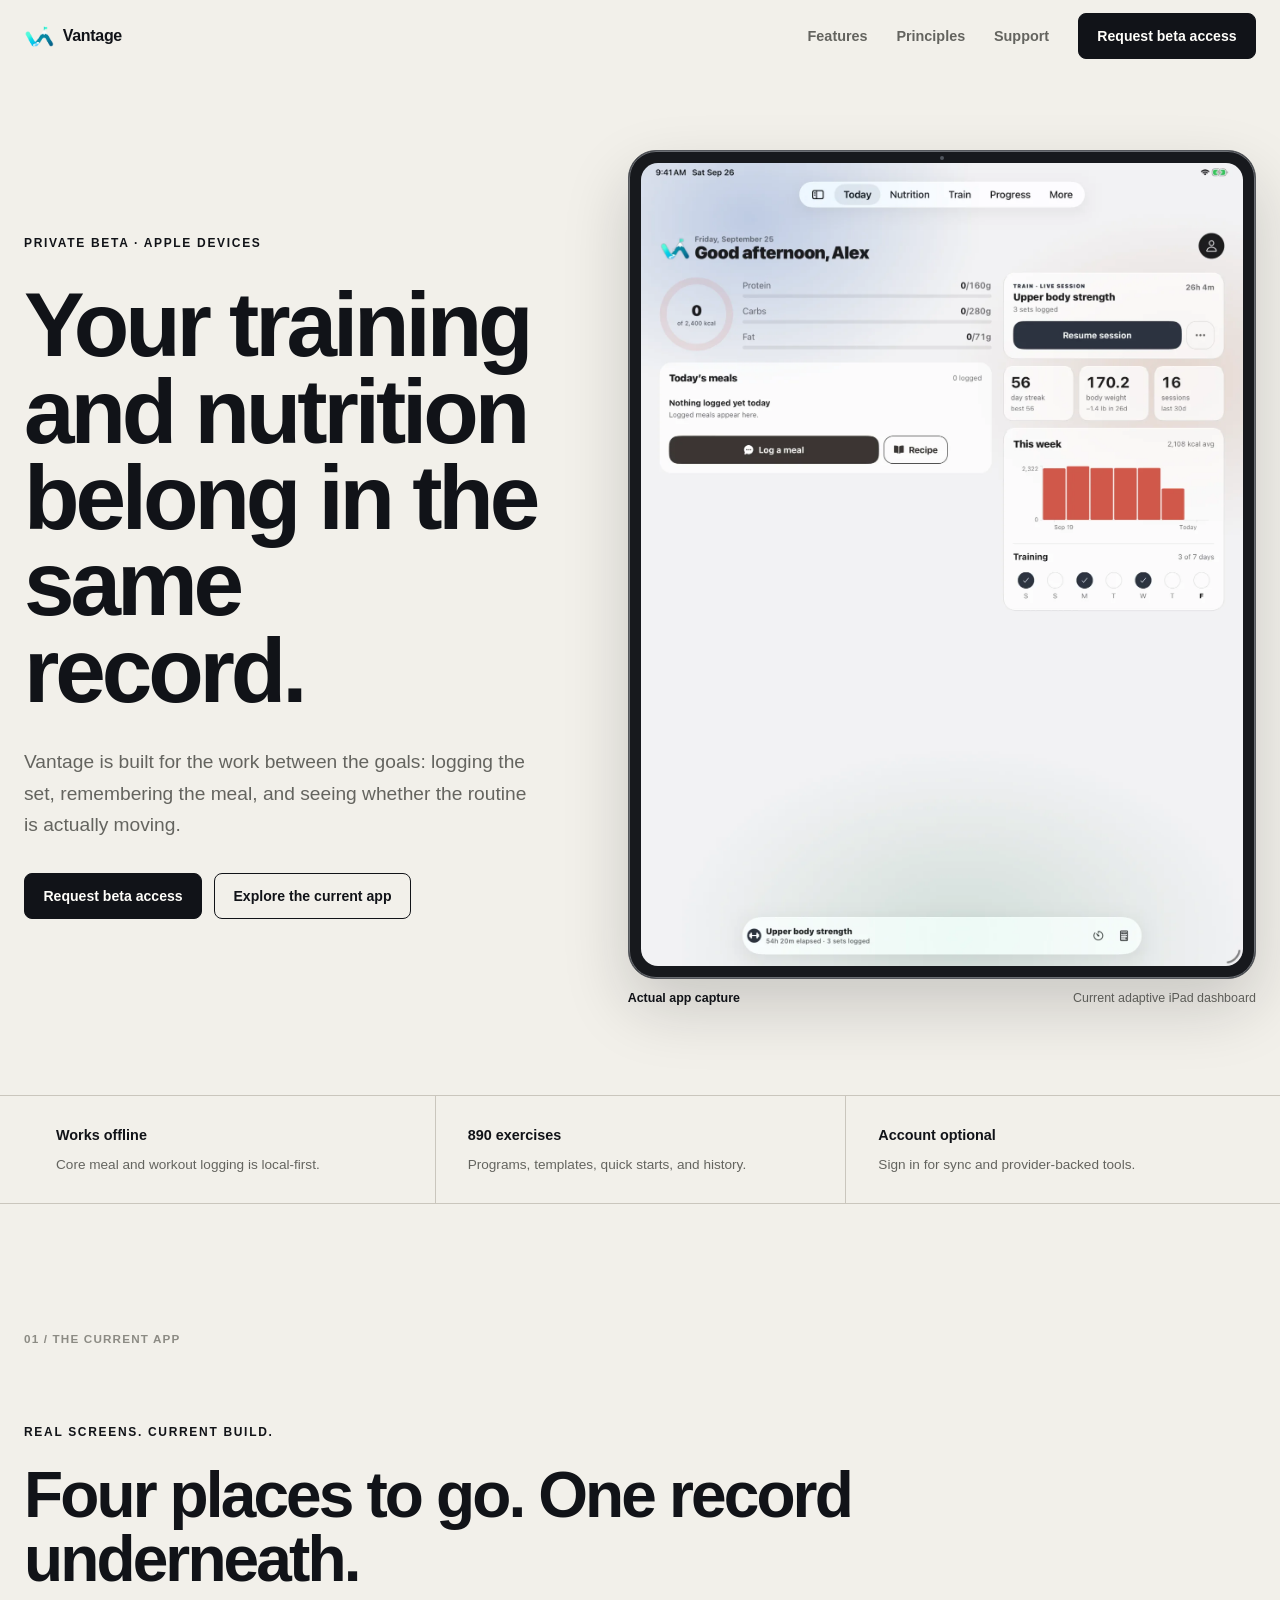
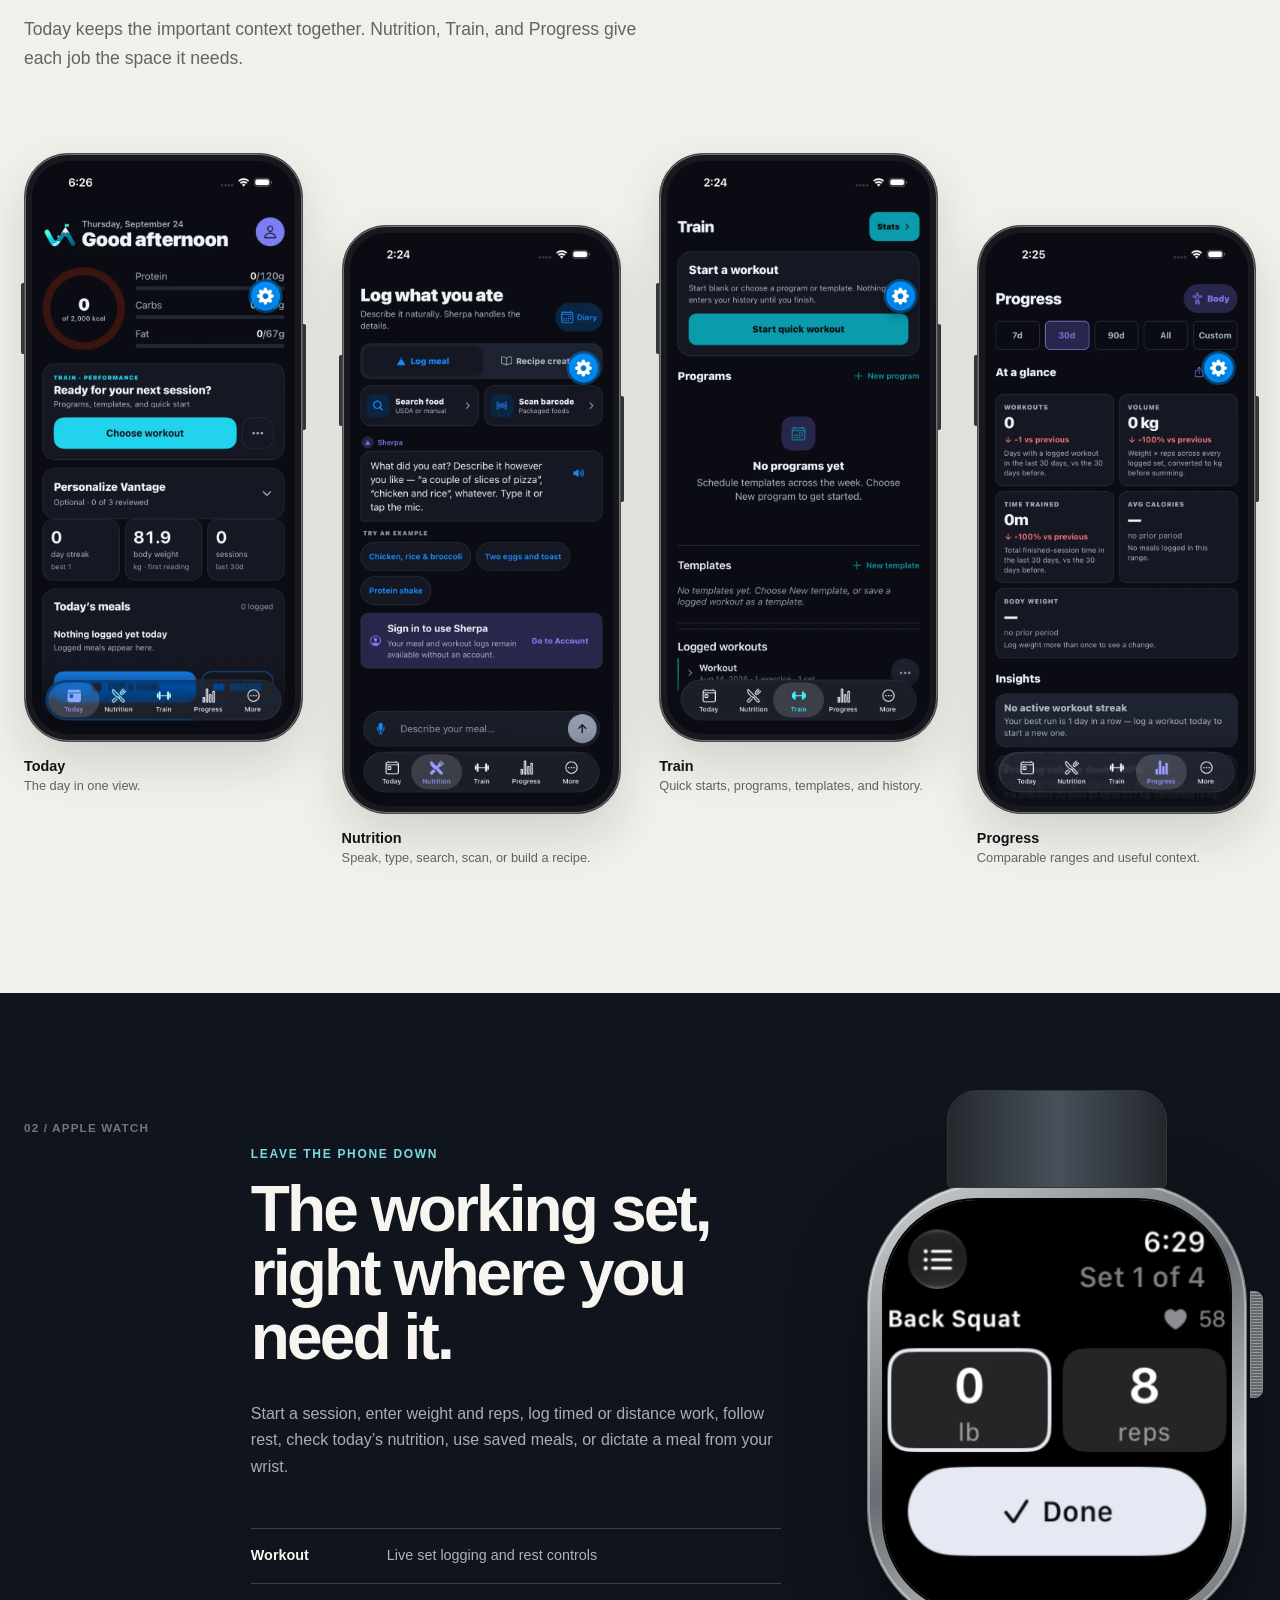
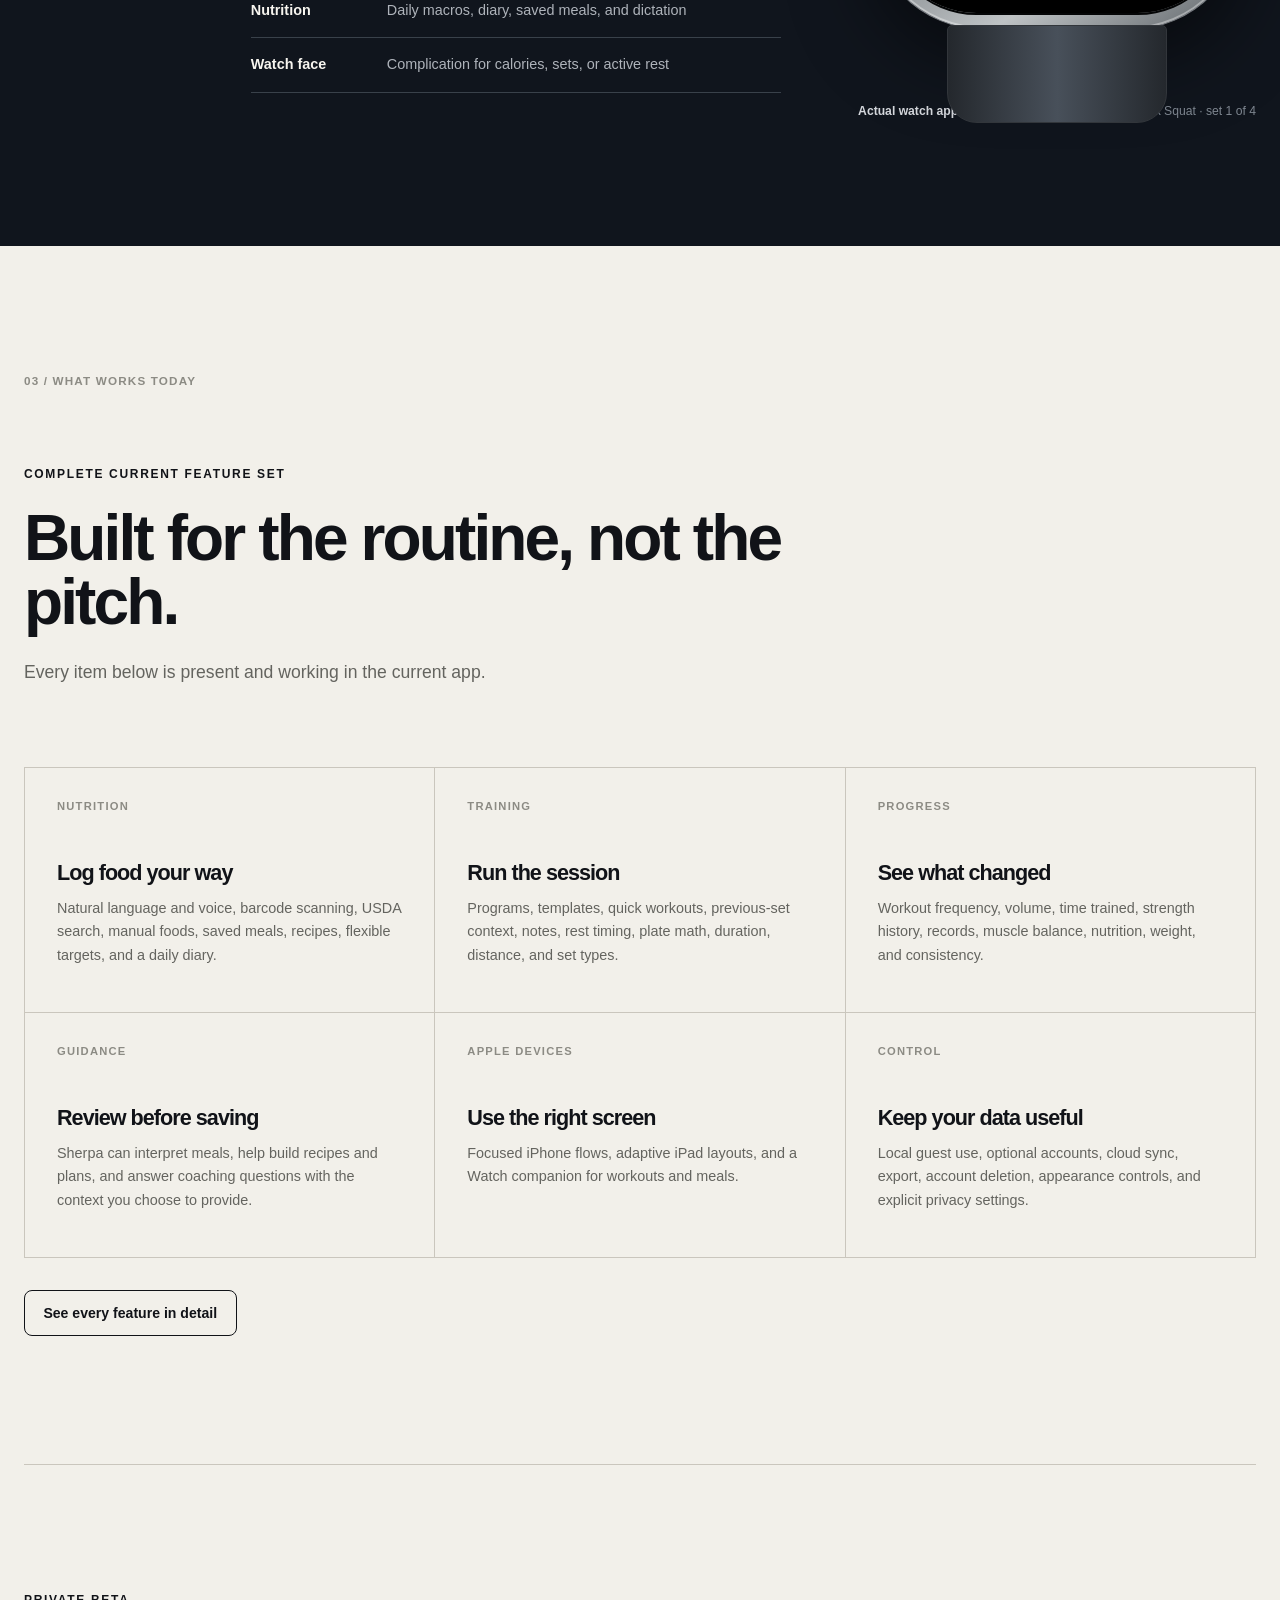
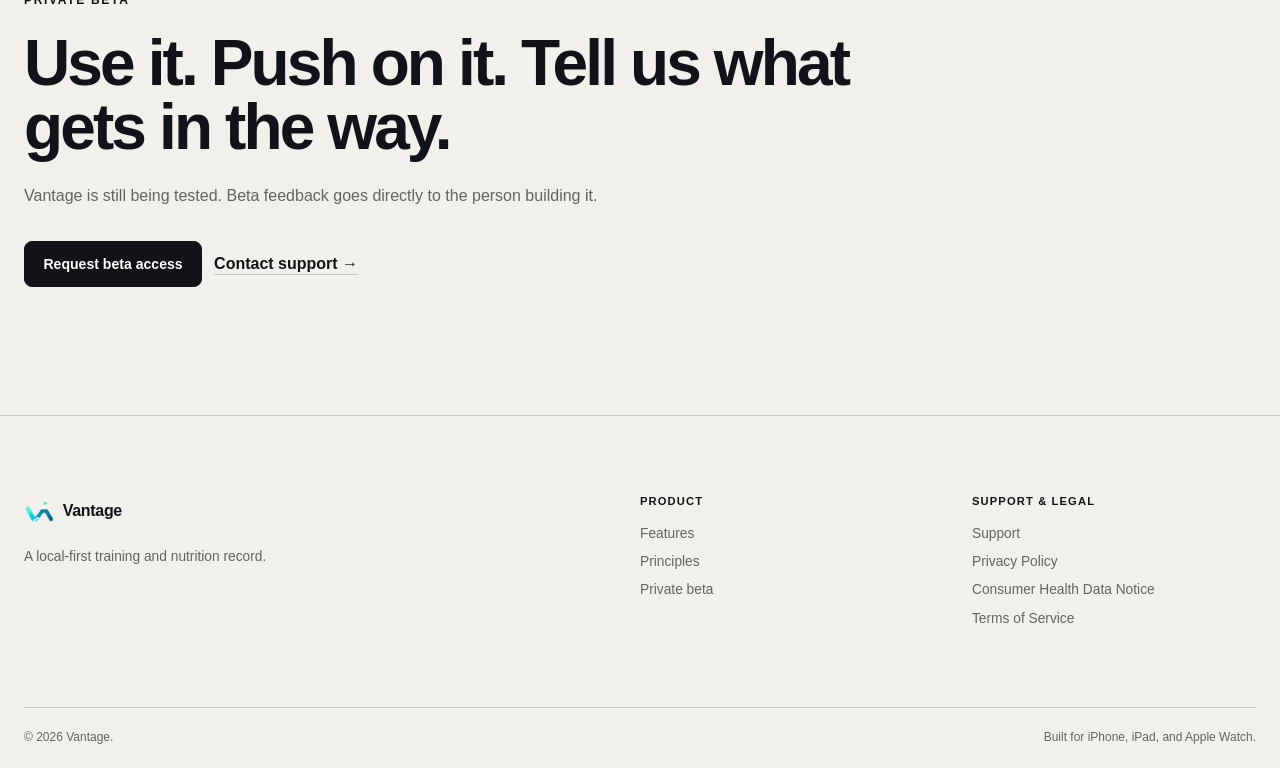
==== index.html @ a5c961ca "feat: showcase current app across Apple devices" ====
<!doctype html>
<html lang="en">
<head>
  <meta charset="utf-8"><meta name="viewport" content="width=device-width, initial-scale=1">
  <meta name="theme-color" content="#f2f0ea">
  <title>Vantage — Training and nutrition in one record</title>
  <meta name="description" content="Vantage is a local-first training and nutrition app for iPhone, iPad, and Apple Watch. Log workouts, meals, body progress, and see what changed.">
  <link rel="icon" href="assets/vantage-mark-transparent.png"><link rel="stylesheet" href="style.css?v=20260927-1">
</head>
<body>
  <header class="site-header"><div class="container nav-container"><a href="index.html" class="logo" aria-label="Vantage home"><img src="assets/vantage-mark-transparent.png" width="30" height="30" alt=""><span>Vantage</span></a><button class="menu-toggle" type="button" aria-label="Open menu" aria-expanded="false" aria-controls="site-navigation"><svg viewBox="0 0 24 24" aria-hidden="true"><path d="M4 7h16M4 12h16M4 17h16"/></svg></button><nav class="nav-links" id="site-navigation" aria-label="Primary navigation"><a href="features.html">Features</a><a href="about.html">Principles</a><a href="contact.html">Support</a><a href="mailto:support@vantage.support?subject=Vantage%20private%20beta" class="btn btn-primary">Request beta access</a></nav></div></header>

  <main>
    <section class="hero container">
      <div class="hero-copy"><p class="kicker">Private beta · Apple devices</p><h1>Your training and nutrition belong in the same record.</h1><p class="hero-lede">Vantage is built for the work between the goals: logging the set, remembering the meal, and seeing whether the routine is actually moving.</p><div class="hero-actions"><a href="mailto:support@vantage.support?subject=Vantage%20private%20beta" class="btn btn-primary">Request beta access</a><a href="features.html" class="btn btn-secondary">Explore the current app</a></div></div>
      <figure class="hero-proof"><div class="ipad-device"><span class="ipad-camera" aria-hidden="true"></span><img src="assets/product/ipad-today.webp?v=3" width="1400" height="1867" alt="Current Vantage iPad dashboard with nutrition, an active workout, weekly calories, and training consistency"></div><figcaption><span>Actual app capture</span> Current adaptive iPad dashboard</figcaption></figure>
    </section>

    <section class="fact-bar" aria-label="Product facts"><div class="container fact-grid"><p><strong>Works offline</strong><span>Core meal and workout logging is local-first.</span></p><p><strong>890 exercises</strong><span>Programs, templates, quick starts, and history.</span></p><p><strong>Account optional</strong><span>Sign in for sync and provider-backed tools.</span></p></div></section>

    <section class="section container proof-section">
      <div class="section-index">01 / The current app</div>
      <div class="section-heading"><p class="kicker">Real screens. Current build.</p><h2>Four places to go. One record underneath.</h2><p>Today keeps the important context together. Nutrition, Train, and Progress give each job the space it needs.</p></div>
      <div class="screen-grid screen-grid-four">
        <figure class="screen-figure"><div class="device-frame"><img src="assets/product/iphone-today.webp?v=3" width="700" height="1522" loading="lazy" alt="Current Vantage Today screen showing nutrition targets and the next workout"></div><figcaption><strong>Today</strong><span>The day in one view.</span></figcaption></figure>
        <figure class="screen-figure screen-offset"><div class="device-frame"><img src="assets/product/iphone-meal.webp?v=3" width="700" height="1522" loading="lazy" alt="Current Vantage meal logging screen with natural language, food search, barcode scan, and recipe creation"></div><figcaption><strong>Nutrition</strong><span>Speak, type, search, scan, or build a recipe.</span></figcaption></figure>
        <figure class="screen-figure"><div class="device-frame"><img src="assets/product/iphone-train.webp?v=1" width="700" height="1522" loading="lazy" alt="Current Vantage Train screen with quick workout, programs, templates, and workout history"></div><figcaption><strong>Train</strong><span>Quick starts, programs, templates, and history.</span></figcaption></figure>
        <figure class="screen-figure screen-offset"><div class="device-frame"><img src="assets/product/iphone-progress.webp?v=3" width="700" height="1522" loading="lazy" alt="Current Vantage Progress screen with period comparisons and training metrics"></div><figcaption><strong>Progress</strong><span>Comparable ranges and useful context.</span></figcaption></figure>
      </div>
    </section>

    <section class="section dark-section">
      <div class="container watch-layout">
        <div class="section-index">02 / Apple Watch</div>
        <div class="watch-copy"><p class="kicker">Leave the phone down</p><h2>The working set, right where you need it.</h2><p>Start a session, enter weight and reps, log timed or distance work, follow rest, check today’s nutrition, use saved meals, or dictate a meal from your wrist.</p><ul class="plain-list"><li><span>Workout</span> Live set logging and rest controls</li><li><span>Nutrition</span> Daily macros, diary, saved meals, and dictation</li><li><span>Watch face</span> Complication for calories, sets, or active rest</li></ul></div>
        <figure class="watch-proof"><div class="watch-device"><span class="watch-crown" aria-hidden="true"></span><div class="watch-screen"><img src="assets/product/watch-workout.webp?v=2" width="700" height="835" loading="lazy" alt="Current Vantage Apple Watch app logging Back Squat set 1 of 4"></div></div><figcaption><span>Actual watch app capture</span> Back Squat · set 1 of 4</figcaption></figure>
      </div>
    </section>

    <section class="section container current-section">
      <div class="section-index">03 / What works today</div>
      <div class="section-heading"><p class="kicker">Complete current feature set</p><h2>Built for the routine, not the pitch.</h2><p>Every item below is present and working in the current app.</p></div>
      <div class="capability-grid">
        <article><span>Nutrition</span><h3>Log food your way</h3><p>Natural language and voice, barcode scanning, USDA search, manual foods, saved meals, recipes, flexible targets, and a daily diary.</p></article>
        <article><span>Training</span><h3>Run the session</h3><p>Programs, templates, quick workouts, previous-set context, notes, rest timing, plate math, duration, distance, and set types.</p></article>
        <article><span>Progress</span><h3>See what changed</h3><p>Workout frequency, volume, time trained, strength history, records, muscle balance, nutrition, weight, and consistency.</p></article>
        <article><span>Guidance</span><h3>Review before saving</h3><p>Sherpa can interpret meals, help build recipes and plans, and answer coaching questions with the context you choose to provide.</p></article>
        <article><span>Apple devices</span><h3>Use the right screen</h3><p>Focused iPhone flows, adaptive iPad layouts, and a Watch companion for workouts and meals.</p></article>
        <article><span>Control</span><h3>Keep your data useful</h3><p>Local guest use, optional accounts, cloud sync, export, account deletion, appearance controls, and explicit privacy settings.</p></article>
      </div>
      <div class="feature-link-row"><a href="features.html" class="btn btn-secondary">See every feature in detail</a></div>
    </section>

    <section class="section container closing-section"><p class="kicker">Private beta</p><h2>Use it. Push on it. Tell us what gets in the way.</h2><p>Vantage is still being tested. Beta feedback goes directly to the person building it.</p><div class="hero-actions"><a href="mailto:support@vantage.support?subject=Vantage%20private%20beta" class="btn btn-primary">Request beta access</a><a href="contact.html" class="text-link">Contact support →</a></div></section>
  </main>

  <footer><div class="container footer-grid"><div class="footer-brand"><a href="index.html" class="logo"><img src="assets/vantage-mark-transparent.png" width="26" height="26" alt=""><span>Vantage</span></a><p>A local-first training and nutrition record.</p></div><div class="footer-links"><h2>Product</h2><ul><li><a href="features.html">Features</a></li><li><a href="about.html">Principles</a></li><li><a href="mailto:support@vantage.support?subject=Vantage%20private%20beta">Private beta</a></li></ul></div><div class="footer-links"><h2>Support &amp; legal</h2><ul><li><a href="contact.html">Support</a></li><li><a href="privacy.html">Privacy Policy</a></li><li><a href="consumer-health-data.html">Consumer Health Data Notice</a></li><li><a href="terms.html">Terms of Service</a></li></ul></div></div><div class="container footer-bottom"><p>&copy; 2026 Vantage.</p><p>Built for iPhone, iPad, and Apple Watch.</p></div></footer>
  <script src="script.js?v=20260927-1"></script>
</body>
</html>
---- style.css ----
:root {
  color-scheme: light;
  --paper: #f2f0ea;
  --paper-deep: #e7e3da;
  --white: #fffefa;
  --ink: #111318;
  --muted: #64645f;
  --faint: #8c8b84;
  --line: #cac6bd;
  --navy: #172333;
  --blue: #3a57df;
  --aqua: #29bfd0;
  --coral: #d85748;
  --green: #168471;
  --container: 1240px;
  --font: -apple-system, BlinkMacSystemFont, "SF Pro Text", "Helvetica Neue", Arial, sans-serif;
  --display: -apple-system, BlinkMacSystemFont, "SF Pro Display", "Helvetica Neue", Arial, sans-serif;
  --space-1: .5rem;
  --space-2: .75rem;
  --space-3: 1rem;
  --space-4: 1.5rem;
  --space-5: 2rem;
  --space-6: 3rem;
  --space-7: 5rem;
  --space-8: 8rem;
}

* { box-sizing: border-box; }
html { scroll-behavior: smooth; }
body { margin: 0; background: var(--paper); color: var(--ink); font-family: var(--font); -webkit-font-smoothing: antialiased; }
img { display: block; max-width: 100%; height: auto; }
a { color: inherit; text-decoration: none; }
p { margin: 0; color: var(--muted); font-size: 1rem; line-height: 1.65; }
h1, h2, h3 { margin: 0; font-family: var(--display); font-weight: 650; letter-spacing: -.045em; }
h1 { max-width: 900px; font-size: clamp(3.4rem, 7.1vw, 6.9rem); line-height: .95; }
h2 { font-size: clamp(2.5rem, 5vw, 5rem); line-height: 1; }
h3 { font-size: 1.25rem; line-height: 1.2; }
.container { width: min(calc(100% - 48px), var(--container)); margin-inline: auto; }
.section { padding-block: var(--space-8); }
.kicker, .eyebrow { color: var(--ink); font-size: .75rem; font-weight: 750; letter-spacing: .14em; line-height: 1.2; text-transform: uppercase; }
.section-index, .section-number { color: var(--faint); font-size: .73rem; font-weight: 700; letter-spacing: .1em; text-transform: uppercase; }

.site-header { position: fixed; z-index: 20; top: 0; right: 0; left: 0; border-bottom: 1px solid transparent; background: rgba(242, 240, 234, .94); transition: border-color .2s ease; }
.site-header.scrolled { border-color: var(--line); }
.nav-container { display: flex; min-height: 72px; align-items: center; justify-content: space-between; }
.logo { display: inline-flex; align-items: center; gap: .55rem; font-size: 1rem; font-weight: 720; letter-spacing: -.02em; }
.logo img { width: 30px; height: 30px; object-fit: contain; }
.nav-links { display: flex; align-items: center; gap: 1.8rem; }
.nav-links > a:not(.btn) { color: var(--muted); font-size: .9rem; font-weight: 600; }
.nav-links > a:hover, .nav-links > a[aria-current="page"] { color: var(--ink); }
.menu-toggle { display: none; width: 44px; height: 44px; padding: 10px; border: 0; background: transparent; color: var(--ink); }
.menu-toggle svg, .icon-tile svg, .platform-icon svg { width: 100%; fill: none; stroke: currentColor; stroke-linecap: round; stroke-linejoin: round; stroke-width: 1.8; }

.btn { display: inline-flex; min-height: 46px; align-items: center; justify-content: center; padding: .75rem 1.15rem; border: 1px solid var(--ink); border-radius: 8px; font-size: .88rem; font-weight: 700; transition: transform .15s ease, background-color .15s ease; }
.btn:hover { transform: translateY(-1px); }
.btn-primary { background: var(--ink); color: var(--white); }
.btn-primary:hover { background: var(--navy); }
.btn-secondary { background: transparent; color: var(--ink); }
.btn-secondary:hover { background: var(--white); }
.text-link { color: var(--ink); font-weight: 700; text-decoration: underline; text-decoration-color: var(--line); text-underline-offset: 5px; }

.hero { display: grid; min-height: 940px; grid-template-columns: minmax(0, .9fr) minmax(480px, 1.1fr); align-items: center; gap: clamp(3rem, 7vw, 7rem); padding-top: 150px; padding-bottom: 90px; }
.hero-copy .kicker { margin-bottom: var(--space-5); }
.hero-lede { max-width: 620px; margin-top: var(--space-5); font-size: clamp(1.08rem, 1.5vw, 1.3rem); }
.hero-actions { display: flex; flex-wrap: wrap; align-items: center; gap: .75rem; margin-top: var(--space-5); }
.hero-proof { margin: 0; }
.hero-proof img { width: 100%; background: var(--white); }
.hero-proof figcaption, .wide-proof figcaption { display: flex; justify-content: space-between; gap: 1rem; padding-top: .75rem; color: var(--muted); font-size: .78rem; }
.hero-proof figcaption span { color: var(--ink); font-weight: 700; }

.fact-bar { border-block: 1px solid var(--line); }
.fact-grid { display: grid; grid-template-columns: repeat(3, 1fr); }
.fact-grid p { display: grid; gap: .45rem; padding: 1.75rem 2rem; }
.fact-grid p + p { border-left: 1px solid var(--line); }
.fact-grid strong { color: var(--ink); font-size: .9rem; }
.fact-grid span { font-size: .85rem; line-height: 1.45; }

.proof-section { position: relative; }
.proof-section > .section-index { margin-bottom: var(--space-7); }
.section-heading { display: grid; max-width: 880px; gap: var(--space-4); margin-bottom: var(--space-7); }
.section-heading > p:last-child { max-width: 650px; font-size: 1.1rem; }
.screen-grid { display: grid; grid-template-columns: repeat(3, 1fr); gap: clamp(1.5rem, 5vw, 4rem); align-items: start; }
.screen-grid-four { grid-template-columns: repeat(4, 1fr); gap: clamp(1.25rem, 3vw, 2.5rem); }
.screen-figure { margin: 0; }
.screen-offset { margin-top: 4.5rem; }
.device-frame { position: relative; padding: 7px; border: 1px solid #4a4d52; border-radius: 44px; background: #17191d; box-shadow: 0 22px 50px rgba(20, 22, 27, .14), inset 0 0 0 1px #707278; }
.device-frame::before { position: absolute; top: 22%; left: -4px; width: 3px; height: 12%; border-radius: 2px 0 0 2px; background: #33363b; content: ""; }
.device-frame::after { position: absolute; top: 29%; right: -4px; width: 3px; height: 18%; border-radius: 0 2px 2px 0; background: #33363b; content: ""; }
.device-frame img { width: 100%; border-radius: 37px; }
.screen-figure figcaption, .feature-shot figcaption { display: grid; gap: .3rem; padding-top: 1rem; }
.screen-figure figcaption strong { font-size: .9rem; }
.screen-figure figcaption span, .feature-shot figcaption { color: var(--muted); font-size: .8rem; }

.dark-section { background: #10151d; color: #f7f5ef; }
.dark-section p { color: #aaaeb4; }
.dark-section .kicker, .dark-section .section-number { color: #7dd9e1; }
.watch-layout { display: grid; grid-template-columns: 150px minmax(0, 1fr) minmax(340px, .75fr); gap: clamp(2rem, 6vw, 6rem); align-items: center; }
.watch-layout .section-index { align-self: start; color: #6f7781; }
.watch-copy h2 { max-width: 650px; margin: var(--space-3) 0 var(--space-5); }
.watch-copy > p:not(.kicker) { max-width: 600px; }
.plain-list { display: grid; gap: 0; margin: var(--space-6) 0 0; padding: 0; list-style: none; border-top: 1px solid #39414a; }
.plain-list li { display: grid; grid-template-columns: 120px 1fr; gap: 1rem; padding: 1rem 0; border-bottom: 1px solid #39414a; color: #aeb3ba; font-size: .9rem; line-height: 1.5; }
.plain-list span { color: #f7f5ef; font-weight: 700; }
.watch-proof { margin: 0; }
.watch-proof figcaption { display: flex; justify-content: space-between; gap: 1rem; padding-top: .75rem; color: #7f8791; font-size: .76rem; }
.watch-proof figcaption span { color: #d5d8dd; font-weight: 700; }
.watch-device { position: relative; z-index: 1; width: min(100%, 380px); margin: 62px auto; padding: 14px; border: 1px solid #73777c; border-radius: 31% / 27%; background: linear-gradient(145deg, #d2d5d6, #676d72 45%, #bfc3c5 75%, #565c61); box-shadow: 0 30px 75px rgba(0, 0, 0, .5), inset 0 0 0 2px rgba(255,255,255,.35); }
.watch-device::before, .watch-device::after { position: absolute; z-index: -1; right: 21%; left: 21%; height: 96px; border: 1px solid #32363b; background: linear-gradient(90deg, #24282d, #48505a 50%, #24282d); content: ""; }
.watch-device::before { bottom: calc(100% - 4px); border-radius: 30px 30px 5px 5px; }
.watch-device::after { top: calc(100% - 4px); border-radius: 5px 5px 30px 30px; }
.watch-crown { position: absolute; top: 24%; left: calc(100% + 4px); width: 13px; height: 24%; border: 1px solid #858a8e; border-radius: 0 8px 8px 0; background: repeating-linear-gradient(0deg, #61676b 0 2px, #92979a 2px 3px); }
.watch-screen { overflow: hidden; border: 2px solid #050607; border-radius: 27% / 23%; background: #000; }
.watch-screen img { width: 100%; background: #000; }
.compact-watch .watch-device { max-width: 330px; }

.ipad-device { position: relative; padding: 12px; border: 1px solid #54575c; border-radius: 28px; background: #17191d; box-shadow: 0 28px 65px rgba(20, 22, 27, .18), inset 0 0 0 1px #6c6f74; }
.ipad-device img { overflow: hidden; border-radius: 17px; }
.ipad-camera { position: absolute; z-index: 2; top: 5px; left: 50%; width: 4px; height: 4px; border-radius: 50%; background: #50555d; transform: translateX(-50%); }

.roadmap-section > .section-index { margin-bottom: var(--space-7); }
.roadmap-heading { display: flex; align-items: flex-start; justify-content: space-between; gap: 2rem; }
.roadmap-heading h2 { max-width: 780px; margin-top: var(--space-3); }
.status-label { flex: 0 0 auto; padding: .55rem .7rem; border: 1px solid var(--green); border-radius: 999px; color: var(--green); font-size: .7rem; font-weight: 750; letter-spacing: .09em; text-transform: uppercase; }
.roadmap-intro, .next-section > p { max-width: 740px; margin-top: var(--space-5); font-size: 1.07rem; }
.roadmap-list { display: grid; grid-template-columns: repeat(2, 1fr); margin-top: var(--space-7); border-top: 1px solid var(--line); }
.roadmap-list article { display: grid; grid-template-columns: 48px 1fr; gap: 1rem; padding: 1.5rem 1.5rem 1.5rem 0; border-bottom: 1px solid var(--line); }
.roadmap-list article:nth-child(odd) { border-right: 1px solid var(--line); }
.roadmap-list article:nth-child(even) { padding-left: 1.5rem; }
.roadmap-list article > span { color: var(--faint); font-size: .75rem; }
.roadmap-list h3 { margin-bottom: .4rem; }
.roadmap-list p { font-size: .9rem; }
.closing-section { border-top: 1px solid var(--line); }
.closing-section h2 { max-width: 950px; margin: var(--space-4) 0; }
.closing-section > p:not(.kicker) { max-width: 590px; }

.page-hero { padding-top: 185px; padding-bottom: var(--space-7); border-bottom: 1px solid var(--line); }
.page-hero h1 { max-width: 1050px; margin-top: var(--space-4); }
.page-hero > p:not(.kicker):not(.eyebrow) { max-width: 700px; margin-top: var(--space-5); font-size: 1.15rem; }
.anchor-nav { display: flex; flex-wrap: wrap; gap: .5rem; margin-top: var(--space-6); }
.anchor-nav a { padding: .55rem .8rem; border: 1px solid var(--line); border-radius: 6px; color: var(--muted); font-size: .82rem; font-weight: 650; }
.anchor-nav a:hover { border-color: var(--ink); color: var(--ink); }

.feature-row { display: grid; grid-template-columns: minmax(0, 1fr) 390px; gap: clamp(4rem, 11vw, 10rem); align-items: center; padding-block: var(--space-8); border-bottom: 1px solid var(--line); }
.feature-row-reverse { grid-template-columns: 390px minmax(0, 1fr); }
.feature-row-reverse .feature-copy { grid-column: 2; grid-row: 1; }
.feature-row-reverse .feature-shot { grid-column: 1; grid-row: 1; }
.feature-copy .section-number { margin-bottom: var(--space-7); }
.feature-copy h2 { max-width: 730px; margin: var(--space-3) 0 var(--space-5); }
.feature-copy > p:not(.section-number):not(.kicker) { max-width: 650px; font-size: 1.08rem; }
.feature-shot { margin: 0; }
.detail-list { display: grid; gap: 0; margin: var(--space-6) 0 0; border-top: 1px solid var(--line); }
.detail-list div { display: grid; grid-template-columns: 150px 1fr; gap: 1rem; padding: 1rem 0; border-bottom: 1px solid var(--line); }
.detail-list dt { font-size: .88rem; font-weight: 700; }
.detail-list dd { margin: 0; color: var(--muted); font-size: .88rem; line-height: 1.5; }
.devices-layout { display: grid; gap: var(--space-7); }
.devices-layout h2 { max-width: 760px; margin-top: var(--space-3); }
.device-columns { display: grid; grid-template-columns: repeat(3, 1fr); border-top: 1px solid #39414a; }
.device-columns article { padding: 1.5rem 1.5rem 0 0; }
.device-columns article + article { padding-left: 1.5rem; border-left: 1px solid #39414a; }
.device-columns h3 { margin-bottom: .65rem; }
.device-columns p { font-size: .88rem; }
.wide-proof { margin: 0; }
.wide-proof img { border: 1px solid #39414a; }
.next-section { max-width: 980px; }
.device-showcase { display: grid; grid-template-columns: minmax(0, 1.35fr) minmax(300px, .65fr); gap: clamp(2rem, 6vw, 6rem); align-items: center; }
.wide-proof figcaption { color: #7f8791; }

.capability-grid { display: grid; grid-template-columns: repeat(3, 1fr); margin-top: var(--space-7); border-top: 1px solid var(--line); border-left: 1px solid var(--line); }
.capability-grid article { min-height: 245px; padding: var(--space-5); border-right: 1px solid var(--line); border-bottom: 1px solid var(--line); }
.capability-grid article > span { display: block; margin-bottom: var(--space-6); color: var(--faint); font-size: .7rem; font-weight: 750; letter-spacing: .11em; text-transform: uppercase; }
.capability-grid h3 { margin-bottom: .7rem; font-size: 1.35rem; }
.capability-grid p { font-size: .9rem; }
.feature-link-row { margin-top: var(--space-5); }
.current-section > .section-index, .control-section > .section-index { margin-bottom: var(--space-7); }

.document-content { max-width: 820px; margin: 0 auto; padding: clamp(1.5rem, 5vw, 4rem); border: 1px solid var(--line); background: var(--white); }
.document-content h2, .document-content h3 { margin: var(--space-6) 0 var(--space-3); }
.document-content h2 { font-size: clamp(1.7rem, 3vw, 2.6rem); }
.document-content h3 { font-size: 1.35rem; }
.document-content h4 { margin: var(--space-5) 0 var(--space-2); }
.document-content p + p { margin-top: 1rem; }
.document-content ul, .document-content ol { color: var(--muted); line-height: 1.6; }
.document-content li { margin-bottom: .75rem; }
.document-content a { color: var(--blue); text-decoration: underline; text-underline-offset: 3px; }
.legal-hero { padding-bottom: var(--space-5); border-bottom: 0; }
.legal-hero h1 { max-width: 900px; }
.legal-nav { display: flex; flex-wrap: wrap; gap: .5rem; }
.legal-nav a { padding: .6rem .8rem; border: 1px solid var(--line); border-radius: 6px; color: var(--muted); font-size: .82rem; font-weight: 650; }
.legal-section { padding-top: var(--space-5); }
.legal-introduction { padding-bottom: var(--space-3); border-bottom: 1px solid var(--line); }
.card { padding: clamp(2rem, 7vw, 5rem); border: 1px solid var(--line); background: var(--white); }
.text-center { text-align: center; }
.icon-tile { display: grid; width: 50px; height: 50px; place-items: center; }

footer { border-top: 1px solid var(--line); }
.footer-grid { display: grid; grid-template-columns: 2fr 1fr 1fr; gap: var(--space-6); padding-block: var(--space-7); }
.footer-brand p { max-width: 320px; margin-top: var(--space-3); font-size: .86rem; }
.footer-links h2 { margin-bottom: var(--space-3); font-family: var(--font); font-size: .7rem; letter-spacing: .1em; text-transform: uppercase; }
.footer-links ul { display: grid; gap: .65rem; margin: 0; padding: 0; list-style: none; }
.footer-links a { color: var(--muted); font-size: .86rem; }
.footer-links a:hover { color: var(--ink); }
.footer-bottom { display: flex; justify-content: space-between; padding-block: 1.25rem; border-top: 1px solid var(--line); }
.footer-bottom p { font-size: .75rem; }

@media (max-width: 980px) {
  .hero { min-height: auto; grid-template-columns: 1fr; padding-top: 150px; }
  .hero-copy { max-width: 800px; }
  .hero-proof { max-width: 800px; }
  .watch-layout { grid-template-columns: 1fr 340px; }
  .watch-layout .section-index { grid-column: 1 / -1; }
  .feature-row, .feature-row-reverse { grid-template-columns: 1fr 320px; gap: 4rem; }
  .feature-row-reverse .feature-copy { grid-column: 1; }
  .feature-row-reverse .feature-shot { grid-column: 2; }
  .screen-grid-four { grid-template-columns: repeat(2, 1fr); }
  .screen-grid-four .screen-figure { max-width: 420px; }
  .capability-grid { grid-template-columns: repeat(2, 1fr); }
  .device-showcase { grid-template-columns: 1fr; }
}

@media (max-width: 760px) {
  :root { --space-8: 6rem; }
  .container { width: min(calc(100% - 32px), var(--container)); }
  h1 { font-size: clamp(3rem, 15vw, 5rem); }
  .nav-container { min-height: 64px; }
  .menu-toggle { display: block; }
  .nav-links { position: absolute; top: 64px; right: 0; left: 0; display: none; align-items: stretch; gap: 0; padding: .6rem 16px 1rem; border-bottom: 1px solid var(--line); background: var(--paper); }
  .nav-links.active { display: grid; }
  .nav-links > a { padding: .85rem; }
  .nav-links .btn { margin-top: .5rem; }
  .hero { display: block; padding-top: 130px; padding-bottom: 65px; }
  .hero-proof { margin-top: 4rem; }
  .fact-grid { grid-template-columns: 1fr; }
  .fact-grid p { padding-inline: 0; }
  .fact-grid p + p { border-top: 1px solid var(--line); border-left: 0; }
  .screen-grid { grid-template-columns: 1fr 1fr; }
  .screen-offset { margin-top: 3rem; }
  .watch-layout { grid-template-columns: 1fr; }
  .watch-proof { max-width: 430px; }
  .roadmap-heading { display: grid; }
  .roadmap-list { grid-template-columns: 1fr; }
  .roadmap-list article:nth-child(odd) { border-right: 0; }
  .roadmap-list article:nth-child(even) { padding-left: 0; }
  .feature-row, .feature-row-reverse { grid-template-columns: 1fr; gap: 3rem; }
  .feature-row-reverse .feature-copy, .feature-row-reverse .feature-shot { grid-column: 1; }
  .feature-row-reverse .feature-copy { grid-row: 1; }
  .feature-row-reverse .feature-shot { grid-row: 2; }
  .feature-shot { width: min(100%, 360px); }
  .feature-copy .section-number { margin-bottom: var(--space-5); }
  .device-columns { grid-template-columns: 1fr; }
  .device-columns article { padding: 1.25rem 0; border-bottom: 1px solid #39414a; }
  .device-columns article + article { padding-left: 0; border-left: 0; }
  .footer-grid { grid-template-columns: 1fr 1fr; }
  .footer-brand { grid-column: 1 / -1; }
}

@media (max-width: 480px) {
  .screen-grid { grid-template-columns: 1fr; }
  .screen-offset { margin-top: 0; }
  .device-frame { border-radius: 38px; }
  .device-frame img { border-radius: 31px; }
  .plain-list li, .detail-list div { grid-template-columns: 1fr; gap: .35rem; }
  .capability-grid { grid-template-columns: 1fr; }
  .capability-grid article { min-height: 0; }
  .watch-device { width: 86%; margin-block: 55px; }
  .footer-grid { grid-template-columns: 1fr; }
  .footer-brand { grid-column: auto; }
  .footer-bottom { display: grid; gap: .3rem; }
}

@media (prefers-reduced-motion: reduce) {
  html { scroll-behavior: auto; }
  *, *::before, *::after { transition-duration: .01ms !important; }
}
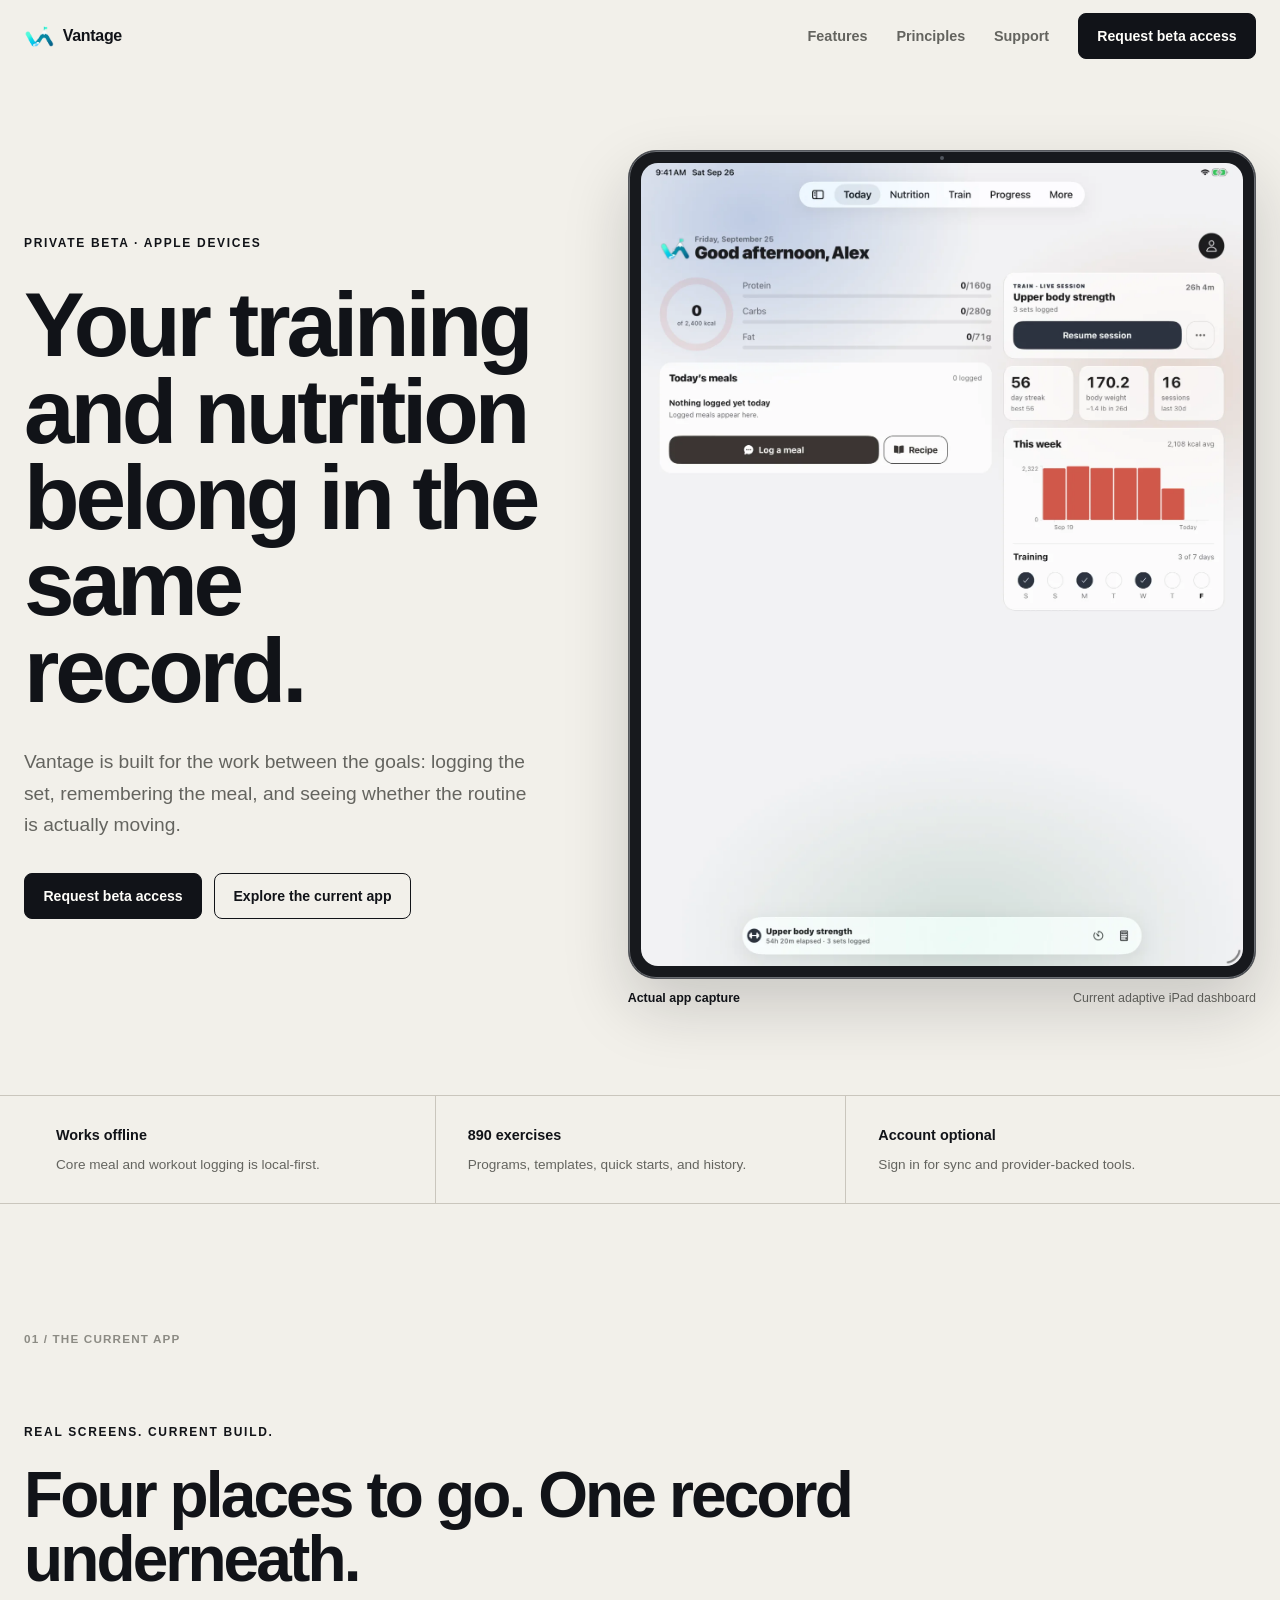
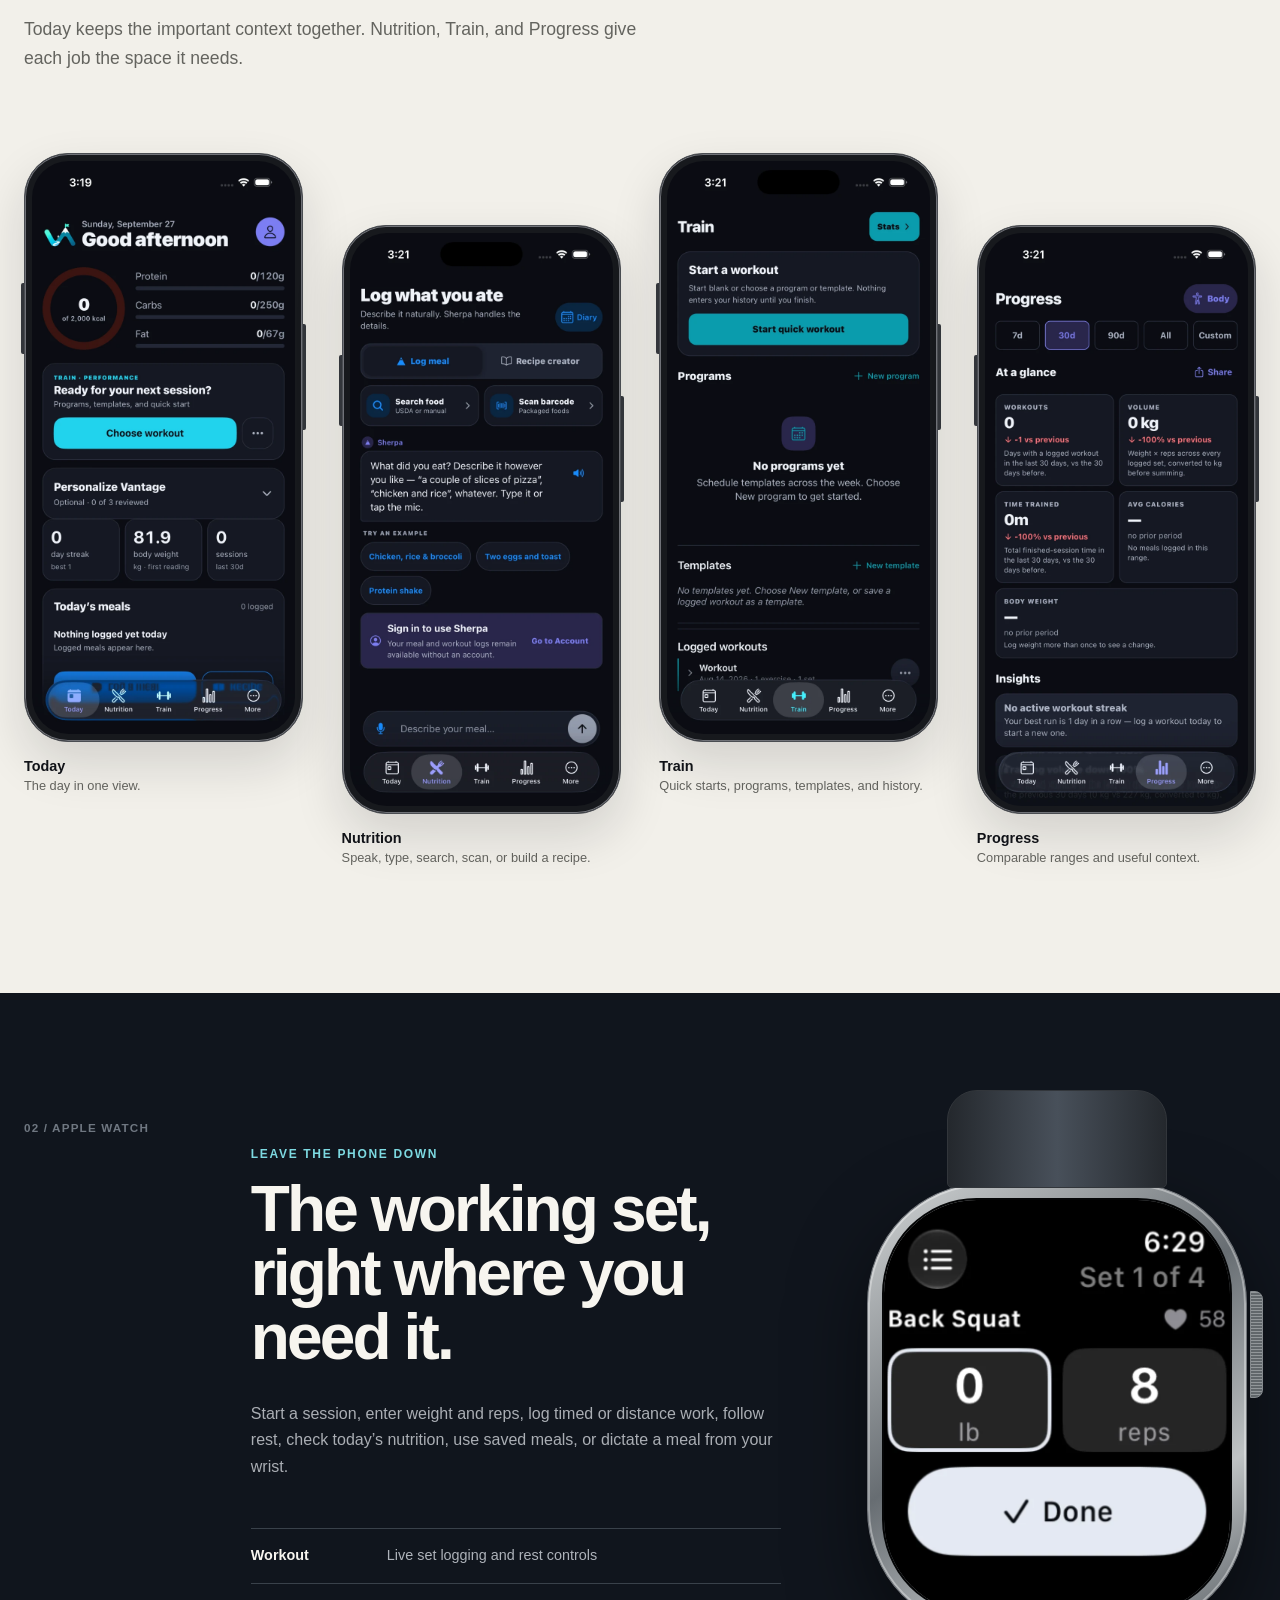
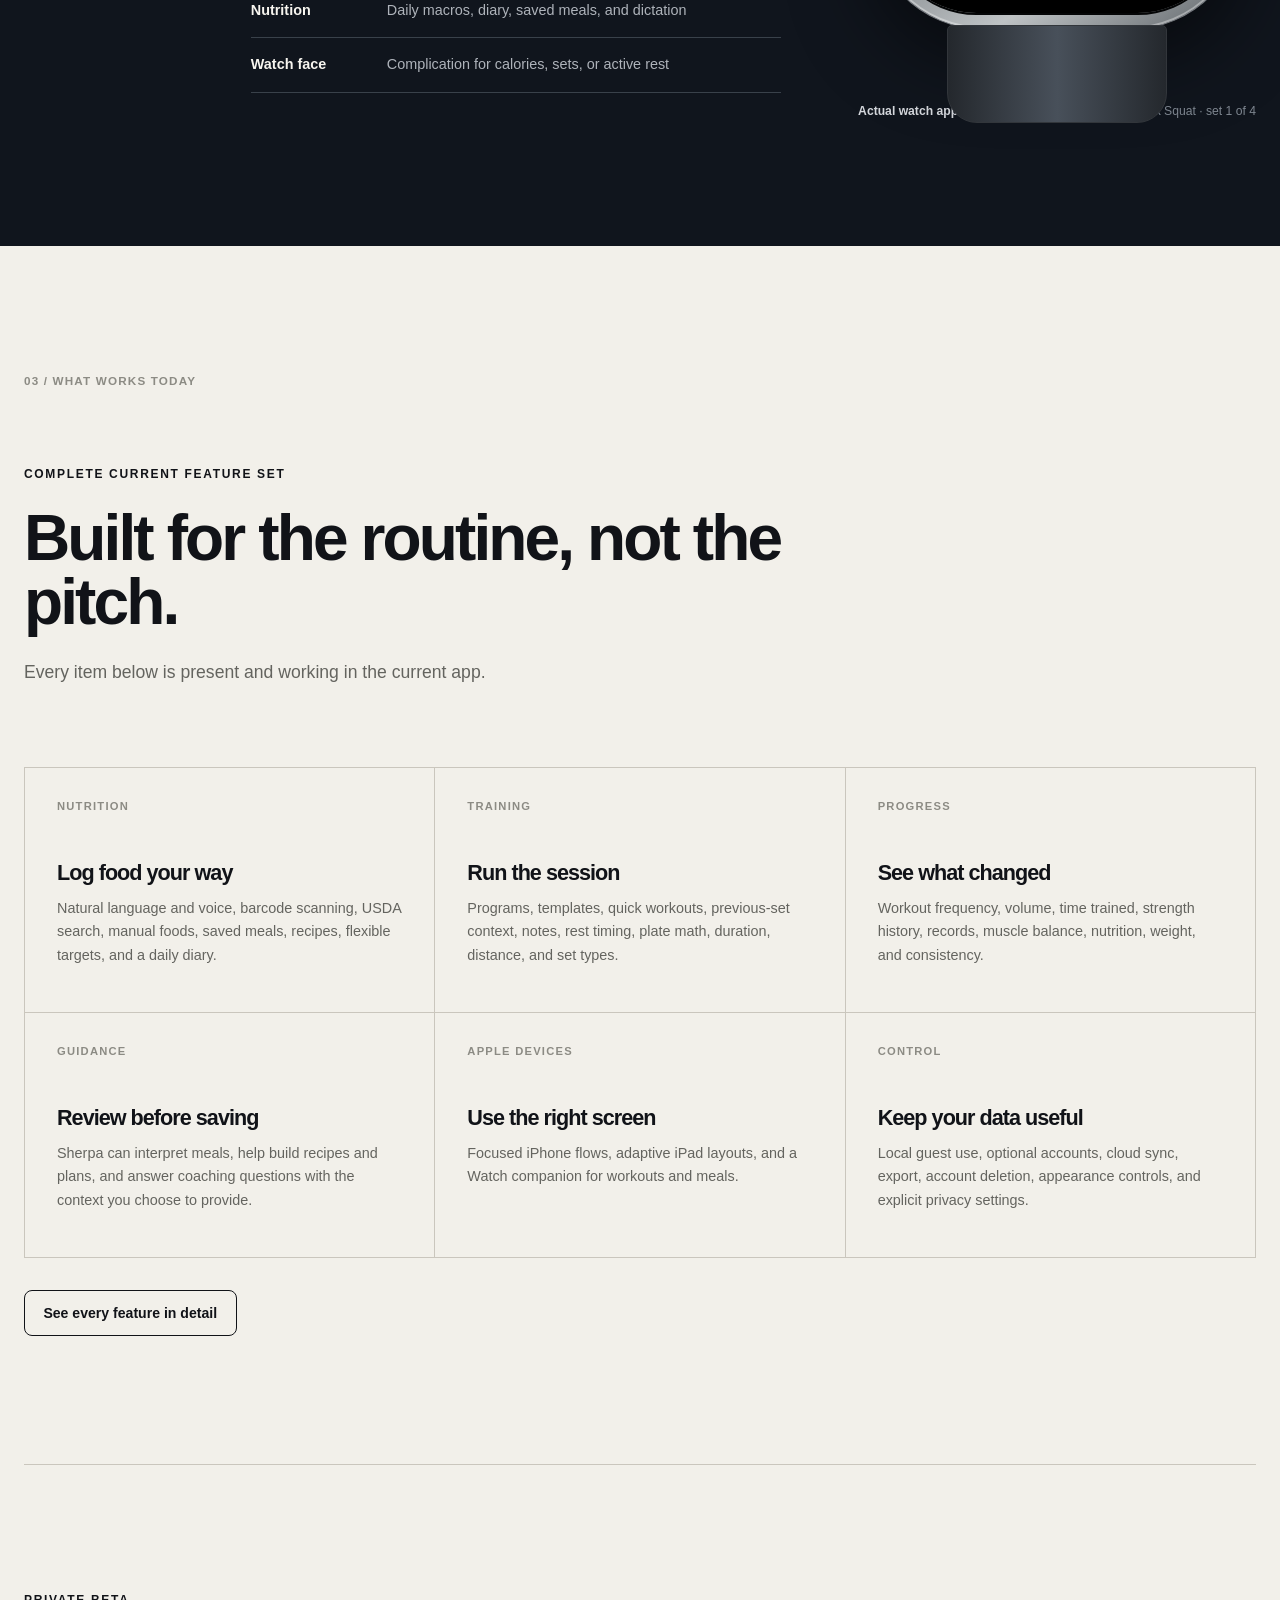
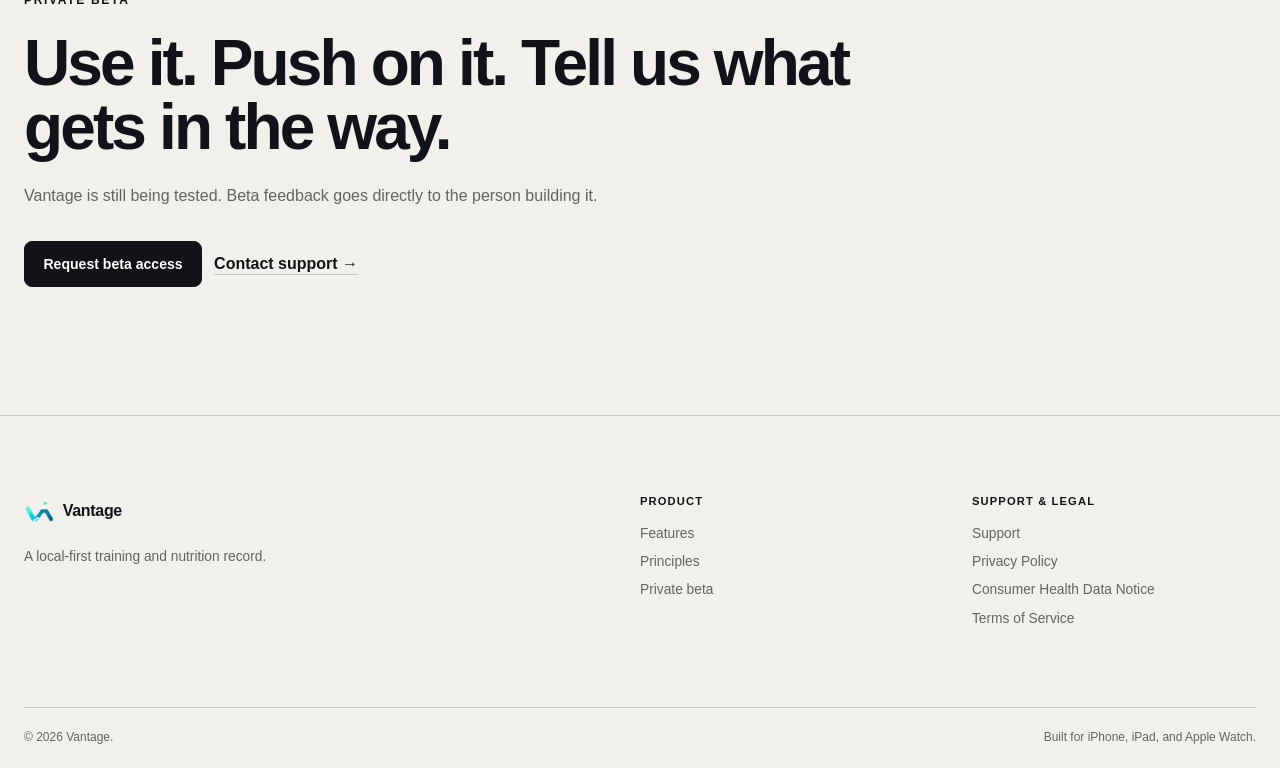
==== commit cd25cafa: "fix: use release app captures" ====
--- a/index.html
+++ b/index.html
@@ -22,10 +22,10 @@
       <div class="section-index">01 / The current app</div>
       <div class="section-heading"><p class="kicker">Real screens. Current build.</p><h2>Four places to go. One record underneath.</h2><p>Today keeps the important context together. Nutrition, Train, and Progress give each job the space it needs.</p></div>
       <div class="screen-grid screen-grid-four">
-        <figure class="screen-figure"><div class="device-frame"><img src="assets/product/iphone-today.webp?v=3" width="700" height="1522" loading="lazy" alt="Current Vantage Today screen showing nutrition targets and the next workout"></div><figcaption><strong>Today</strong><span>The day in one view.</span></figcaption></figure>
-        <figure class="screen-figure screen-offset"><div class="device-frame"><img src="assets/product/iphone-meal.webp?v=3" width="700" height="1522" loading="lazy" alt="Current Vantage meal logging screen with natural language, food search, barcode scan, and recipe creation"></div><figcaption><strong>Nutrition</strong><span>Speak, type, search, scan, or build a recipe.</span></figcaption></figure>
-        <figure class="screen-figure"><div class="device-frame"><img src="assets/product/iphone-train.webp?v=1" width="700" height="1522" loading="lazy" alt="Current Vantage Train screen with quick workout, programs, templates, and workout history"></div><figcaption><strong>Train</strong><span>Quick starts, programs, templates, and history.</span></figcaption></figure>
-        <figure class="screen-figure screen-offset"><div class="device-frame"><img src="assets/product/iphone-progress.webp?v=3" width="700" height="1522" loading="lazy" alt="Current Vantage Progress screen with period comparisons and training metrics"></div><figcaption><strong>Progress</strong><span>Comparable ranges and useful context.</span></figcaption></figure>
+        <figure class="screen-figure"><div class="device-frame"><img src="assets/product/iphone-today.webp?v=4" width="700" height="1522" loading="lazy" alt="Current Vantage Today screen showing nutrition targets and the next workout"></div><figcaption><strong>Today</strong><span>The day in one view.</span></figcaption></figure>
+        <figure class="screen-figure screen-offset"><div class="device-frame"><img src="assets/product/iphone-meal.webp?v=4" width="700" height="1522" loading="lazy" alt="Current Vantage meal logging screen with natural language, food search, barcode scan, and recipe creation"></div><figcaption><strong>Nutrition</strong><span>Speak, type, search, scan, or build a recipe.</span></figcaption></figure>
+        <figure class="screen-figure"><div class="device-frame"><img src="assets/product/iphone-train.webp?v=4" width="700" height="1522" loading="lazy" alt="Current Vantage Train screen with quick workout, programs, templates, and workout history"></div><figcaption><strong>Train</strong><span>Quick starts, programs, templates, and history.</span></figcaption></figure>
+        <figure class="screen-figure screen-offset"><div class="device-frame"><img src="assets/product/iphone-progress.webp?v=4" width="700" height="1522" loading="lazy" alt="Current Vantage Progress screen with period comparisons and training metrics"></div><figcaption><strong>Progress</strong><span>Comparable ranges and useful context.</span></figcaption></figure>
       </div>
     </section>
 
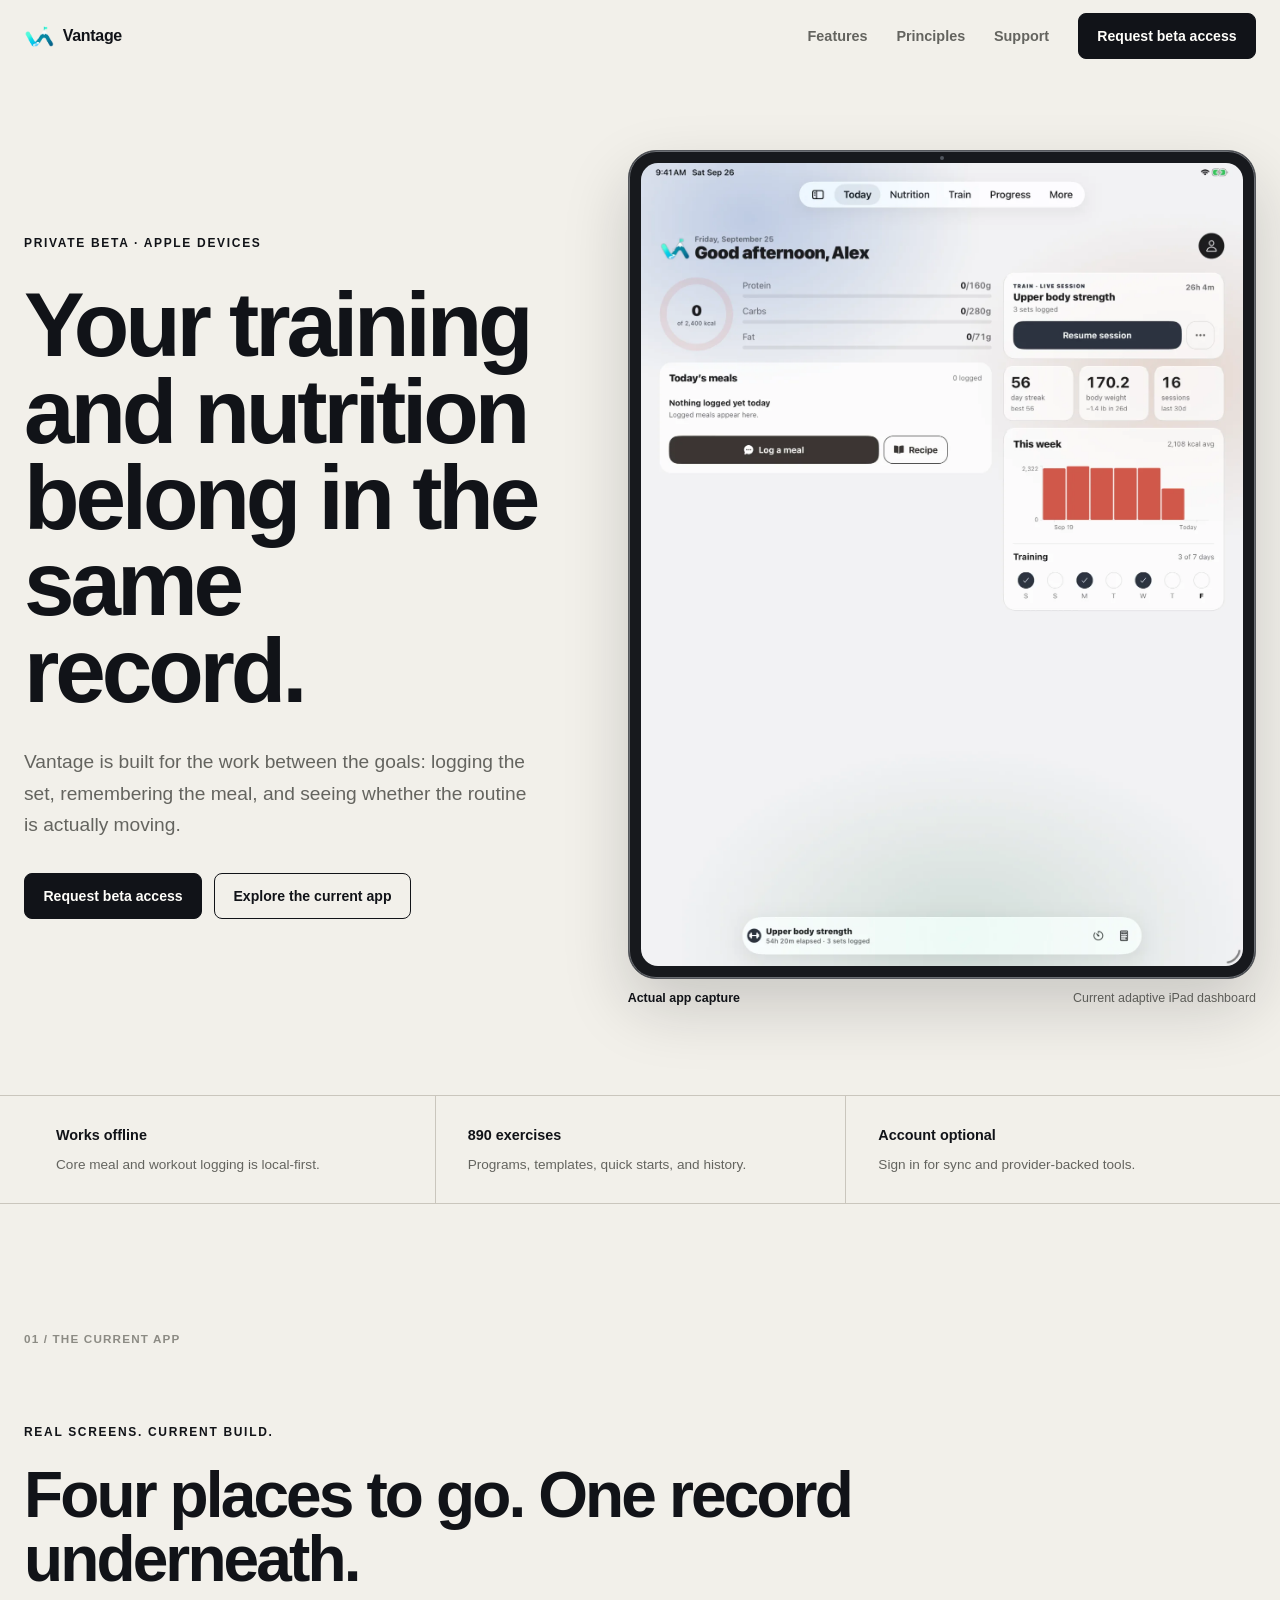
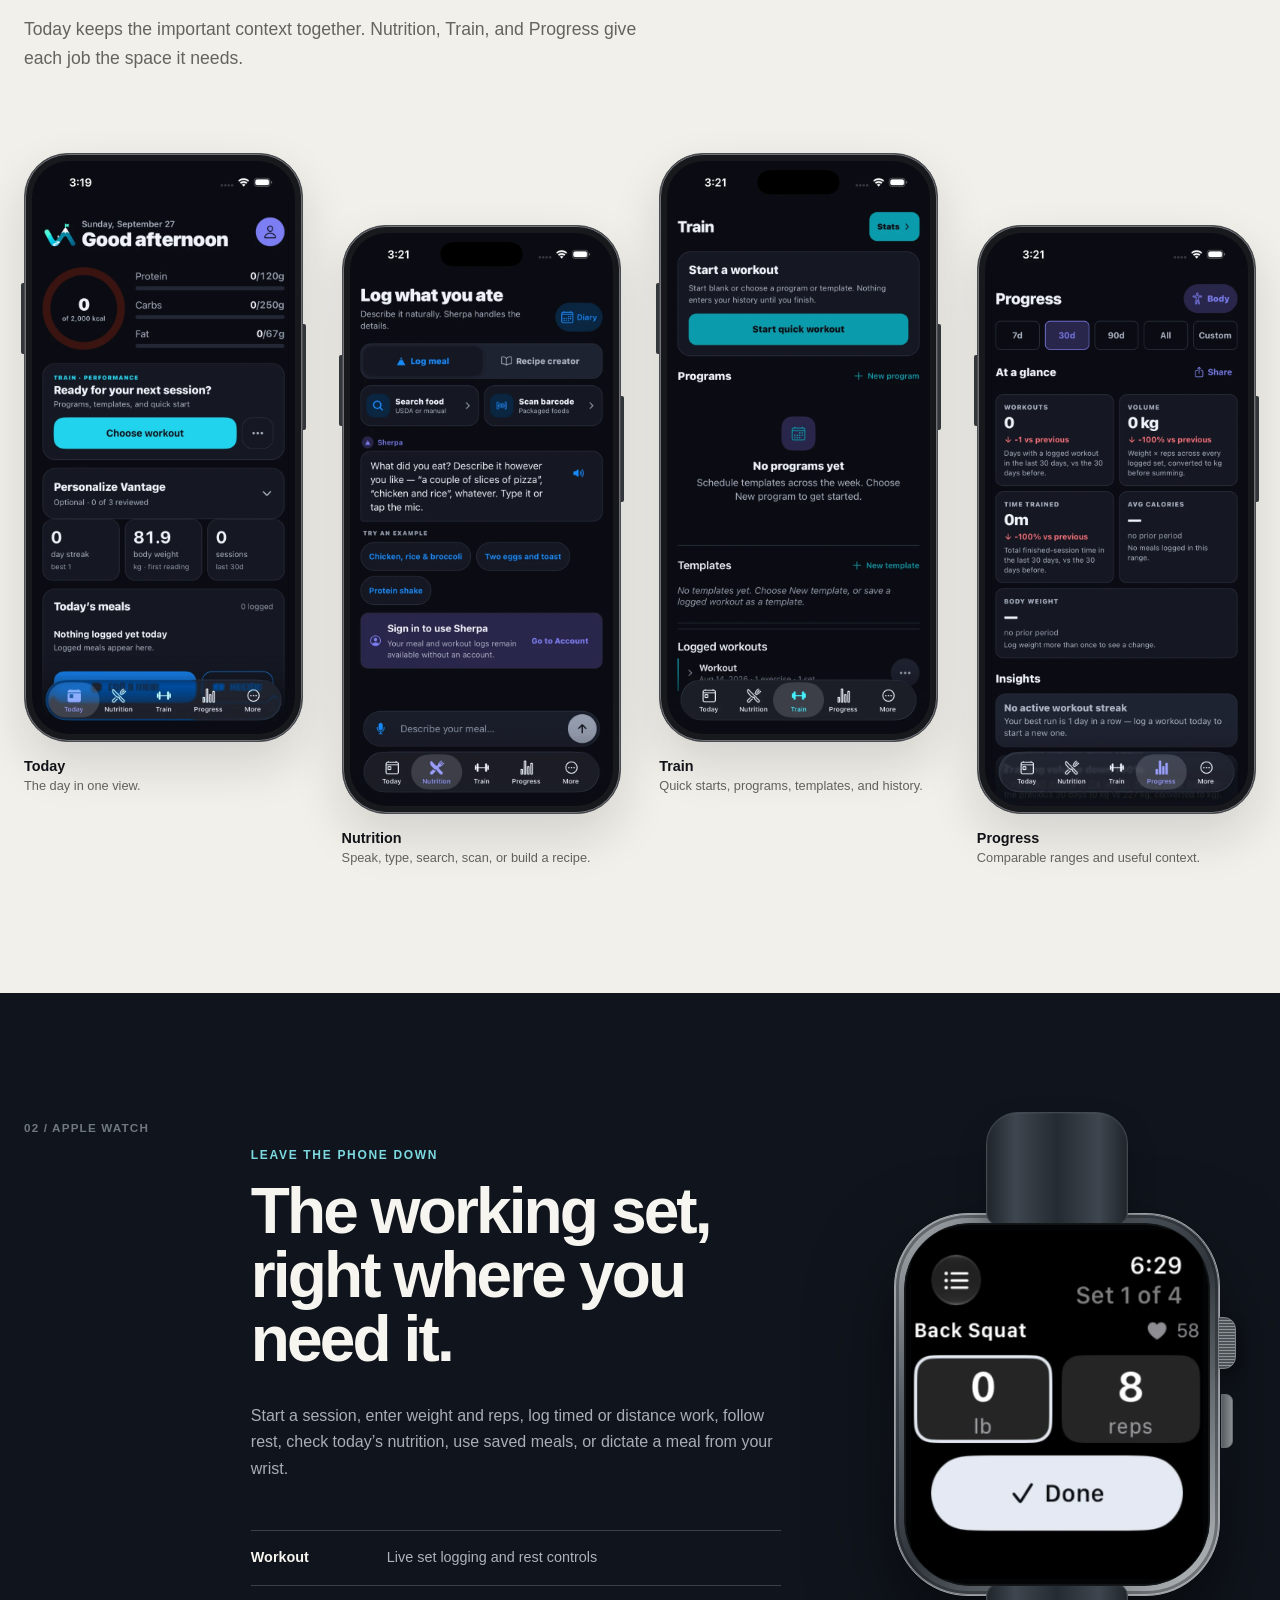
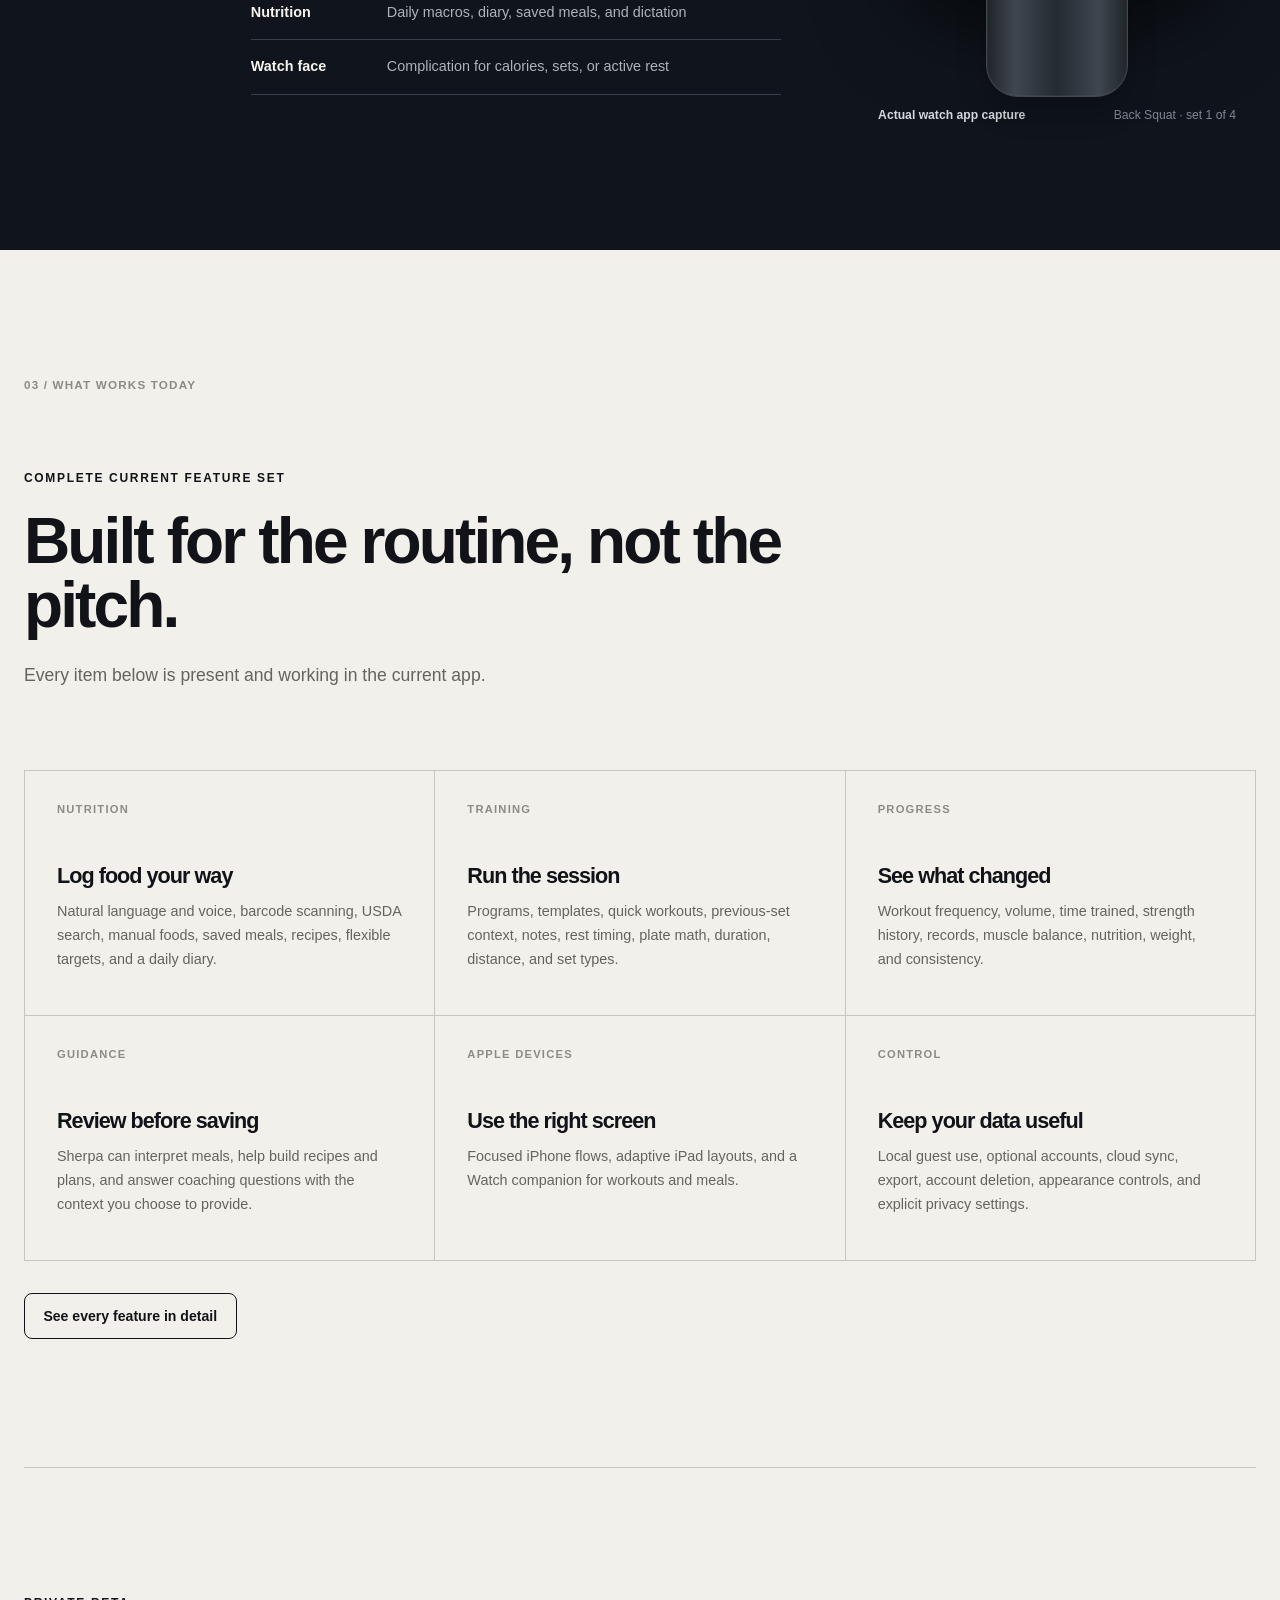
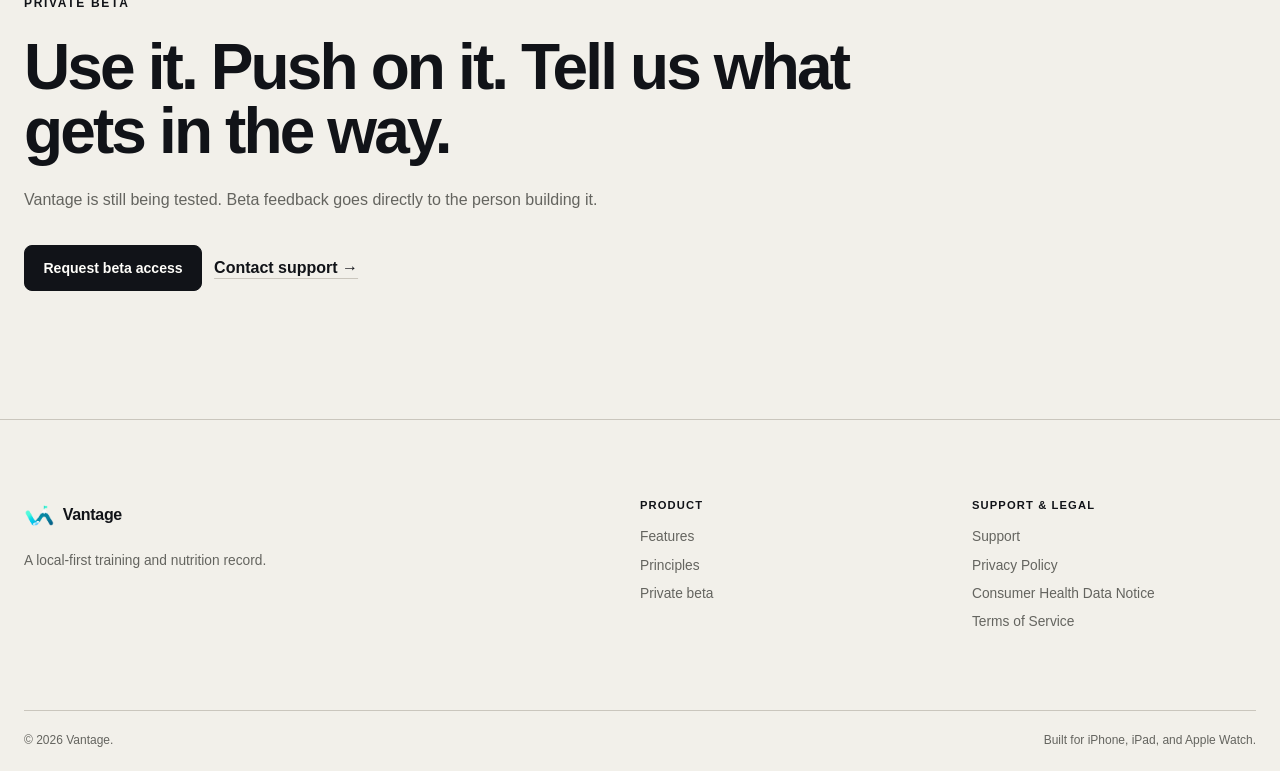
==== commit 168d4029: "fix: refine Apple Watch presentation" ====
--- a/index.html
+++ b/index.html
@@ -5,7 +5,7 @@
   <meta name="theme-color" content="#f2f0ea">
   <title>Vantage — Training and nutrition in one record</title>
   <meta name="description" content="Vantage is a local-first training and nutrition app for iPhone, iPad, and Apple Watch. Log workouts, meals, body progress, and see what changed.">
-  <link rel="icon" href="assets/vantage-mark-transparent.png"><link rel="stylesheet" href="style.css?v=20260927-1">
+  <link rel="icon" href="assets/vantage-mark-transparent.png"><link rel="stylesheet" href="style.css?v=20260927-2">
 </head>
 <body>
   <header class="site-header"><div class="container nav-container"><a href="index.html" class="logo" aria-label="Vantage home"><img src="assets/vantage-mark-transparent.png" width="30" height="30" alt=""><span>Vantage</span></a><button class="menu-toggle" type="button" aria-label="Open menu" aria-expanded="false" aria-controls="site-navigation"><svg viewBox="0 0 24 24" aria-hidden="true"><path d="M4 7h16M4 12h16M4 17h16"/></svg></button><nav class="nav-links" id="site-navigation" aria-label="Primary navigation"><a href="features.html">Features</a><a href="about.html">Principles</a><a href="contact.html">Support</a><a href="mailto:support@vantage.support?subject=Vantage%20private%20beta" class="btn btn-primary">Request beta access</a></nav></div></header>
--- a/style.css
+++ b/style.css
@@ -101,17 +101,19 @@
 .plain-list { display: grid; gap: 0; margin: var(--space-6) 0 0; padding: 0; list-style: none; border-top: 1px solid #39414a; }
 .plain-list li { display: grid; grid-template-columns: 120px 1fr; gap: 1rem; padding: 1rem 0; border-bottom: 1px solid #39414a; color: #aeb3ba; font-size: .9rem; line-height: 1.5; }
 .plain-list span { color: #f7f5ef; font-weight: 700; }
-.watch-proof { margin: 0; }
+.watch-proof { position: relative; margin: 0; padding-inline: 20px; }
+.watch-proof::before { position: absolute; top: 50%; left: 50%; width: min(100%, 430px); aspect-ratio: 1; border-radius: 50%; background: radial-gradient(circle, rgba(91, 120, 147, .2), rgba(16, 21, 29, 0) 67%); content: ""; transform: translate(-50%, -50%); }
 .watch-proof figcaption { display: flex; justify-content: space-between; gap: 1rem; padding-top: .75rem; color: #7f8791; font-size: .76rem; }
 .watch-proof figcaption span { color: #d5d8dd; font-weight: 700; }
-.watch-device { position: relative; z-index: 1; width: min(100%, 380px); margin: 62px auto; padding: 14px; border: 1px solid #73777c; border-radius: 31% / 27%; background: linear-gradient(145deg, #d2d5d6, #676d72 45%, #bfc3c5 75%, #565c61); box-shadow: 0 30px 75px rgba(0, 0, 0, .5), inset 0 0 0 2px rgba(255,255,255,.35); }
-.watch-device::before, .watch-device::after { position: absolute; z-index: -1; right: 21%; left: 21%; height: 96px; border: 1px solid #32363b; background: linear-gradient(90deg, #24282d, #48505a 50%, #24282d); content: ""; }
-.watch-device::before { bottom: calc(100% - 4px); border-radius: 30px 30px 5px 5px; }
-.watch-device::after { top: calc(100% - 4px); border-radius: 5px 5px 30px 30px; }
-.watch-crown { position: absolute; top: 24%; left: calc(100% + 4px); width: 13px; height: 24%; border: 1px solid #858a8e; border-radius: 0 8px 8px 0; background: repeating-linear-gradient(0deg, #61676b 0 2px, #92979a 2px 3px); }
-.watch-screen { overflow: hidden; border: 2px solid #050607; border-radius: 27% / 23%; background: #000; }
+.watch-device { position: relative; z-index: 1; width: min(100%, 326px); margin: 92px auto 100px; padding: 9px; border: 1px solid #a0a5aa; border-radius: 74px; background: linear-gradient(135deg, #a8adb1 0%, #555c63 28%, #2f353b 52%, #7c8388 78%, #bcc0c2 100%); box-shadow: 0 34px 80px rgba(0, 0, 0, .55), inset 0 0 0 1px rgba(255, 255, 255, .42), inset 0 0 0 4px rgba(22, 25, 29, .38); }
+.watch-device::before, .watch-device::after { position: absolute; z-index: -2; right: 28%; left: 28%; height: 112px; border: 1px solid #424850; background: linear-gradient(90deg, #20252b 0%, #3e464f 20%, #252b32 50%, #3e464f 80%, #20252b 100%); box-shadow: inset 0 0 0 1px rgba(255, 255, 255, .04), 0 14px 28px rgba(0, 0, 0, .25); content: ""; }
+.watch-device::before { bottom: calc(100% - 12px); border-radius: 32px 32px 13px 13px; }
+.watch-device::after { top: calc(100% - 12px); border-radius: 13px 13px 32px 32px; }
+.watch-crown { position: absolute; z-index: -1; top: 27%; left: calc(100% - 1px); width: 18px; height: 52px; border: 1px solid #7d8388; border-radius: 0 12px 12px 0; background: repeating-linear-gradient(0deg, #4d5359 0 2px, #8f9497 2px 3px); box-shadow: 4px 5px 12px rgba(0, 0, 0, .3); }
+.watch-crown::after { position: absolute; top: 76px; right: 2px; width: 10px; height: 52px; border: 1px solid #656b70; border-radius: 0 7px 7px 0; background: linear-gradient(90deg, #565c61, #898e92); content: ""; }
+.watch-screen { overflow: hidden; padding: 6px; border: 1px solid #15181b; border-radius: 66px; background: #030405; box-shadow: inset 0 0 0 1px rgba(255, 255, 255, .06); }
 .watch-screen img { width: 100%; background: #000; }
-.compact-watch .watch-device { max-width: 330px; }
+.compact-watch .watch-device { max-width: 292px; }
 
 .ipad-device { position: relative; padding: 12px; border: 1px solid #54575c; border-radius: 28px; background: #17191d; box-shadow: 0 28px 65px rgba(20, 22, 27, .18), inset 0 0 0 1px #6c6f74; }
 .ipad-device img { overflow: hidden; border-radius: 17px; }
@@ -261,7 +263,8 @@
   .plain-list li, .detail-list div { grid-template-columns: 1fr; gap: .35rem; }
   .capability-grid { grid-template-columns: 1fr; }
   .capability-grid article { min-height: 0; }
-  .watch-device { width: 86%; margin-block: 55px; }
+  .watch-device { width: 86%; margin: 55px auto 115px; }
+  .watch-proof figcaption { display: grid; justify-content: center; gap: .25rem; text-align: center; }
   .footer-grid { grid-template-columns: 1fr; }
   .footer-brand { grid-column: auto; }
   .footer-bottom { display: grid; gap: .3rem; }
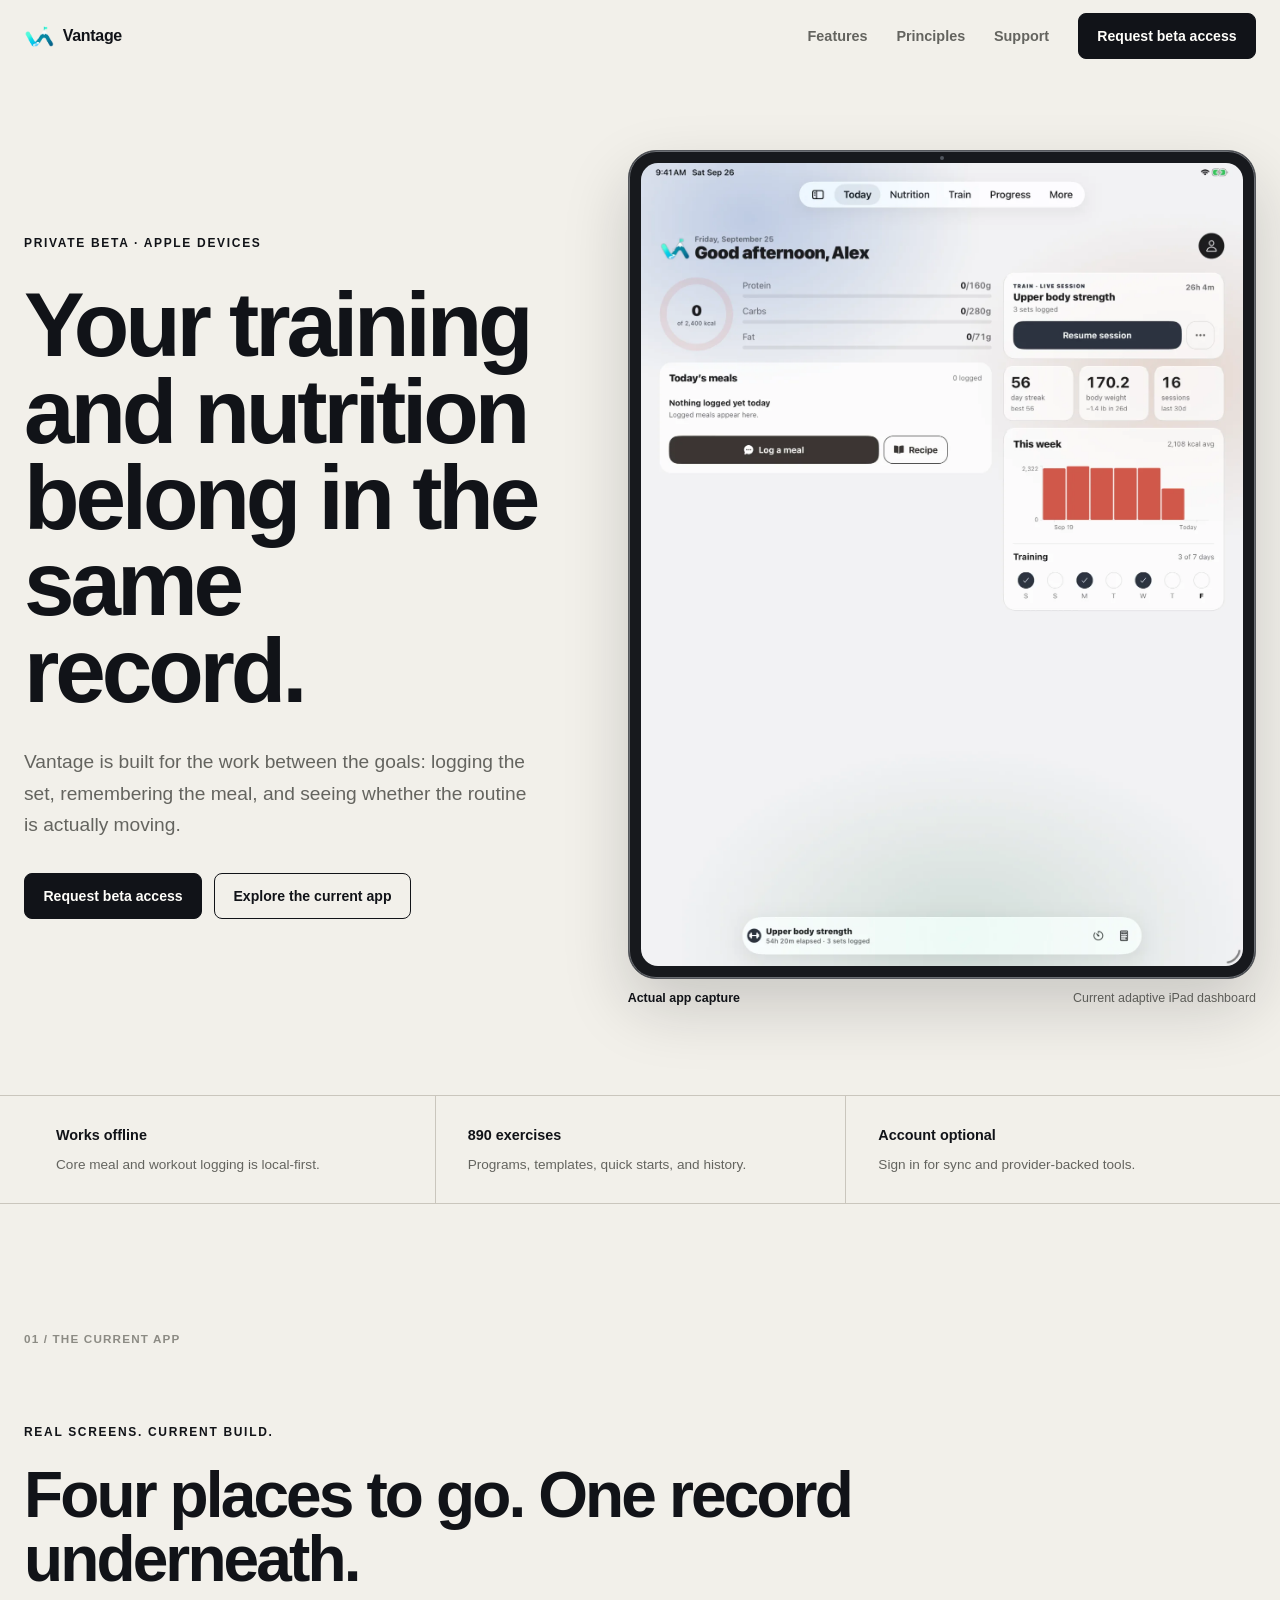
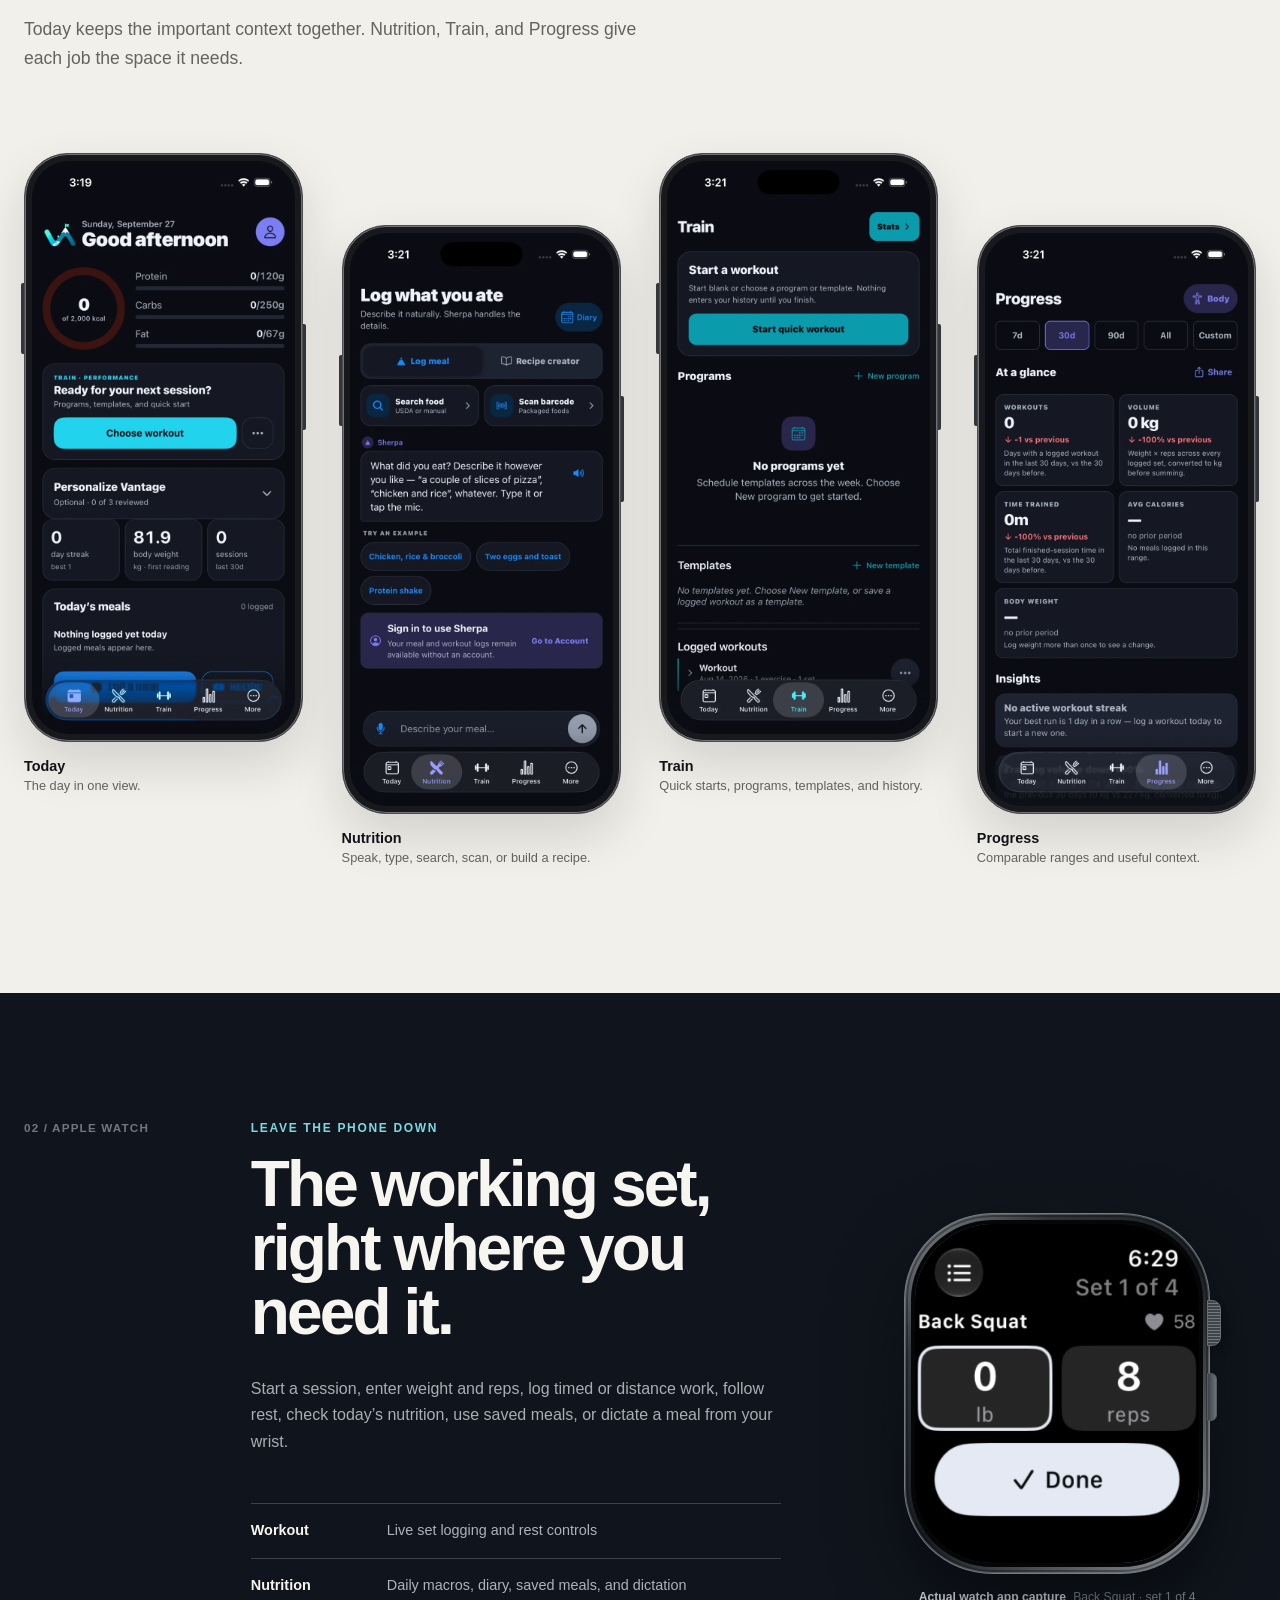
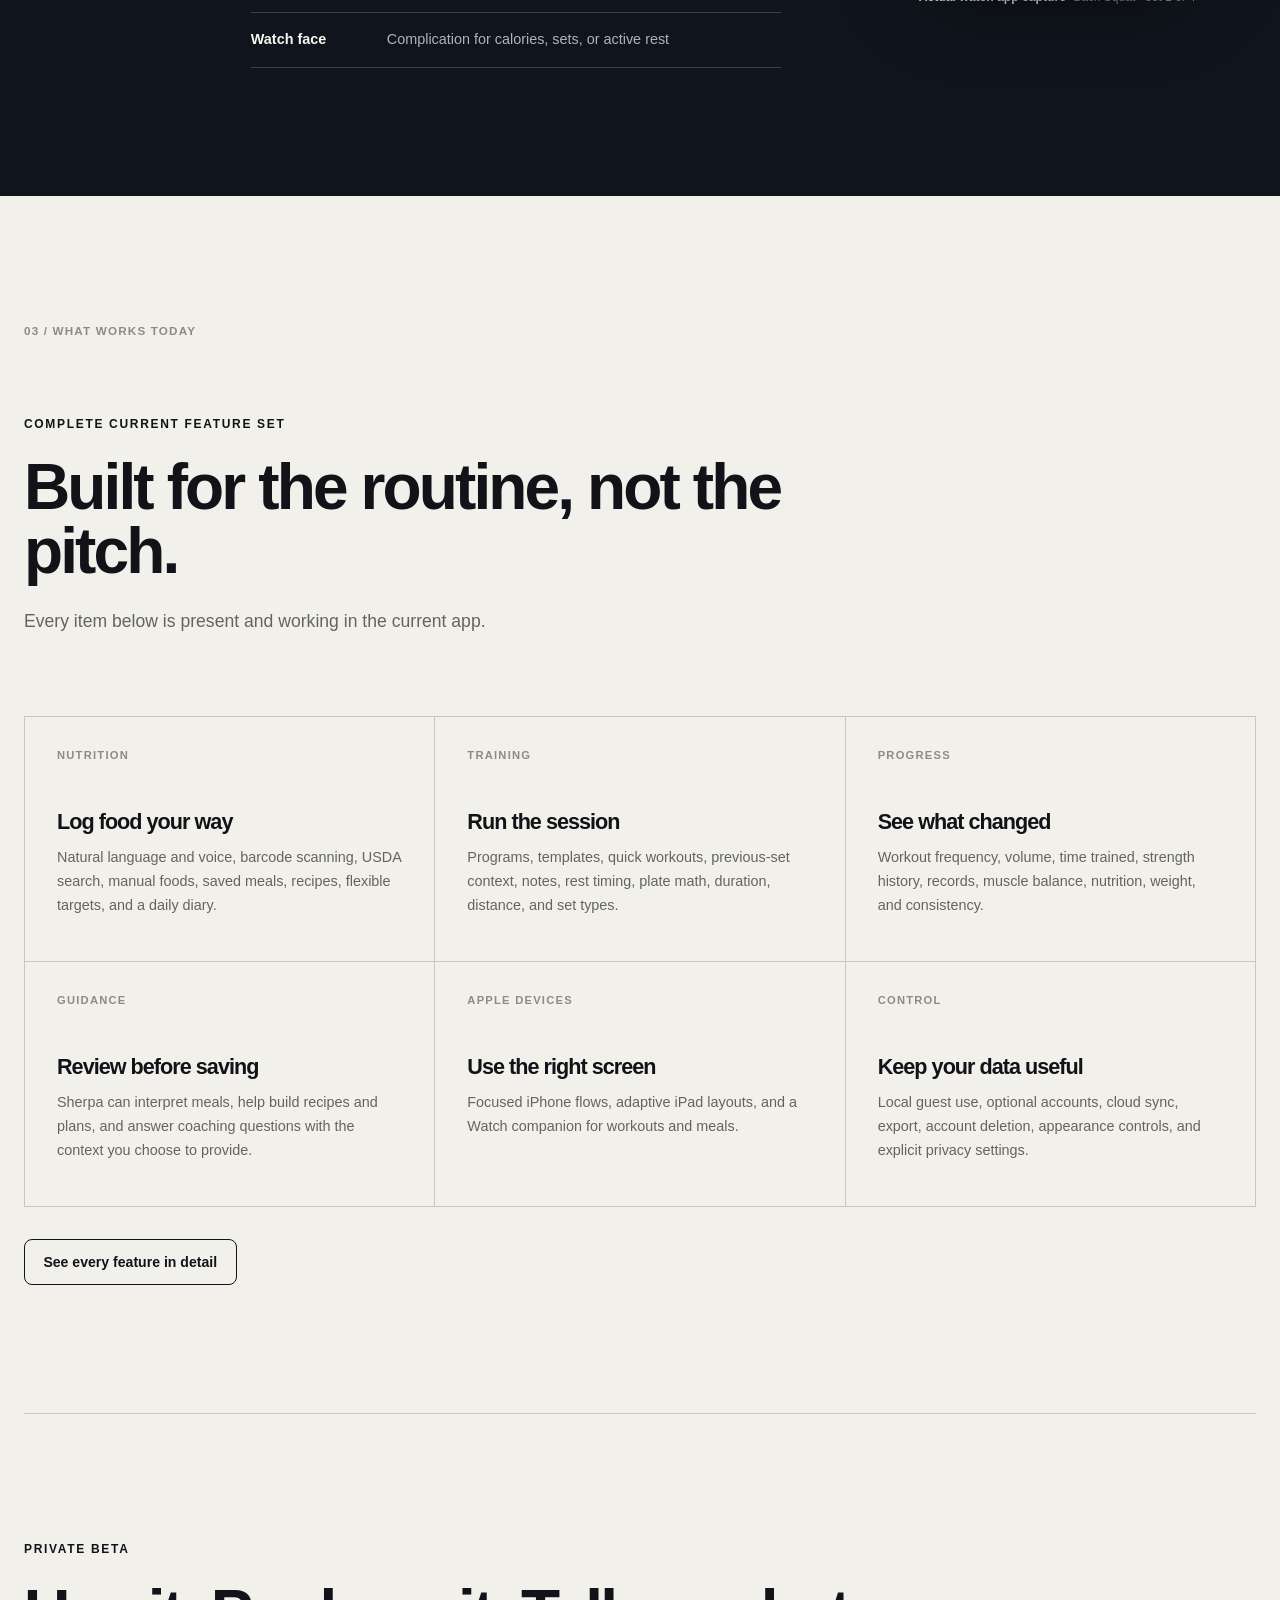
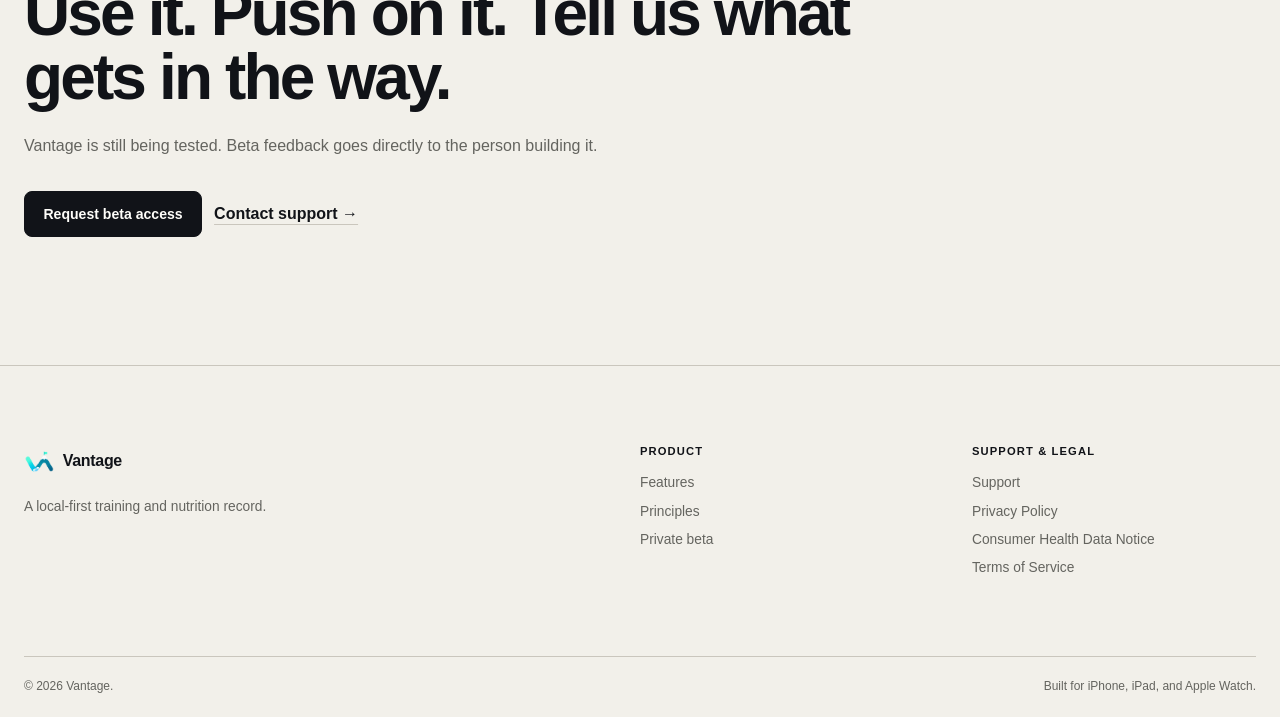
==== commit 694edaba: "fix: replace artificial Watch mockup" ====
--- a/index.html
+++ b/index.html
@@ -5,7 +5,7 @@
   <meta name="theme-color" content="#f2f0ea">
   <title>Vantage — Training and nutrition in one record</title>
   <meta name="description" content="Vantage is a local-first training and nutrition app for iPhone, iPad, and Apple Watch. Log workouts, meals, body progress, and see what changed.">
-  <link rel="icon" href="assets/vantage-mark-transparent.png"><link rel="stylesheet" href="style.css?v=20260927-2">
+  <link rel="icon" href="assets/vantage-mark-transparent.png"><link rel="stylesheet" href="style.css?v=20260927-3">
 </head>
 <body>
   <header class="site-header"><div class="container nav-container"><a href="index.html" class="logo" aria-label="Vantage home"><img src="assets/vantage-mark-transparent.png" width="30" height="30" alt=""><span>Vantage</span></a><button class="menu-toggle" type="button" aria-label="Open menu" aria-expanded="false" aria-controls="site-navigation"><svg viewBox="0 0 24 24" aria-hidden="true"><path d="M4 7h16M4 12h16M4 17h16"/></svg></button><nav class="nav-links" id="site-navigation" aria-label="Primary navigation"><a href="features.html">Features</a><a href="about.html">Principles</a><a href="contact.html">Support</a><a href="mailto:support@vantage.support?subject=Vantage%20private%20beta" class="btn btn-primary">Request beta access</a></nav></div></header>
--- a/style.css
+++ b/style.css
@@ -101,19 +101,16 @@
 .plain-list { display: grid; gap: 0; margin: var(--space-6) 0 0; padding: 0; list-style: none; border-top: 1px solid #39414a; }
 .plain-list li { display: grid; grid-template-columns: 120px 1fr; gap: 1rem; padding: 1rem 0; border-bottom: 1px solid #39414a; color: #aeb3ba; font-size: .9rem; line-height: 1.5; }
 .plain-list span { color: #f7f5ef; font-weight: 700; }
-.watch-proof { position: relative; margin: 0; padding-inline: 20px; }
-.watch-proof::before { position: absolute; top: 50%; left: 50%; width: min(100%, 430px); aspect-ratio: 1; border-radius: 50%; background: radial-gradient(circle, rgba(91, 120, 147, .2), rgba(16, 21, 29, 0) 67%); content: ""; transform: translate(-50%, -50%); }
-.watch-proof figcaption { display: flex; justify-content: space-between; gap: 1rem; padding-top: .75rem; color: #7f8791; font-size: .76rem; }
+.watch-proof { position: relative; margin: 0; padding-inline: 24px; }
+.watch-proof::before { position: absolute; top: 46%; left: 50%; width: min(92%, 390px); aspect-ratio: 1; border-radius: 50%; background: radial-gradient(circle, rgba(91, 120, 147, .15), rgba(16, 21, 29, 0) 70%); content: ""; transform: translate(-50%, -50%); }
+.watch-proof figcaption { display: flex; justify-content: center; gap: .45rem; padding-top: 1rem; color: #7f8791; font-size: .76rem; text-align: center; }
 .watch-proof figcaption span { color: #d5d8dd; font-weight: 700; }
-.watch-device { position: relative; z-index: 1; width: min(100%, 326px); margin: 92px auto 100px; padding: 9px; border: 1px solid #a0a5aa; border-radius: 74px; background: linear-gradient(135deg, #a8adb1 0%, #555c63 28%, #2f353b 52%, #7c8388 78%, #bcc0c2 100%); box-shadow: 0 34px 80px rgba(0, 0, 0, .55), inset 0 0 0 1px rgba(255, 255, 255, .42), inset 0 0 0 4px rgba(22, 25, 29, .38); }
-.watch-device::before, .watch-device::after { position: absolute; z-index: -2; right: 28%; left: 28%; height: 112px; border: 1px solid #424850; background: linear-gradient(90deg, #20252b 0%, #3e464f 20%, #252b32 50%, #3e464f 80%, #20252b 100%); box-shadow: inset 0 0 0 1px rgba(255, 255, 255, .04), 0 14px 28px rgba(0, 0, 0, .25); content: ""; }
-.watch-device::before { bottom: calc(100% - 12px); border-radius: 32px 32px 13px 13px; }
-.watch-device::after { top: calc(100% - 12px); border-radius: 13px 13px 32px 32px; }
-.watch-crown { position: absolute; z-index: -1; top: 27%; left: calc(100% - 1px); width: 18px; height: 52px; border: 1px solid #7d8388; border-radius: 0 12px 12px 0; background: repeating-linear-gradient(0deg, #4d5359 0 2px, #8f9497 2px 3px); box-shadow: 4px 5px 12px rgba(0, 0, 0, .3); }
-.watch-crown::after { position: absolute; top: 76px; right: 2px; width: 10px; height: 52px; border: 1px solid #656b70; border-radius: 0 7px 7px 0; background: linear-gradient(90deg, #565c61, #898e92); content: ""; }
-.watch-screen { overflow: hidden; padding: 6px; border: 1px solid #15181b; border-radius: 66px; background: #030405; box-shadow: inset 0 0 0 1px rgba(255, 255, 255, .06); }
-.watch-screen img { width: 100%; background: #000; }
-.compact-watch .watch-device { max-width: 292px; }
+.watch-device { position: relative; z-index: 1; width: min(100%, 306px); margin: 28px auto 0; padding: 6px; border: 1px solid #747a80; border-radius: 29% / 24%; background: linear-gradient(135deg, #858b90 0%, #30353a 22%, #171a1e 52%, #555b61 78%, #94999d 100%); box-shadow: 0 30px 70px rgba(0, 0, 0, .5), inset 0 0 0 1px rgba(255, 255, 255, .22), inset 0 0 0 3px rgba(10, 12, 15, .38); }
+.watch-crown { position: absolute; z-index: -1; top: 24%; left: calc(100% - 2px); width: 14px; height: 46px; border: 1px solid #686e73; border-radius: 0 9px 9px 0; background: repeating-linear-gradient(0deg, #3e4449 0 2px, #747a7e 2px 3px); box-shadow: 3px 4px 10px rgba(0, 0, 0, .3); }
+.watch-crown::after { position: absolute; top: 72px; right: 3px; width: 8px; height: 46px; border: 1px solid #555b60; border-radius: 0 6px 6px 0; background: linear-gradient(90deg, #3d4247, #6d7377); content: ""; }
+.watch-screen { overflow: hidden; border: 4px solid #050607; border-radius: 28% / 23%; background: #000; }
+.watch-screen img { display: block; width: 100%; background: #000; }
+.compact-watch .watch-device { max-width: 274px; }
 
 .ipad-device { position: relative; padding: 12px; border: 1px solid #54575c; border-radius: 28px; background: #17191d; box-shadow: 0 28px 65px rgba(20, 22, 27, .18), inset 0 0 0 1px #6c6f74; }
 .ipad-device img { overflow: hidden; border-radius: 17px; }
@@ -263,7 +260,7 @@
   .plain-list li, .detail-list div { grid-template-columns: 1fr; gap: .35rem; }
   .capability-grid { grid-template-columns: 1fr; }
   .capability-grid article { min-height: 0; }
-  .watch-device { width: 86%; margin: 55px auto 115px; }
+  .watch-device { width: 86%; margin: 24px auto 0; }
   .watch-proof figcaption { display: grid; justify-content: center; gap: .25rem; text-align: center; }
   .footer-grid { grid-template-columns: 1fr; }
   .footer-brand { grid-column: auto; }
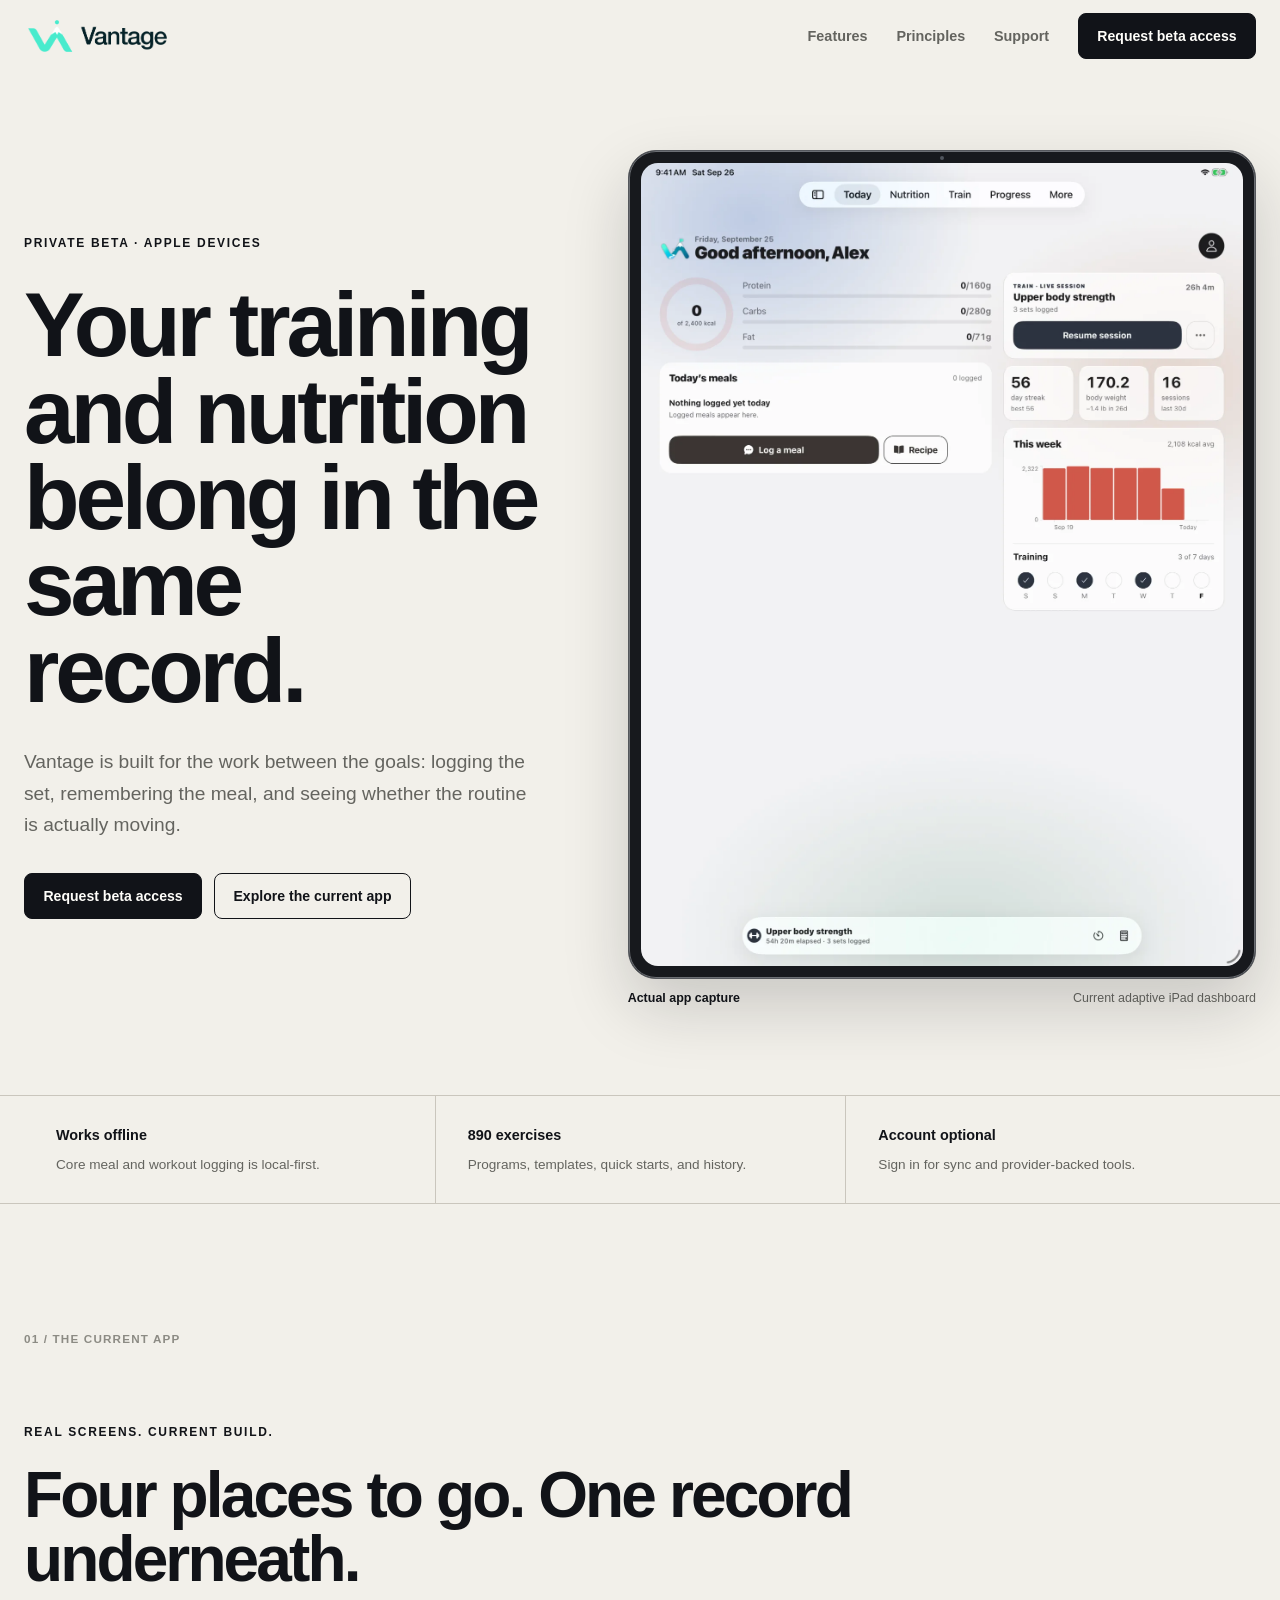
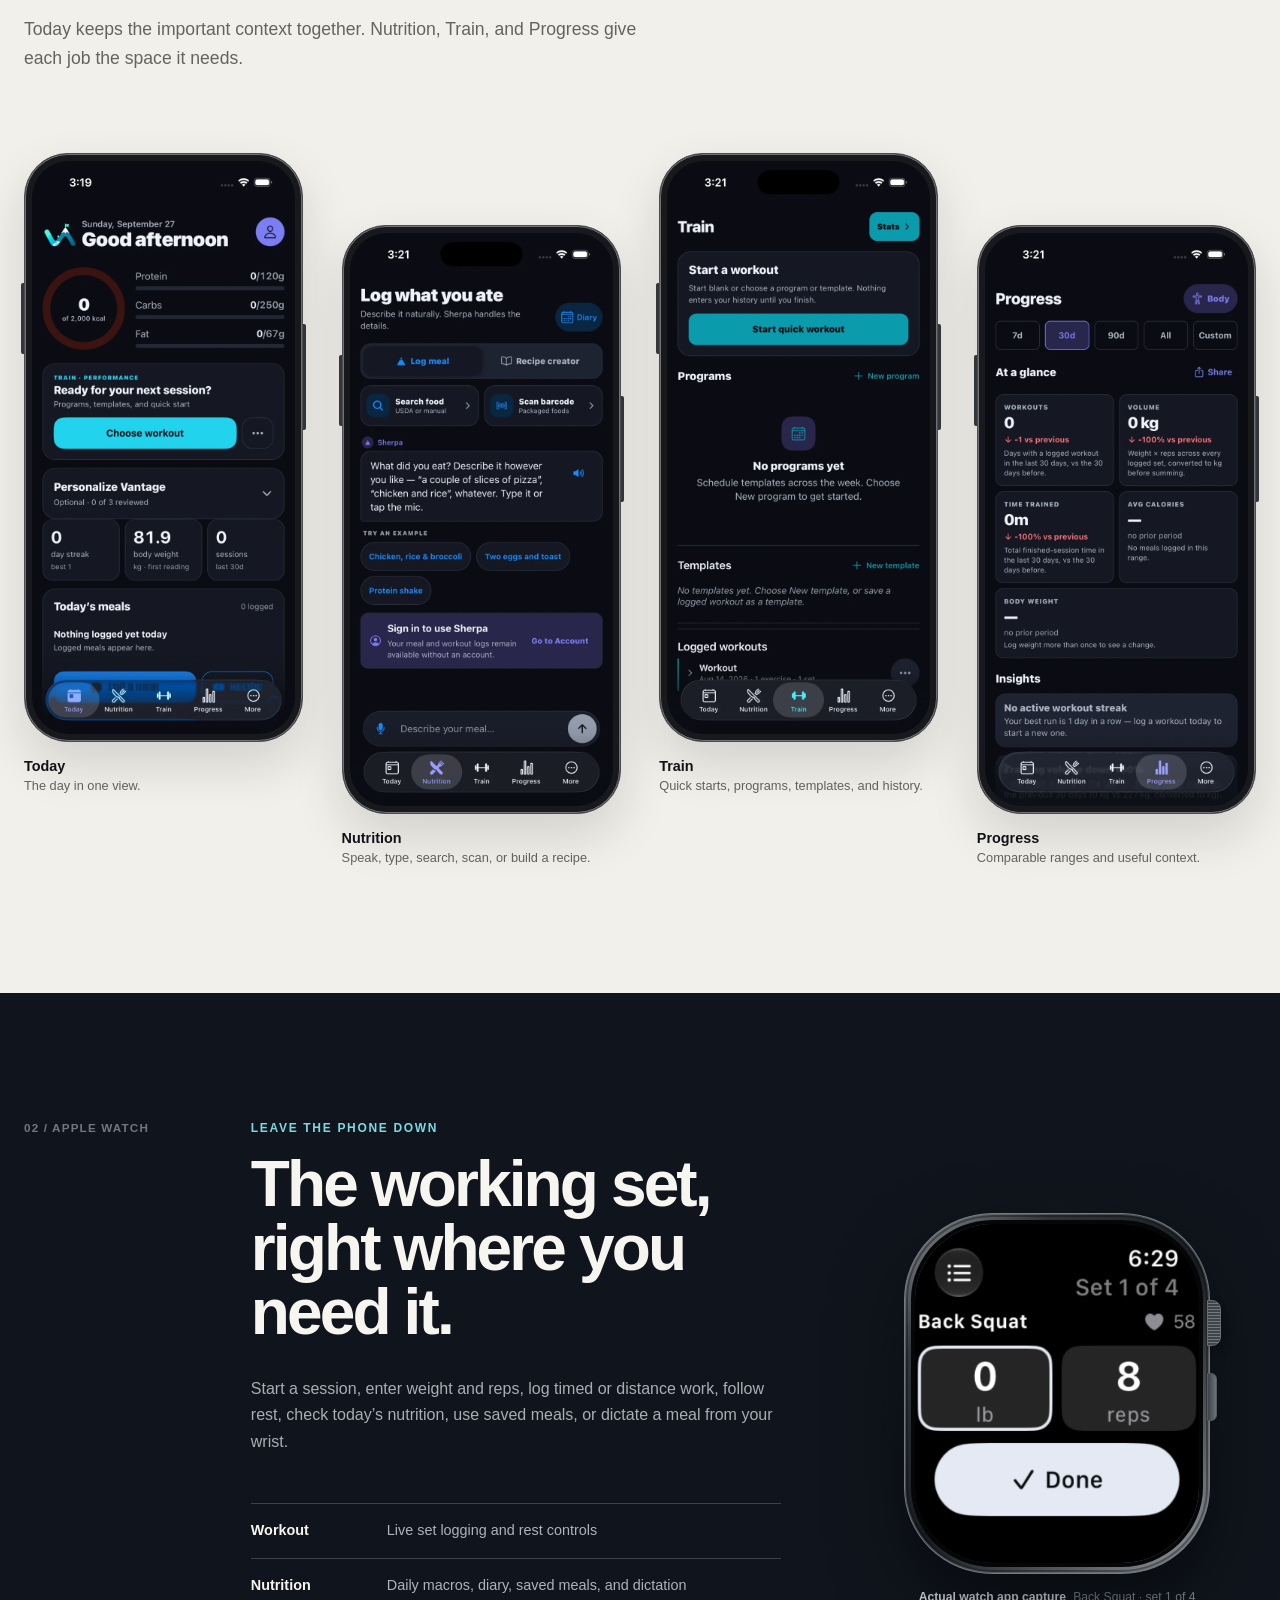
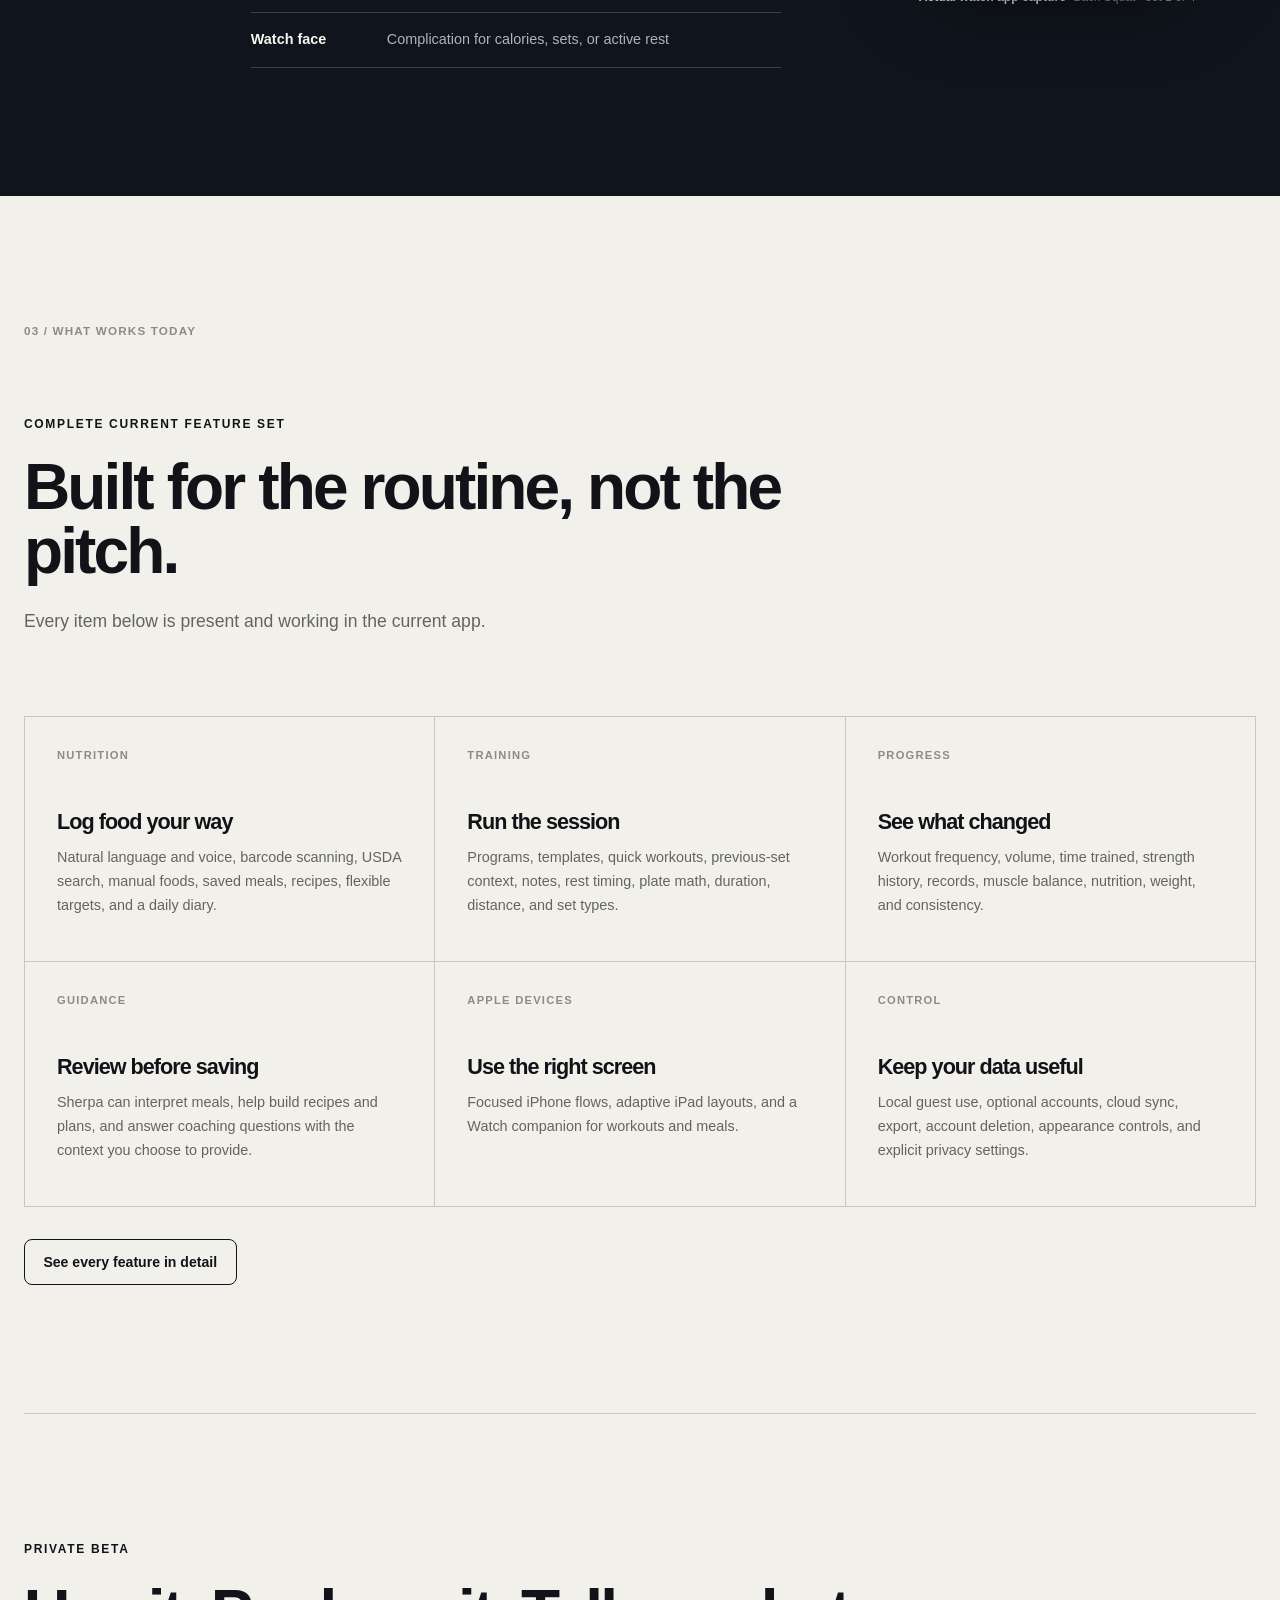
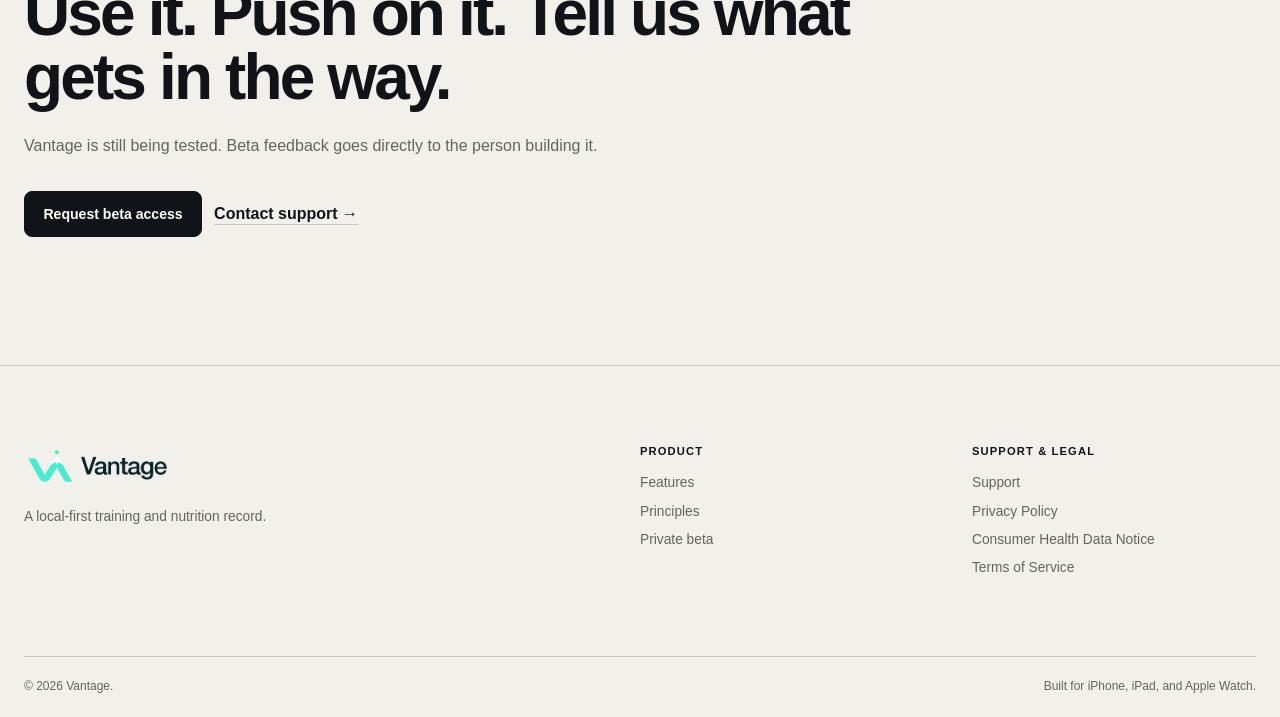
==== commit 5f20ccff: "Update Vantage mountain branding and full website logo" ====
--- a/index.html
+++ b/index.html
@@ -5,10 +5,10 @@
   <meta name="theme-color" content="#f2f0ea">
   <title>Vantage — Training and nutrition in one record</title>
   <meta name="description" content="Vantage is a local-first training and nutrition app for iPhone, iPad, and Apple Watch. Log workouts, meals, body progress, and see what changed.">
-  <link rel="icon" href="assets/vantage-mark-transparent.png"><link rel="stylesheet" href="style.css?v=20260927-3">
+  <link rel="icon" href="assets/favicon.png?v=20261013"><link rel="stylesheet" href="style.css?v=20261013">
 </head>
 <body>
-  <header class="site-header"><div class="container nav-container"><a href="index.html" class="logo" aria-label="Vantage home"><img src="assets/vantage-mark-transparent.png" width="30" height="30" alt=""><span>Vantage</span></a><button class="menu-toggle" type="button" aria-label="Open menu" aria-expanded="false" aria-controls="site-navigation"><svg viewBox="0 0 24 24" aria-hidden="true"><path d="M4 7h16M4 12h16M4 17h16"/></svg></button><nav class="nav-links" id="site-navigation" aria-label="Primary navigation"><a href="features.html">Features</a><a href="about.html">Principles</a><a href="contact.html">Support</a><a href="mailto:support@vantage.support?subject=Vantage%20private%20beta" class="btn btn-primary">Request beta access</a></nav></div></header>
+  <header class="site-header"><div class="container nav-container"><a href="index.html" class="logo" aria-label="Vantage home"><img src="assets/vantage-full-logo.png?v=20261013" width="166" height="40" alt="Vantage"></a><button class="menu-toggle" type="button" aria-label="Open menu" aria-expanded="false" aria-controls="site-navigation"><svg viewBox="0 0 24 24" aria-hidden="true"><path d="M4 7h16M4 12h16M4 17h16"/></svg></button><nav class="nav-links" id="site-navigation" aria-label="Primary navigation"><a href="features.html">Features</a><a href="about.html">Principles</a><a href="contact.html">Support</a><a href="mailto:support@vantage.support?subject=Vantage%20private%20beta" class="btn btn-primary">Request beta access</a></nav></div></header>
 
   <main>
     <section class="hero container">
@@ -54,7 +54,7 @@
     <section class="section container closing-section"><p class="kicker">Private beta</p><h2>Use it. Push on it. Tell us what gets in the way.</h2><p>Vantage is still being tested. Beta feedback goes directly to the person building it.</p><div class="hero-actions"><a href="mailto:support@vantage.support?subject=Vantage%20private%20beta" class="btn btn-primary">Request beta access</a><a href="contact.html" class="text-link">Contact support →</a></div></section>
   </main>
 
-  <footer><div class="container footer-grid"><div class="footer-brand"><a href="index.html" class="logo"><img src="assets/vantage-mark-transparent.png" width="26" height="26" alt=""><span>Vantage</span></a><p>A local-first training and nutrition record.</p></div><div class="footer-links"><h2>Product</h2><ul><li><a href="features.html">Features</a></li><li><a href="about.html">Principles</a></li><li><a href="mailto:support@vantage.support?subject=Vantage%20private%20beta">Private beta</a></li></ul></div><div class="footer-links"><h2>Support &amp; legal</h2><ul><li><a href="contact.html">Support</a></li><li><a href="privacy.html">Privacy Policy</a></li><li><a href="consumer-health-data.html">Consumer Health Data Notice</a></li><li><a href="terms.html">Terms of Service</a></li></ul></div></div><div class="container footer-bottom"><p>&copy; 2026 Vantage.</p><p>Built for iPhone, iPad, and Apple Watch.</p></div></footer>
+  <footer><div class="container footer-grid"><div class="footer-brand"><a href="index.html" class="logo"><img src="assets/vantage-full-logo.png?v=20261013" width="166" height="40" alt="Vantage"></a><p>A local-first training and nutrition record.</p></div><div class="footer-links"><h2>Product</h2><ul><li><a href="features.html">Features</a></li><li><a href="about.html">Principles</a></li><li><a href="mailto:support@vantage.support?subject=Vantage%20private%20beta">Private beta</a></li></ul></div><div class="footer-links"><h2>Support &amp; legal</h2><ul><li><a href="contact.html">Support</a></li><li><a href="privacy.html">Privacy Policy</a></li><li><a href="consumer-health-data.html">Consumer Health Data Notice</a></li><li><a href="terms.html">Terms of Service</a></li></ul></div></div><div class="container footer-bottom"><p>&copy; 2026 Vantage.</p><p>Built for iPhone, iPad, and Apple Watch.</p></div></footer>
   <script src="script.js?v=20260927-1"></script>
 </body>
 </html>
--- a/style.css
+++ b/style.css
@@ -44,7 +44,7 @@
 .site-header.scrolled { border-color: var(--line); }
 .nav-container { display: flex; min-height: 72px; align-items: center; justify-content: space-between; }
 .logo { display: inline-flex; align-items: center; gap: .55rem; font-size: 1rem; font-weight: 720; letter-spacing: -.02em; }
-.logo img { width: 30px; height: 30px; object-fit: contain; }
+.logo img { width: 166px; height: 40px; object-fit: contain; }
 .nav-links { display: flex; align-items: center; gap: 1.8rem; }
 .nav-links > a:not(.btn) { color: var(--muted); font-size: .9rem; font-weight: 600; }
 .nav-links > a:hover, .nav-links > a[aria-current="page"] { color: var(--ink); }
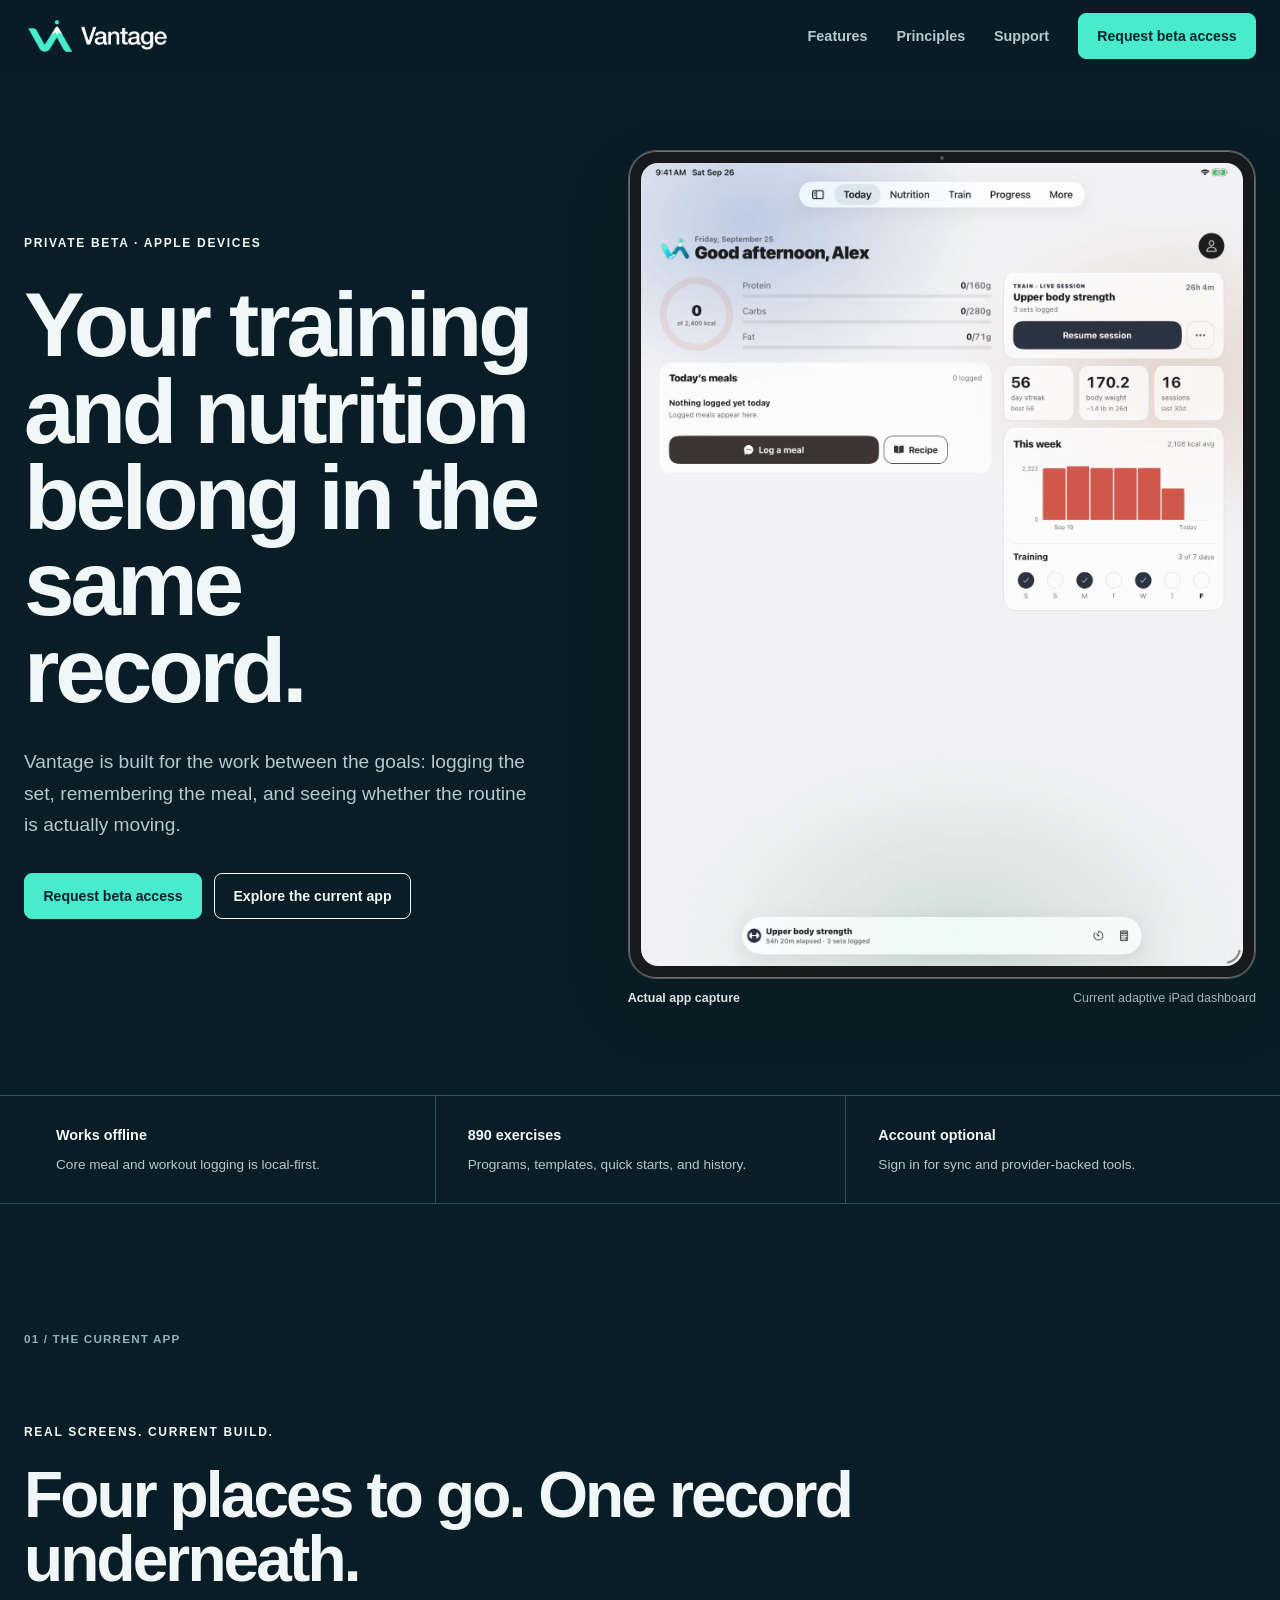
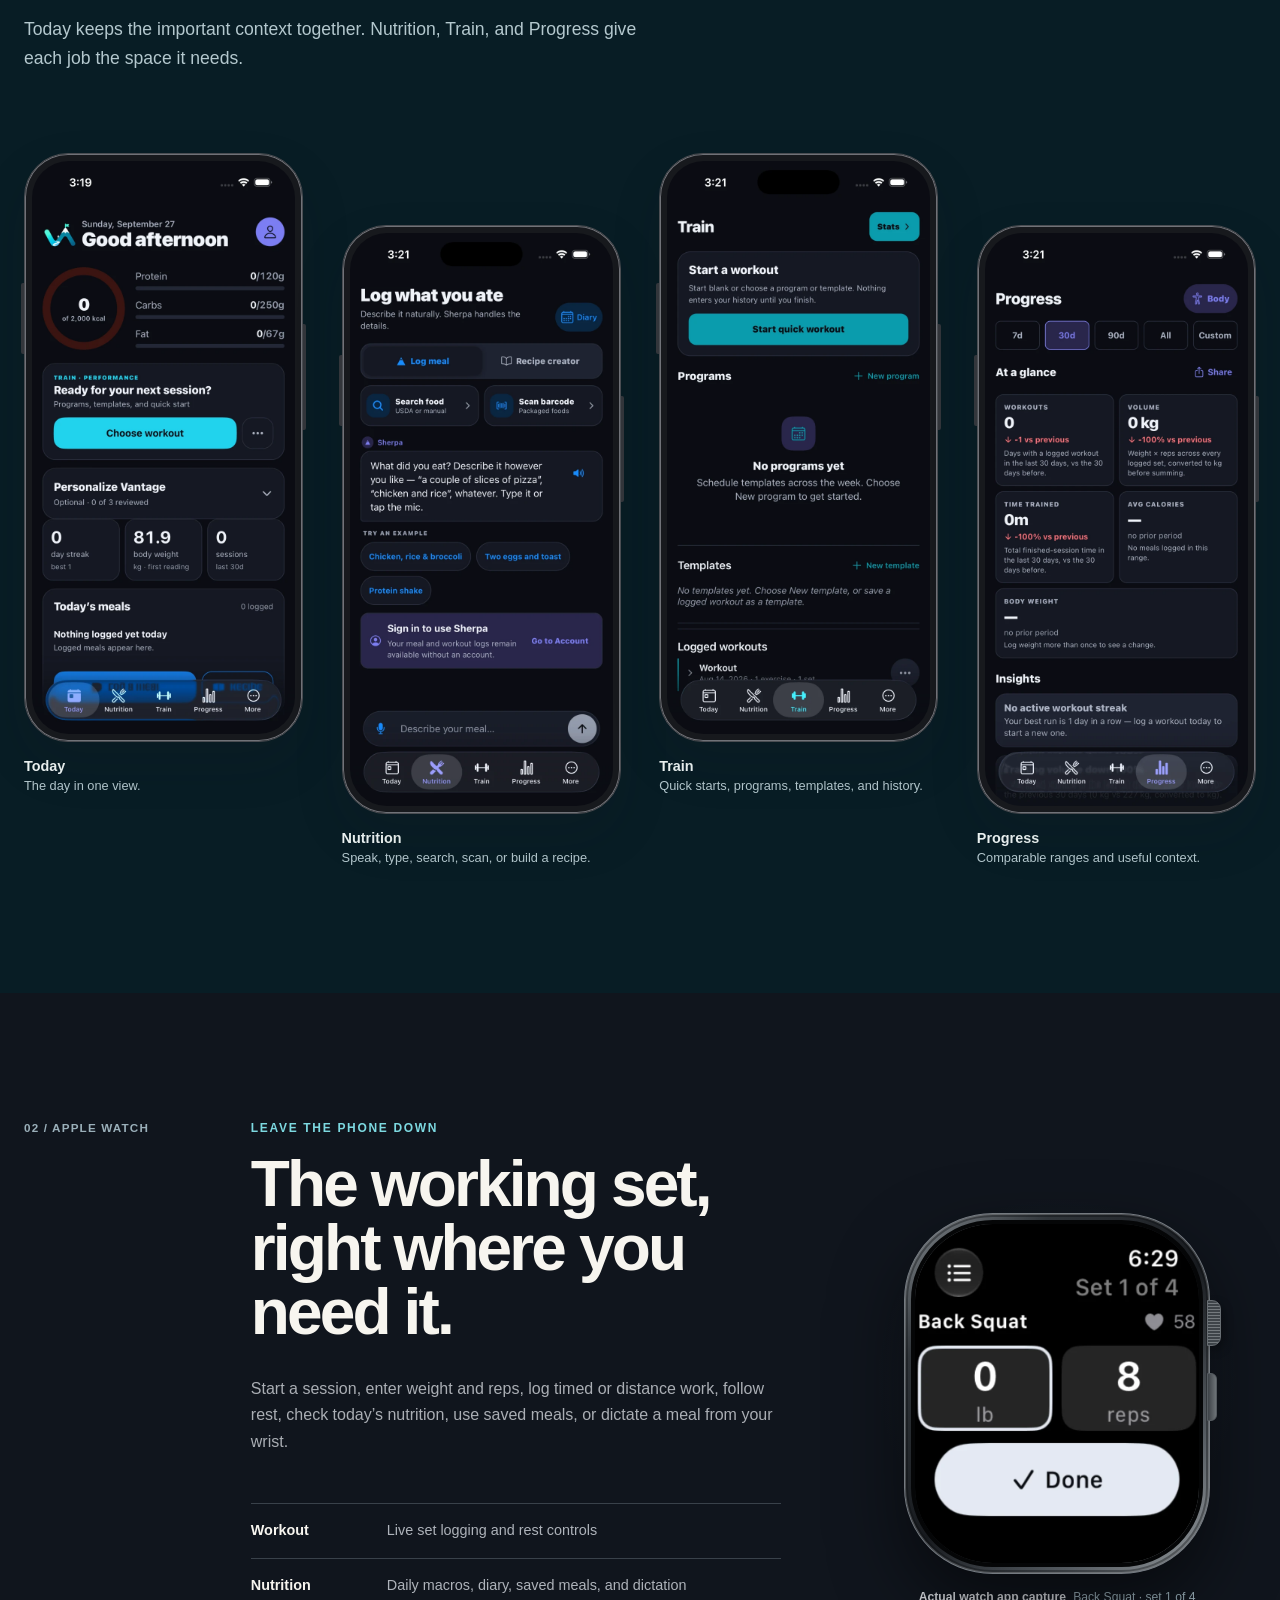
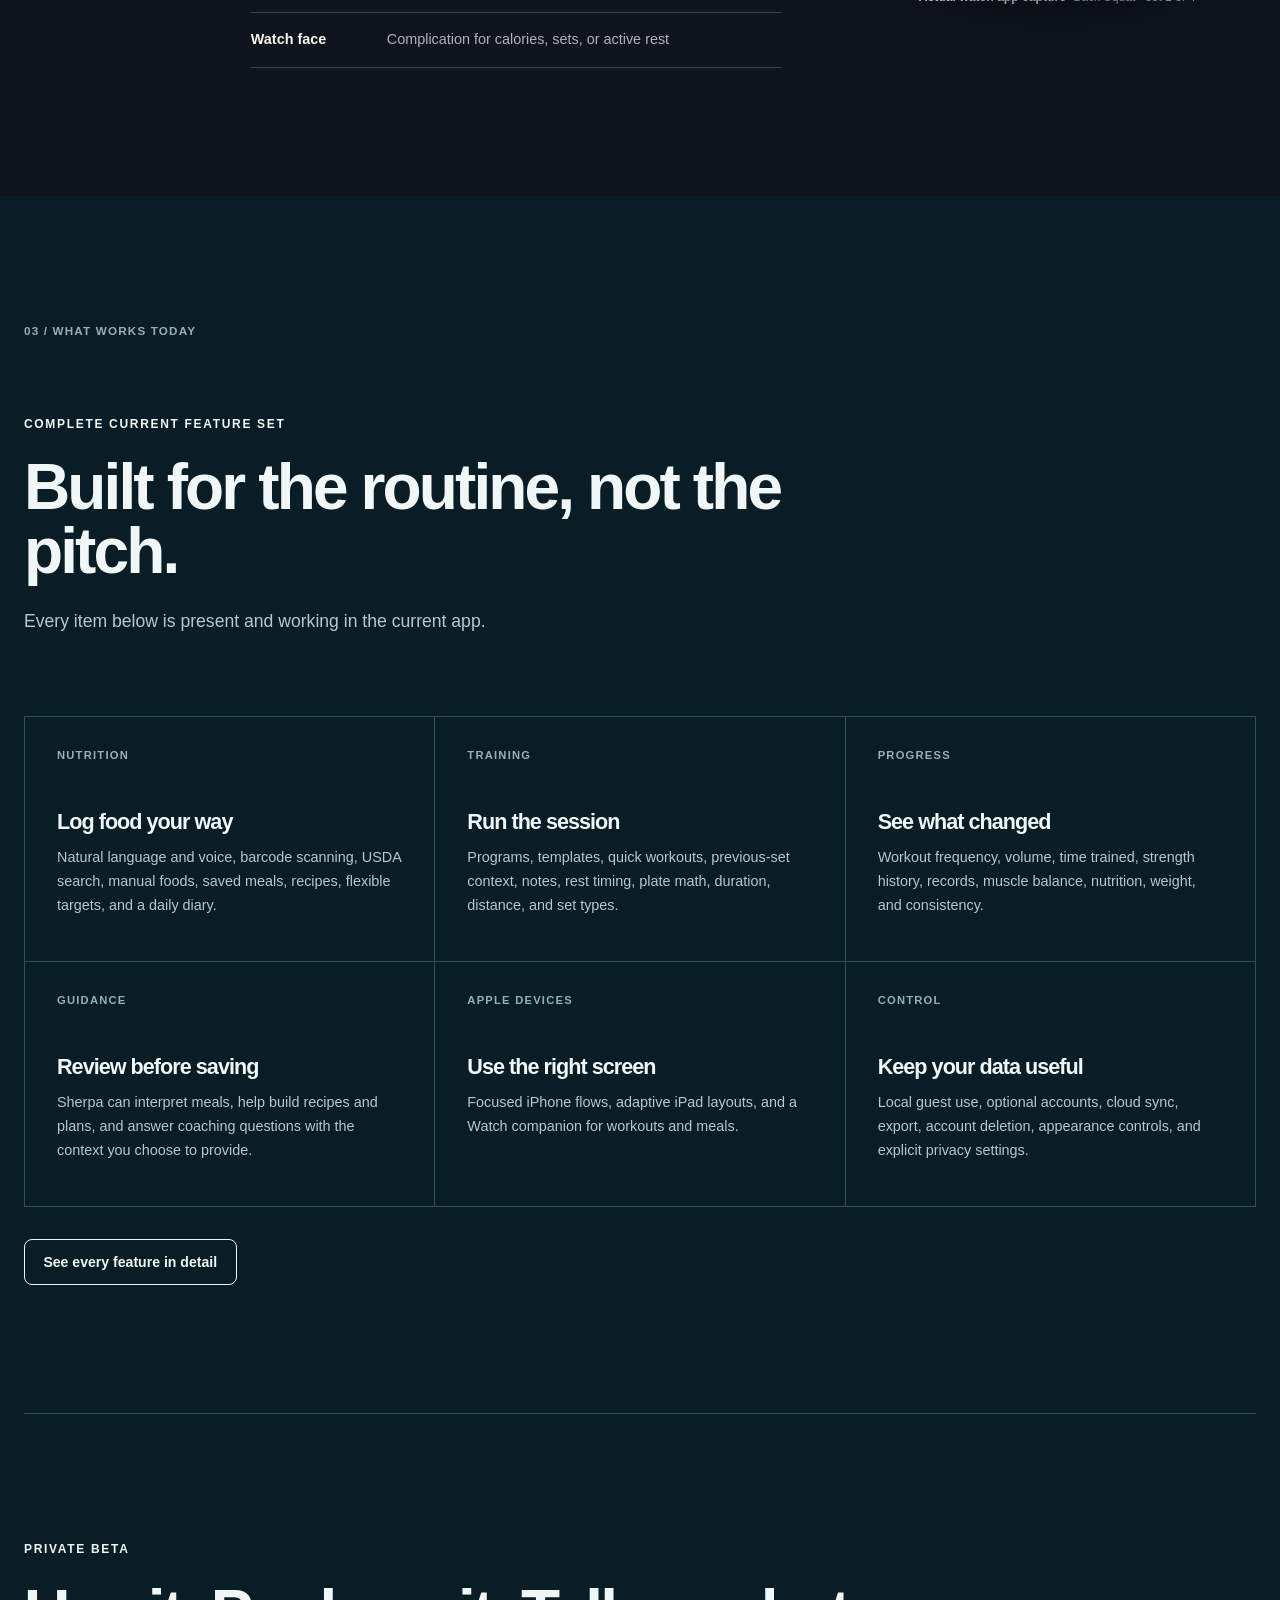
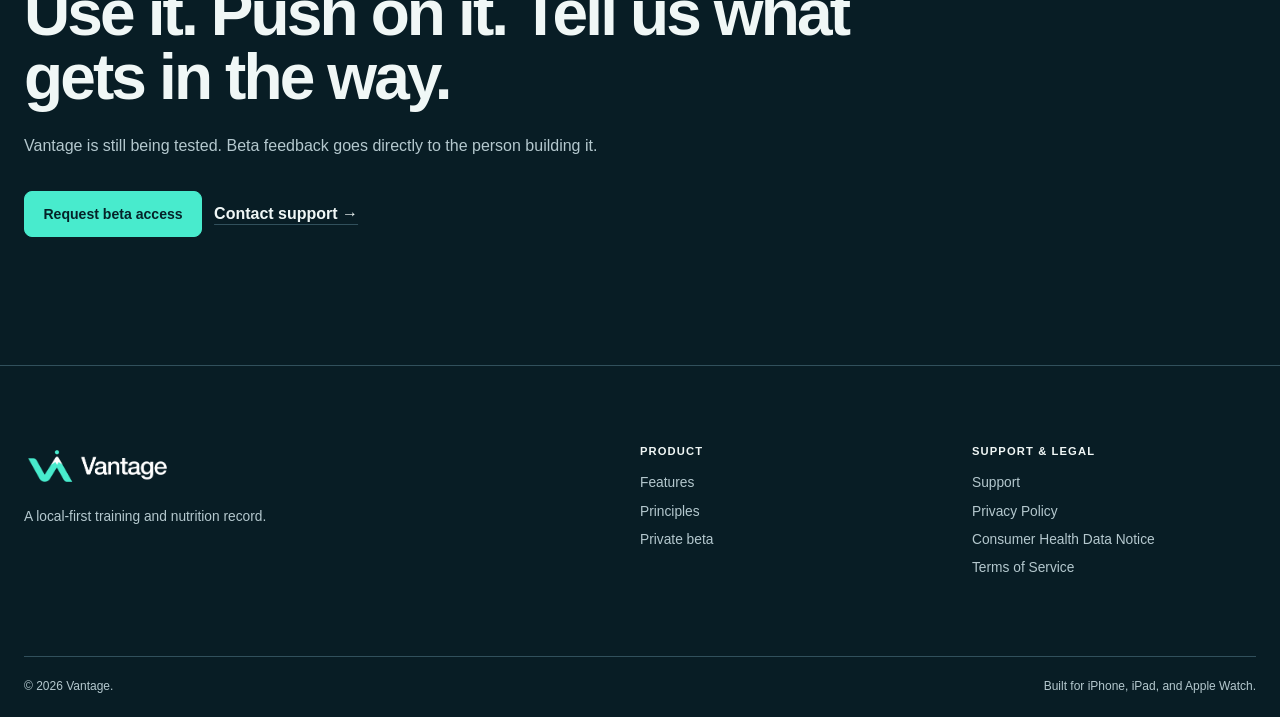
==== commit 16bfd637: "Use midnight teal website palette and high-contrast branding" ====
--- a/index.html
+++ b/index.html
@@ -5,10 +5,10 @@
   <meta name="theme-color" content="#f2f0ea">
   <title>Vantage — Training and nutrition in one record</title>
   <meta name="description" content="Vantage is a local-first training and nutrition app for iPhone, iPad, and Apple Watch. Log workouts, meals, body progress, and see what changed.">
-  <link rel="icon" href="assets/favicon.png?v=20261013"><link rel="stylesheet" href="style.css?v=20261013">
+  <link rel="icon" href="assets/favicon.png?v=20261013"><link rel="stylesheet" href="style.css?v=20261014">
 </head>
 <body>
-  <header class="site-header"><div class="container nav-container"><a href="index.html" class="logo" aria-label="Vantage home"><img src="assets/vantage-full-logo.png?v=20261013" width="166" height="40" alt="Vantage"></a><button class="menu-toggle" type="button" aria-label="Open menu" aria-expanded="false" aria-controls="site-navigation"><svg viewBox="0 0 24 24" aria-hidden="true"><path d="M4 7h16M4 12h16M4 17h16"/></svg></button><nav class="nav-links" id="site-navigation" aria-label="Primary navigation"><a href="features.html">Features</a><a href="about.html">Principles</a><a href="contact.html">Support</a><a href="mailto:support@vantage.support?subject=Vantage%20private%20beta" class="btn btn-primary">Request beta access</a></nav></div></header>
+  <header class="site-header"><div class="container nav-container"><a href="index.html" class="logo" aria-label="Vantage home"><img src="assets/vantage-full-logo-dark.png?v=20261014" width="166" height="40" alt="Vantage"></a><button class="menu-toggle" type="button" aria-label="Open menu" aria-expanded="false" aria-controls="site-navigation"><svg viewBox="0 0 24 24" aria-hidden="true"><path d="M4 7h16M4 12h16M4 17h16"/></svg></button><nav class="nav-links" id="site-navigation" aria-label="Primary navigation"><a href="features.html">Features</a><a href="about.html">Principles</a><a href="contact.html">Support</a><a href="mailto:support@vantage.support?subject=Vantage%20private%20beta" class="btn btn-primary">Request beta access</a></nav></div></header>
 
   <main>
     <section class="hero container">
@@ -54,7 +54,7 @@
     <section class="section container closing-section"><p class="kicker">Private beta</p><h2>Use it. Push on it. Tell us what gets in the way.</h2><p>Vantage is still being tested. Beta feedback goes directly to the person building it.</p><div class="hero-actions"><a href="mailto:support@vantage.support?subject=Vantage%20private%20beta" class="btn btn-primary">Request beta access</a><a href="contact.html" class="text-link">Contact support →</a></div></section>
   </main>
 
-  <footer><div class="container footer-grid"><div class="footer-brand"><a href="index.html" class="logo"><img src="assets/vantage-full-logo.png?v=20261013" width="166" height="40" alt="Vantage"></a><p>A local-first training and nutrition record.</p></div><div class="footer-links"><h2>Product</h2><ul><li><a href="features.html">Features</a></li><li><a href="about.html">Principles</a></li><li><a href="mailto:support@vantage.support?subject=Vantage%20private%20beta">Private beta</a></li></ul></div><div class="footer-links"><h2>Support &amp; legal</h2><ul><li><a href="contact.html">Support</a></li><li><a href="privacy.html">Privacy Policy</a></li><li><a href="consumer-health-data.html">Consumer Health Data Notice</a></li><li><a href="terms.html">Terms of Service</a></li></ul></div></div><div class="container footer-bottom"><p>&copy; 2026 Vantage.</p><p>Built for iPhone, iPad, and Apple Watch.</p></div></footer>
+  <footer><div class="container footer-grid"><div class="footer-brand"><a href="index.html" class="logo"><img src="assets/vantage-full-logo-dark.png?v=20261014" width="166" height="40" alt="Vantage"></a><p>A local-first training and nutrition record.</p></div><div class="footer-links"><h2>Product</h2><ul><li><a href="features.html">Features</a></li><li><a href="about.html">Principles</a></li><li><a href="mailto:support@vantage.support?subject=Vantage%20private%20beta">Private beta</a></li></ul></div><div class="footer-links"><h2>Support &amp; legal</h2><ul><li><a href="contact.html">Support</a></li><li><a href="privacy.html">Privacy Policy</a></li><li><a href="consumer-health-data.html">Consumer Health Data Notice</a></li><li><a href="terms.html">Terms of Service</a></li></ul></div></div><div class="container footer-bottom"><p>&copy; 2026 Vantage.</p><p>Built for iPhone, iPad, and Apple Watch.</p></div></footer>
   <script src="script.js?v=20260927-1"></script>
 </body>
 </html>
--- a/style.css
+++ b/style.css
@@ -1,17 +1,20 @@
 :root {
-  color-scheme: light;
-  --paper: #f2f0ea;
-  --paper-deep: #e7e3da;
-  --white: #fffefa;
-  --ink: #111318;
-  --muted: #64645f;
-  --faint: #8c8b84;
-  --line: #cac6bd;
+  color-scheme: dark;
+  --paper: #081d25;
+  --paper-deep: #0b2630;
+  --surface: #102d37;
+  --accent: #48ebcd;
+  --accent-hover: #7bf2db;
+  --on-accent: #052228;
+  --ink: #f0f7f6;
+  --muted: #b4c8ce;
+  --faint: #96b0b9;
+  --line: #31505c;
   --navy: #172333;
-  --blue: #3a57df;
+  --blue: #8bc5ff;
   --aqua: #29bfd0;
   --coral: #d85748;
-  --green: #168471;
+  --green: #65e0bf;
   --container: 1240px;
   --font: -apple-system, BlinkMacSystemFont, "SF Pro Text", "Helvetica Neue", Arial, sans-serif;
   --display: -apple-system, BlinkMacSystemFont, "SF Pro Display", "Helvetica Neue", Arial, sans-serif;
@@ -30,6 +33,7 @@
 body { margin: 0; background: var(--paper); color: var(--ink); font-family: var(--font); -webkit-font-smoothing: antialiased; }
 img { display: block; max-width: 100%; height: auto; }
 a { color: inherit; text-decoration: none; }
+a:focus-visible, button:focus-visible { outline: 2px solid var(--accent); outline-offset: 4px; }
 p { margin: 0; color: var(--muted); font-size: 1rem; line-height: 1.65; }
 h1, h2, h3 { margin: 0; font-family: var(--display); font-weight: 650; letter-spacing: -.045em; }
 h1 { max-width: 900px; font-size: clamp(3.4rem, 7.1vw, 6.9rem); line-height: .95; }
@@ -40,7 +44,7 @@
 .kicker, .eyebrow { color: var(--ink); font-size: .75rem; font-weight: 750; letter-spacing: .14em; line-height: 1.2; text-transform: uppercase; }
 .section-index, .section-number { color: var(--faint); font-size: .73rem; font-weight: 700; letter-spacing: .1em; text-transform: uppercase; }
 
-.site-header { position: fixed; z-index: 20; top: 0; right: 0; left: 0; border-bottom: 1px solid transparent; background: rgba(242, 240, 234, .94); transition: border-color .2s ease; }
+.site-header { position: fixed; z-index: 20; top: 0; right: 0; left: 0; border-bottom: 1px solid transparent; background: rgba(8, 29, 37, .96); transition: border-color .2s ease; }
 .site-header.scrolled { border-color: var(--line); }
 .nav-container { display: flex; min-height: 72px; align-items: center; justify-content: space-between; }
 .logo { display: inline-flex; align-items: center; gap: .55rem; font-size: 1rem; font-weight: 720; letter-spacing: -.02em; }
@@ -53,10 +57,10 @@
 
 .btn { display: inline-flex; min-height: 46px; align-items: center; justify-content: center; padding: .75rem 1.15rem; border: 1px solid var(--ink); border-radius: 8px; font-size: .88rem; font-weight: 700; transition: transform .15s ease, background-color .15s ease; }
 .btn:hover { transform: translateY(-1px); }
-.btn-primary { background: var(--ink); color: var(--white); }
-.btn-primary:hover { background: var(--navy); }
+.btn-primary { background: var(--accent); color: var(--on-accent); border-color: var(--accent); }
+.btn-primary:hover { background: var(--accent-hover); border-color: var(--accent-hover); }
 .btn-secondary { background: transparent; color: var(--ink); }
-.btn-secondary:hover { background: var(--white); }
+.btn-secondary:hover { background: var(--surface); }
 .text-link { color: var(--ink); font-weight: 700; text-decoration: underline; text-decoration-color: var(--line); text-underline-offset: 5px; }
 
 .hero { display: grid; min-height: 940px; grid-template-columns: minmax(0, .9fr) minmax(480px, 1.1fr); align-items: center; gap: clamp(3rem, 7vw, 7rem); padding-top: 150px; padding-bottom: 90px; }
@@ -64,7 +68,7 @@
 .hero-lede { max-width: 620px; margin-top: var(--space-5); font-size: clamp(1.08rem, 1.5vw, 1.3rem); }
 .hero-actions { display: flex; flex-wrap: wrap; align-items: center; gap: .75rem; margin-top: var(--space-5); }
 .hero-proof { margin: 0; }
-.hero-proof img { width: 100%; background: var(--white); }
+.hero-proof img { width: 100%; background: var(--surface); }
 .hero-proof figcaption, .wide-proof figcaption { display: flex; justify-content: space-between; gap: 1rem; padding-top: .75rem; color: var(--muted); font-size: .78rem; }
 .hero-proof figcaption span { color: var(--ink); font-weight: 700; }
 
@@ -95,7 +99,7 @@
 .dark-section p { color: #aaaeb4; }
 .dark-section .kicker, .dark-section .section-number { color: #7dd9e1; }
 .watch-layout { display: grid; grid-template-columns: 150px minmax(0, 1fr) minmax(340px, .75fr); gap: clamp(2rem, 6vw, 6rem); align-items: center; }
-.watch-layout .section-index { align-self: start; color: #6f7781; }
+.watch-layout .section-index { align-self: start; color: #9aafb9; }
 .watch-copy h2 { max-width: 650px; margin: var(--space-3) 0 var(--space-5); }
 .watch-copy > p:not(.kicker) { max-width: 600px; }
 .plain-list { display: grid; gap: 0; margin: var(--space-6) 0 0; padding: 0; list-style: none; border-top: 1px solid #39414a; }
@@ -103,7 +107,7 @@
 .plain-list span { color: #f7f5ef; font-weight: 700; }
 .watch-proof { position: relative; margin: 0; padding-inline: 24px; }
 .watch-proof::before { position: absolute; top: 46%; left: 50%; width: min(92%, 390px); aspect-ratio: 1; border-radius: 50%; background: radial-gradient(circle, rgba(91, 120, 147, .15), rgba(16, 21, 29, 0) 70%); content: ""; transform: translate(-50%, -50%); }
-.watch-proof figcaption { display: flex; justify-content: center; gap: .45rem; padding-top: 1rem; color: #7f8791; font-size: .76rem; text-align: center; }
+.watch-proof figcaption { display: flex; justify-content: center; gap: .45rem; padding-top: 1rem; color: #9aafb9; font-size: .76rem; text-align: center; }
 .watch-proof figcaption span { color: #d5d8dd; font-weight: 700; }
 .watch-device { position: relative; z-index: 1; width: min(100%, 306px); margin: 28px auto 0; padding: 6px; border: 1px solid #747a80; border-radius: 29% / 24%; background: linear-gradient(135deg, #858b90 0%, #30353a 22%, #171a1e 52%, #555b61 78%, #94999d 100%); box-shadow: 0 30px 70px rgba(0, 0, 0, .5), inset 0 0 0 1px rgba(255, 255, 255, .22), inset 0 0 0 3px rgba(10, 12, 15, .38); }
 .watch-crown { position: absolute; z-index: -1; top: 24%; left: calc(100% - 2px); width: 14px; height: 46px; border: 1px solid #686e73; border-radius: 0 9px 9px 0; background: repeating-linear-gradient(0deg, #3e4449 0 2px, #747a7e 2px 3px); box-shadow: 3px 4px 10px rgba(0, 0, 0, .3); }
@@ -162,7 +166,7 @@
 .wide-proof img { border: 1px solid #39414a; }
 .next-section { max-width: 980px; }
 .device-showcase { display: grid; grid-template-columns: minmax(0, 1.35fr) minmax(300px, .65fr); gap: clamp(2rem, 6vw, 6rem); align-items: center; }
-.wide-proof figcaption { color: #7f8791; }
+.wide-proof figcaption { color: #9aafb9; }
 
 .capability-grid { display: grid; grid-template-columns: repeat(3, 1fr); margin-top: var(--space-7); border-top: 1px solid var(--line); border-left: 1px solid var(--line); }
 .capability-grid article { min-height: 245px; padding: var(--space-5); border-right: 1px solid var(--line); border-bottom: 1px solid var(--line); }
@@ -172,7 +176,7 @@
 .feature-link-row { margin-top: var(--space-5); }
 .current-section > .section-index, .control-section > .section-index { margin-bottom: var(--space-7); }
 
-.document-content { max-width: 820px; margin: 0 auto; padding: clamp(1.5rem, 5vw, 4rem); border: 1px solid var(--line); background: var(--white); }
+.document-content { max-width: 820px; margin: 0 auto; padding: clamp(1.5rem, 5vw, 4rem); border: 1px solid var(--line); background: var(--surface); }
 .document-content h2, .document-content h3 { margin: var(--space-6) 0 var(--space-3); }
 .document-content h2 { font-size: clamp(1.7rem, 3vw, 2.6rem); }
 .document-content h3 { font-size: 1.35rem; }
@@ -187,7 +191,7 @@
 .legal-nav a { padding: .6rem .8rem; border: 1px solid var(--line); border-radius: 6px; color: var(--muted); font-size: .82rem; font-weight: 650; }
 .legal-section { padding-top: var(--space-5); }
 .legal-introduction { padding-bottom: var(--space-3); border-bottom: 1px solid var(--line); }
-.card { padding: clamp(2rem, 7vw, 5rem); border: 1px solid var(--line); background: var(--white); }
+.card { padding: clamp(2rem, 7vw, 5rem); border: 1px solid var(--line); background: var(--surface); }
 .text-center { text-align: center; }
 .icon-tile { display: grid; width: 50px; height: 50px; place-items: center; }
 
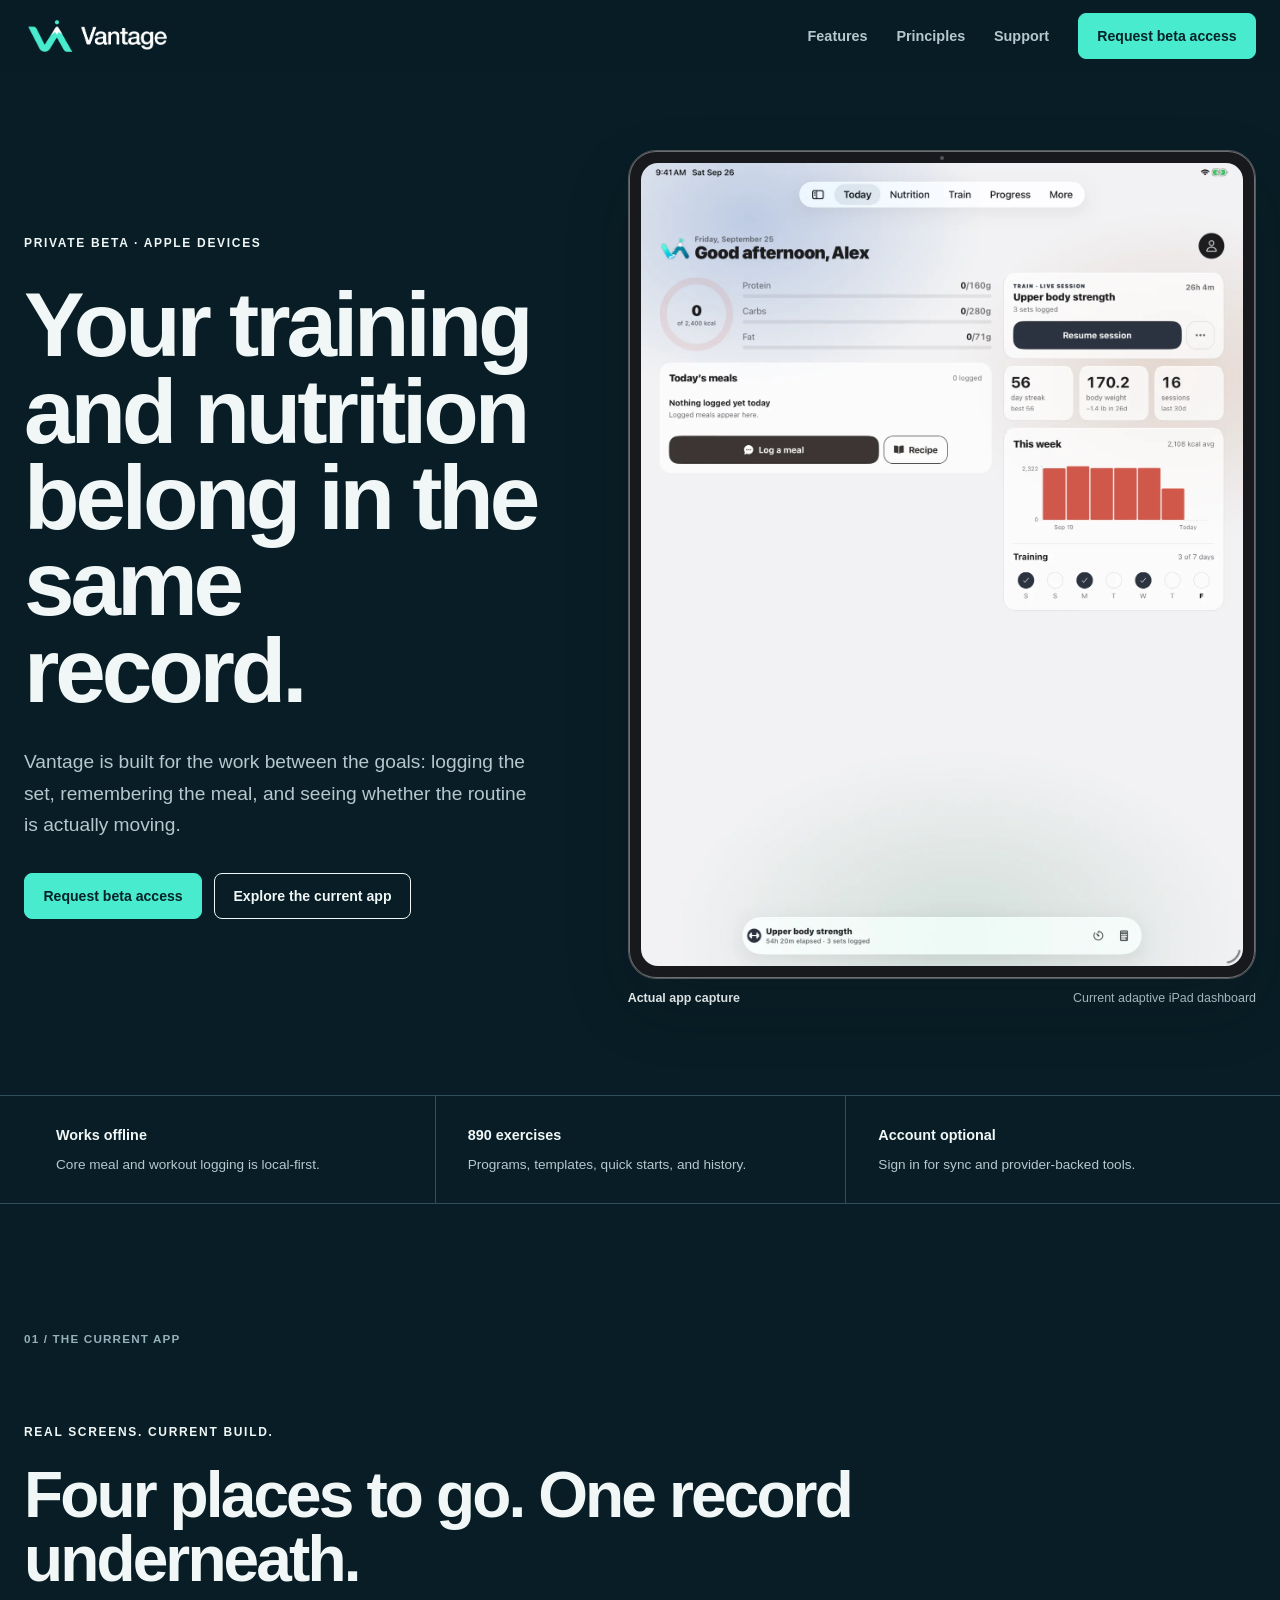
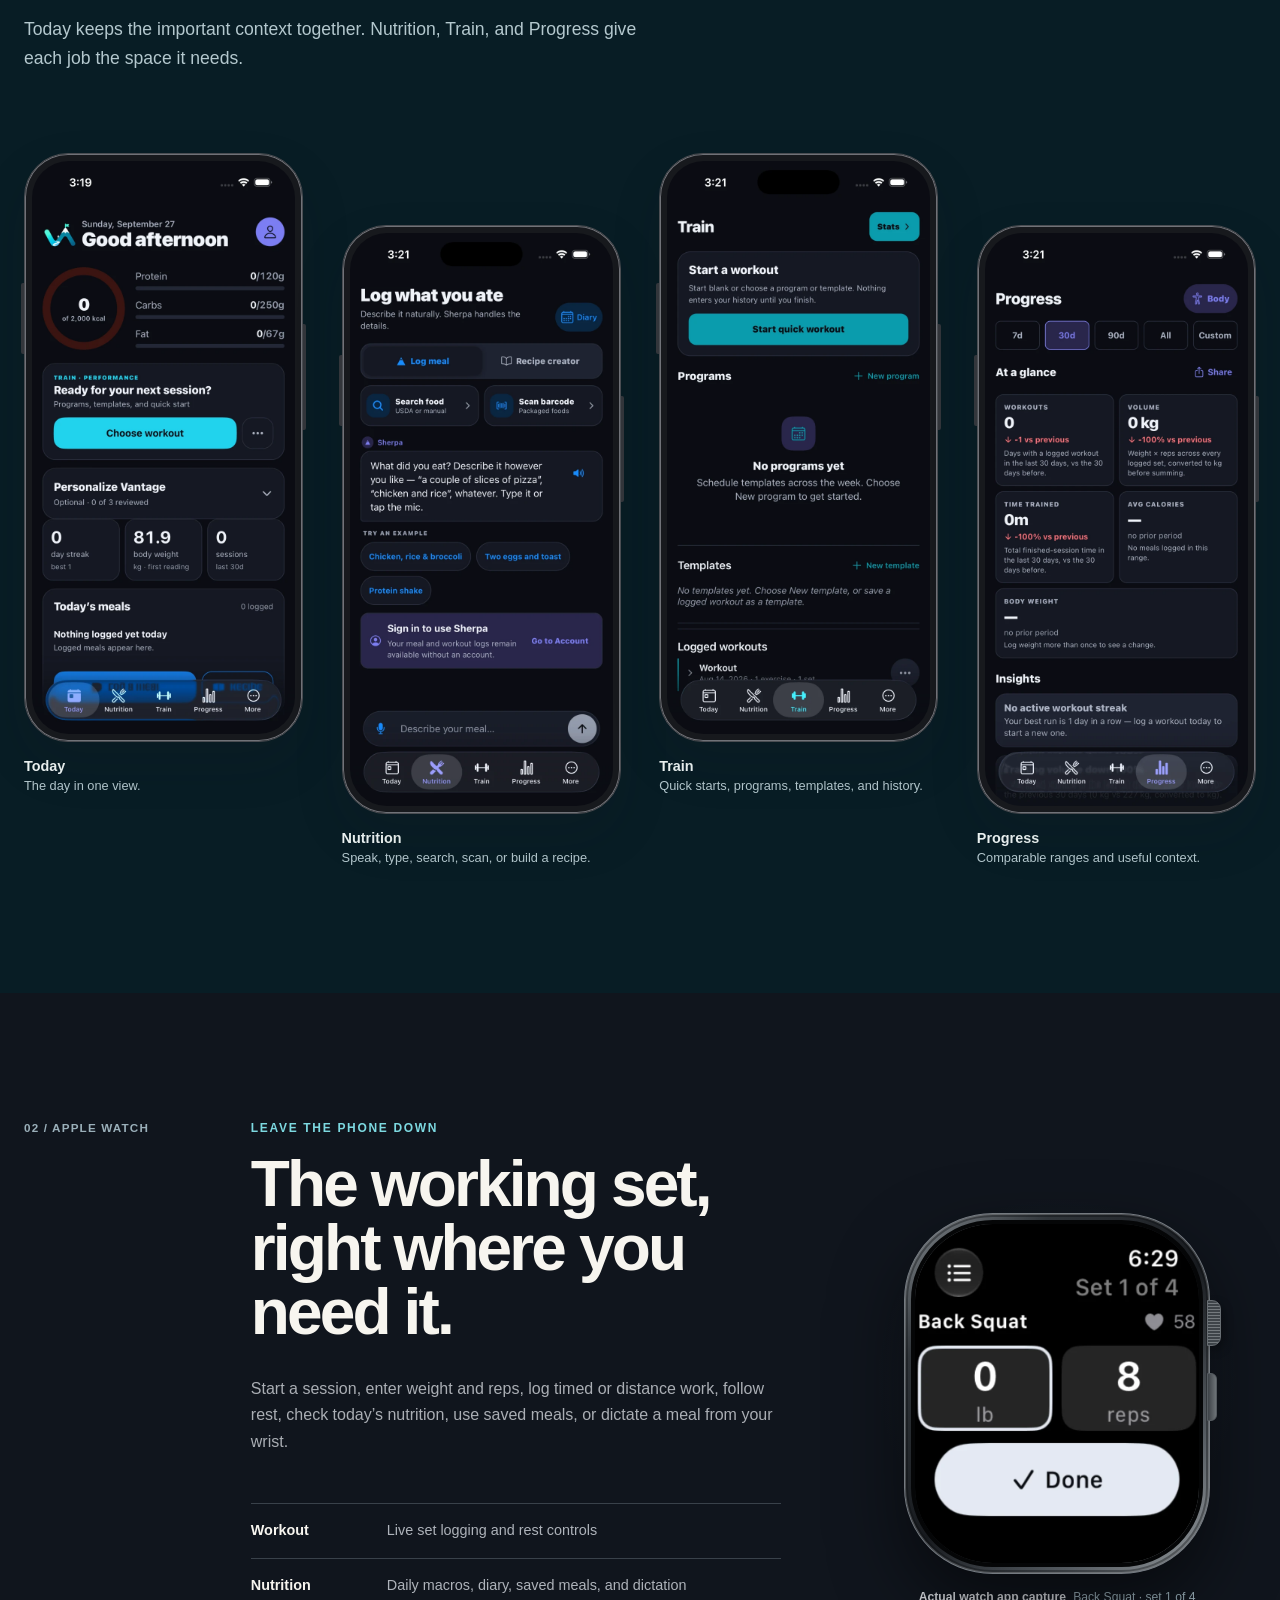
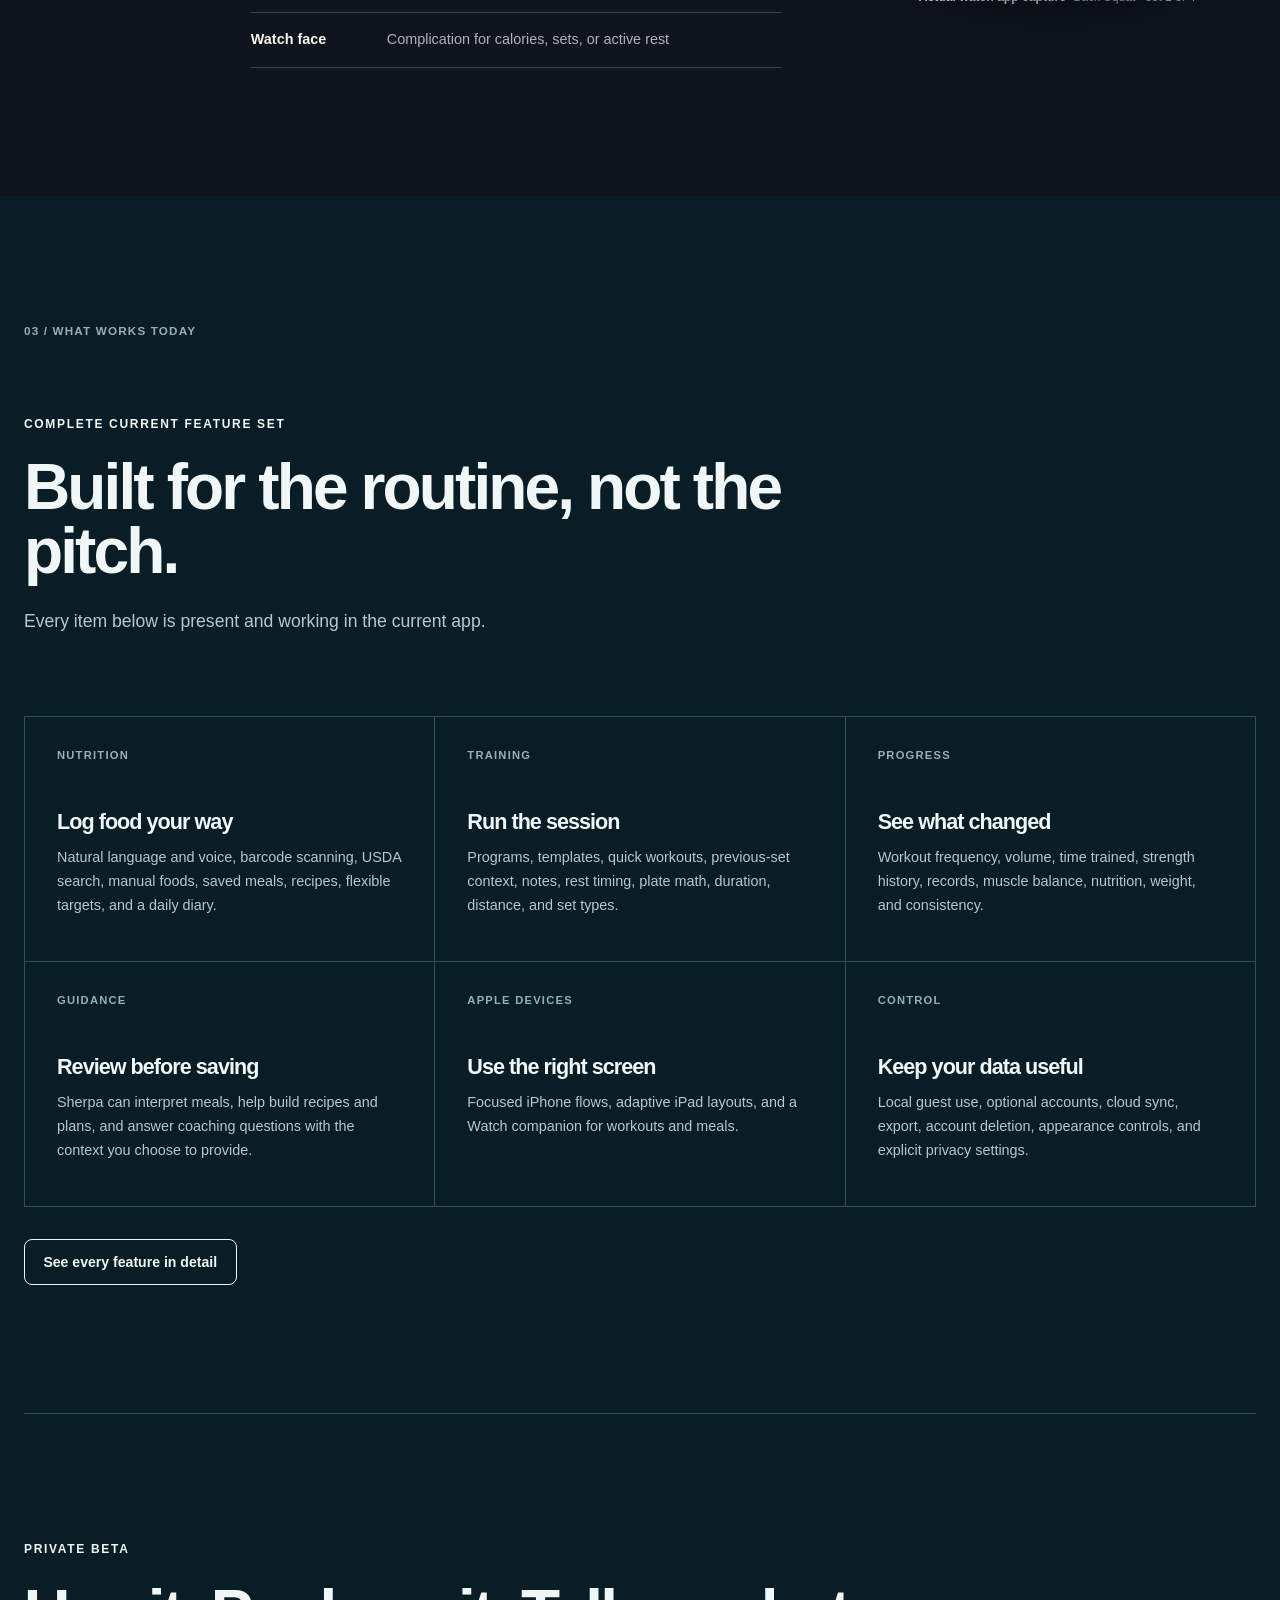
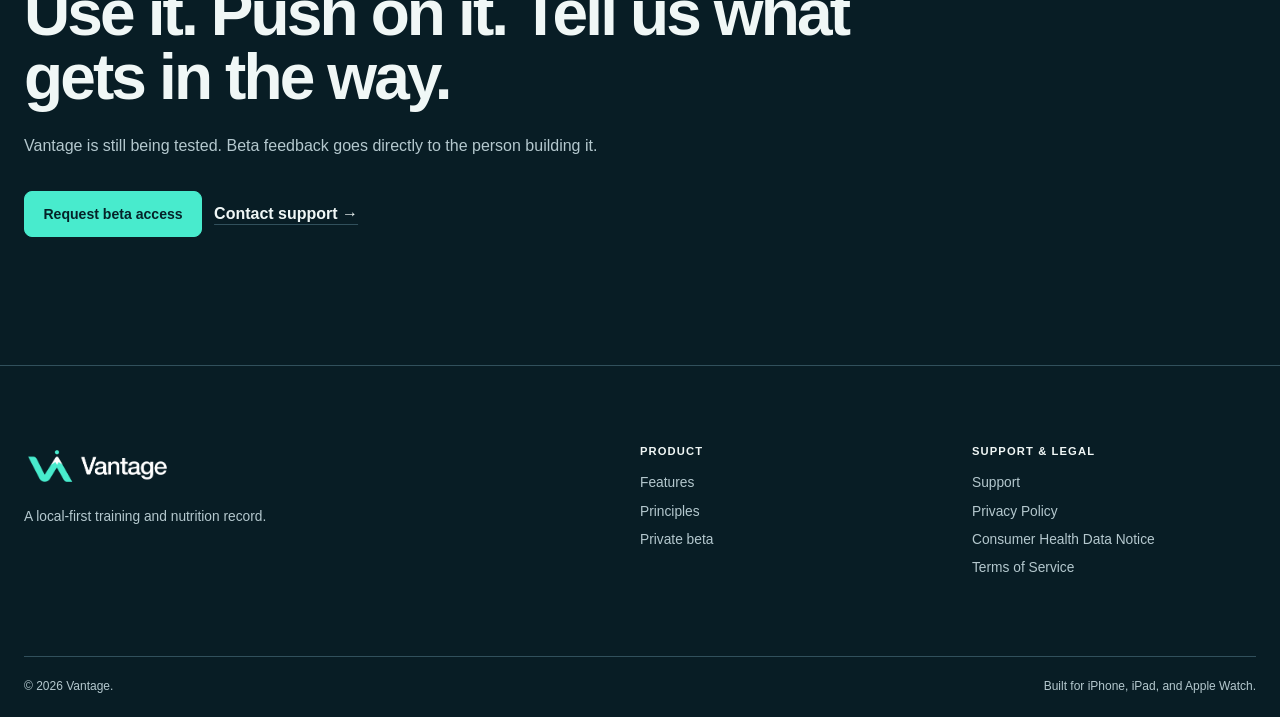
==== commit 0408dad4: "Align V arm with mountain summit across brand assets" ====
--- a/index.html
+++ b/index.html
@@ -5,10 +5,10 @@
   <meta name="theme-color" content="#f2f0ea">
   <title>Vantage — Training and nutrition in one record</title>
   <meta name="description" content="Vantage is a local-first training and nutrition app for iPhone, iPad, and Apple Watch. Log workouts, meals, body progress, and see what changed.">
-  <link rel="icon" href="assets/favicon.png?v=20261013"><link rel="stylesheet" href="style.css?v=20261014">
+  <link rel="icon" href="assets/favicon.png?v=20261018"><link rel="stylesheet" href="style.css?v=20261014">
 </head>
 <body>
-  <header class="site-header"><div class="container nav-container"><a href="index.html" class="logo" aria-label="Vantage home"><img src="assets/vantage-full-logo-dark.png?v=20261014" width="166" height="40" alt="Vantage"></a><button class="menu-toggle" type="button" aria-label="Open menu" aria-expanded="false" aria-controls="site-navigation"><svg viewBox="0 0 24 24" aria-hidden="true"><path d="M4 7h16M4 12h16M4 17h16"/></svg></button><nav class="nav-links" id="site-navigation" aria-label="Primary navigation"><a href="features.html">Features</a><a href="about.html">Principles</a><a href="contact.html">Support</a><a href="mailto:support@vantage.support?subject=Vantage%20private%20beta" class="btn btn-primary">Request beta access</a></nav></div></header>
+  <header class="site-header"><div class="container nav-container"><a href="index.html" class="logo" aria-label="Vantage home"><img src="assets/vantage-full-logo-dark.png?v=20261018" width="166" height="40" alt="Vantage"></a><button class="menu-toggle" type="button" aria-label="Open menu" aria-expanded="false" aria-controls="site-navigation"><svg viewBox="0 0 24 24" aria-hidden="true"><path d="M4 7h16M4 12h16M4 17h16"/></svg></button><nav class="nav-links" id="site-navigation" aria-label="Primary navigation"><a href="features.html">Features</a><a href="about.html">Principles</a><a href="contact.html">Support</a><a href="mailto:support@vantage.support?subject=Vantage%20private%20beta" class="btn btn-primary">Request beta access</a></nav></div></header>
 
   <main>
     <section class="hero container">
@@ -54,7 +54,7 @@
     <section class="section container closing-section"><p class="kicker">Private beta</p><h2>Use it. Push on it. Tell us what gets in the way.</h2><p>Vantage is still being tested. Beta feedback goes directly to the person building it.</p><div class="hero-actions"><a href="mailto:support@vantage.support?subject=Vantage%20private%20beta" class="btn btn-primary">Request beta access</a><a href="contact.html" class="text-link">Contact support →</a></div></section>
   </main>
 
-  <footer><div class="container footer-grid"><div class="footer-brand"><a href="index.html" class="logo"><img src="assets/vantage-full-logo-dark.png?v=20261014" width="166" height="40" alt="Vantage"></a><p>A local-first training and nutrition record.</p></div><div class="footer-links"><h2>Product</h2><ul><li><a href="features.html">Features</a></li><li><a href="about.html">Principles</a></li><li><a href="mailto:support@vantage.support?subject=Vantage%20private%20beta">Private beta</a></li></ul></div><div class="footer-links"><h2>Support &amp; legal</h2><ul><li><a href="contact.html">Support</a></li><li><a href="privacy.html">Privacy Policy</a></li><li><a href="consumer-health-data.html">Consumer Health Data Notice</a></li><li><a href="terms.html">Terms of Service</a></li></ul></div></div><div class="container footer-bottom"><p>&copy; 2026 Vantage.</p><p>Built for iPhone, iPad, and Apple Watch.</p></div></footer>
+  <footer><div class="container footer-grid"><div class="footer-brand"><a href="index.html" class="logo"><img src="assets/vantage-full-logo-dark.png?v=20261018" width="166" height="40" alt="Vantage"></a><p>A local-first training and nutrition record.</p></div><div class="footer-links"><h2>Product</h2><ul><li><a href="features.html">Features</a></li><li><a href="about.html">Principles</a></li><li><a href="mailto:support@vantage.support?subject=Vantage%20private%20beta">Private beta</a></li></ul></div><div class="footer-links"><h2>Support &amp; legal</h2><ul><li><a href="contact.html">Support</a></li><li><a href="privacy.html">Privacy Policy</a></li><li><a href="consumer-health-data.html">Consumer Health Data Notice</a></li><li><a href="terms.html">Terms of Service</a></li></ul></div></div><div class="container footer-bottom"><p>&copy; 2026 Vantage.</p><p>Built for iPhone, iPad, and Apple Watch.</p></div></footer>
   <script src="script.js?v=20260927-1"></script>
 </body>
 </html>
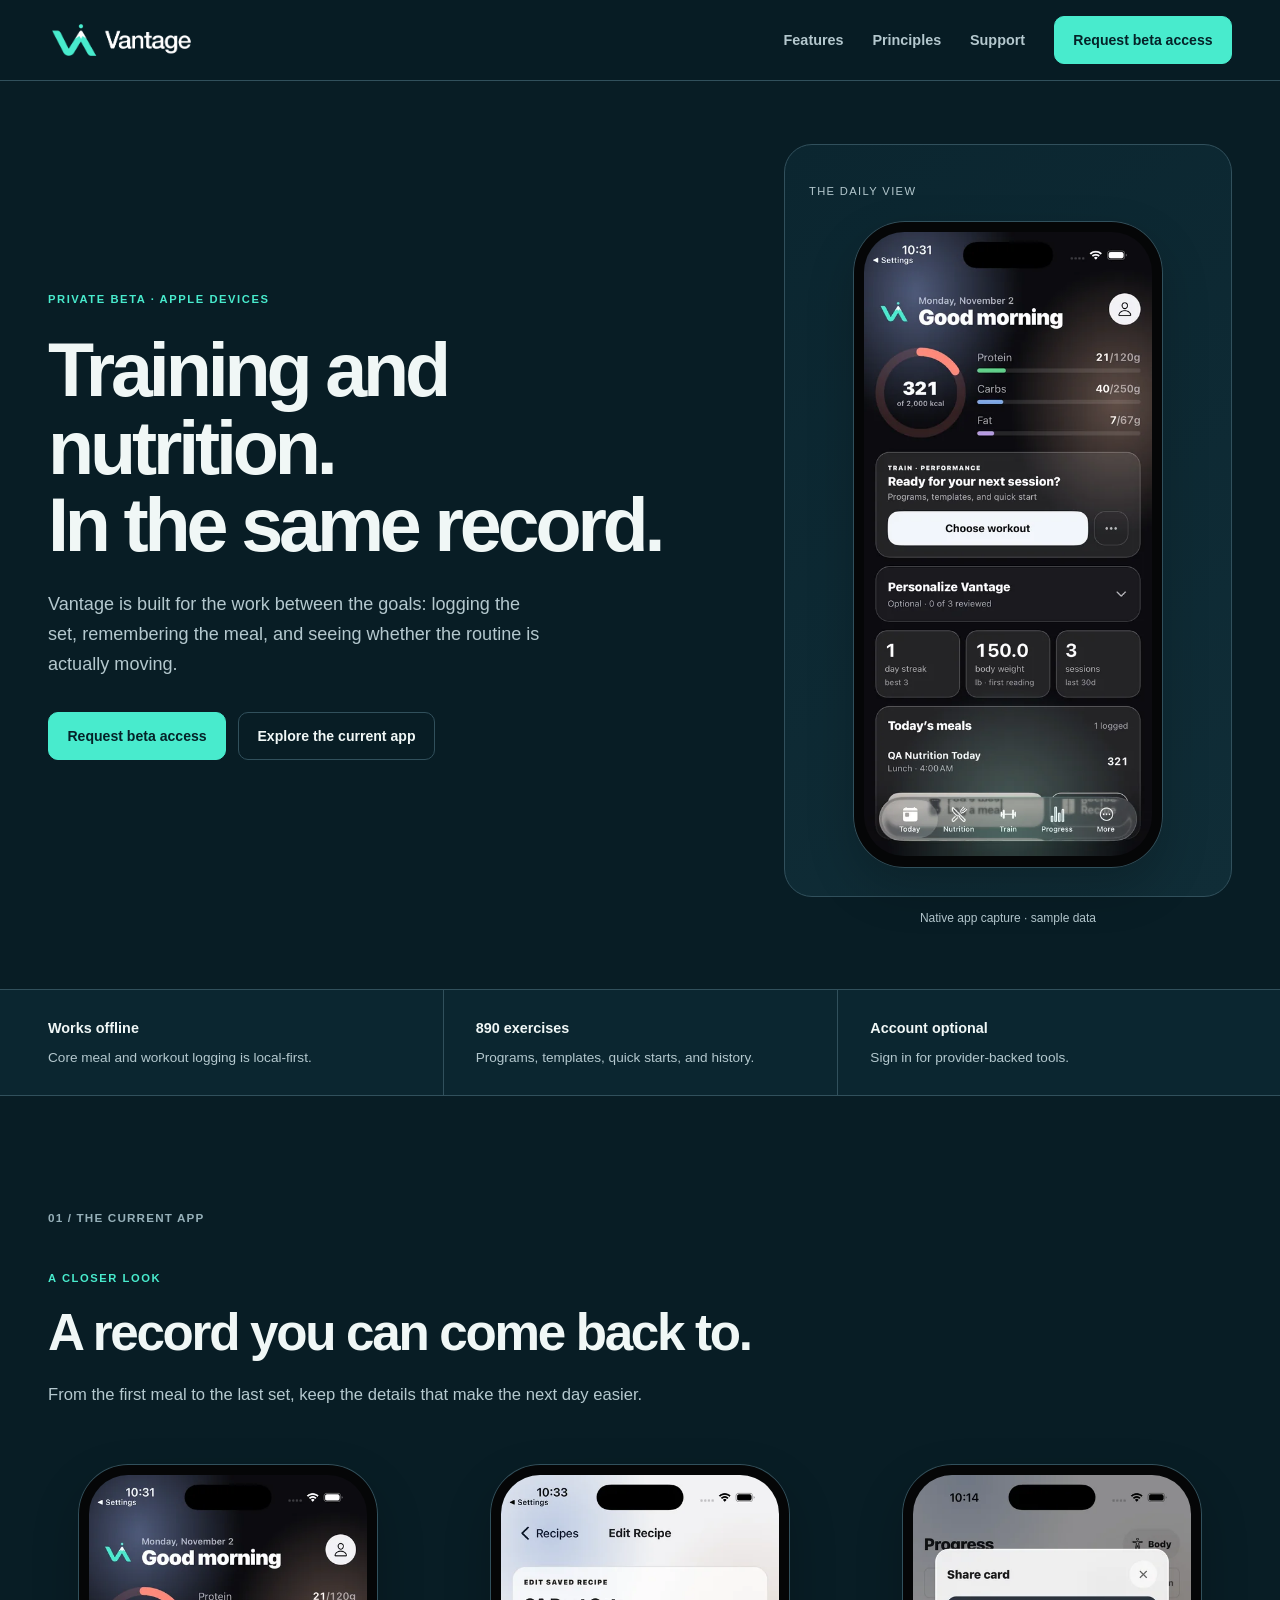
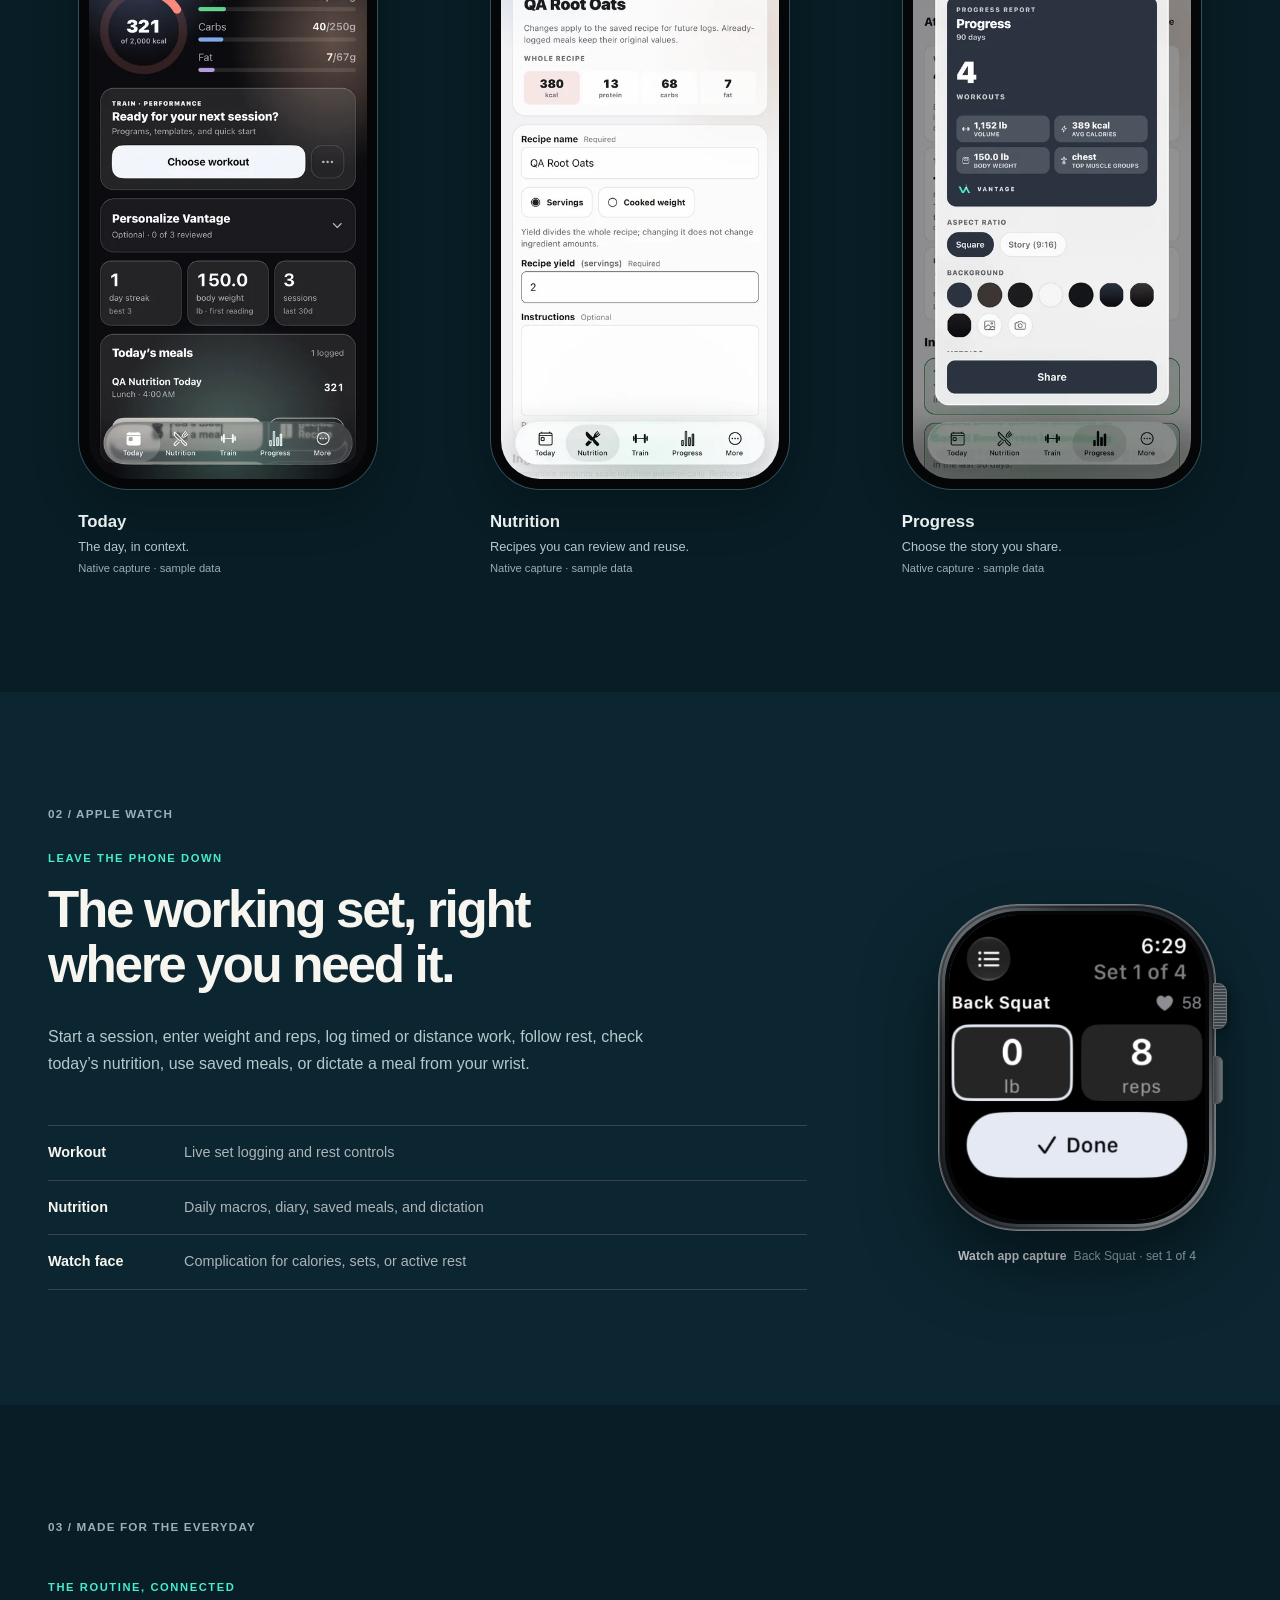
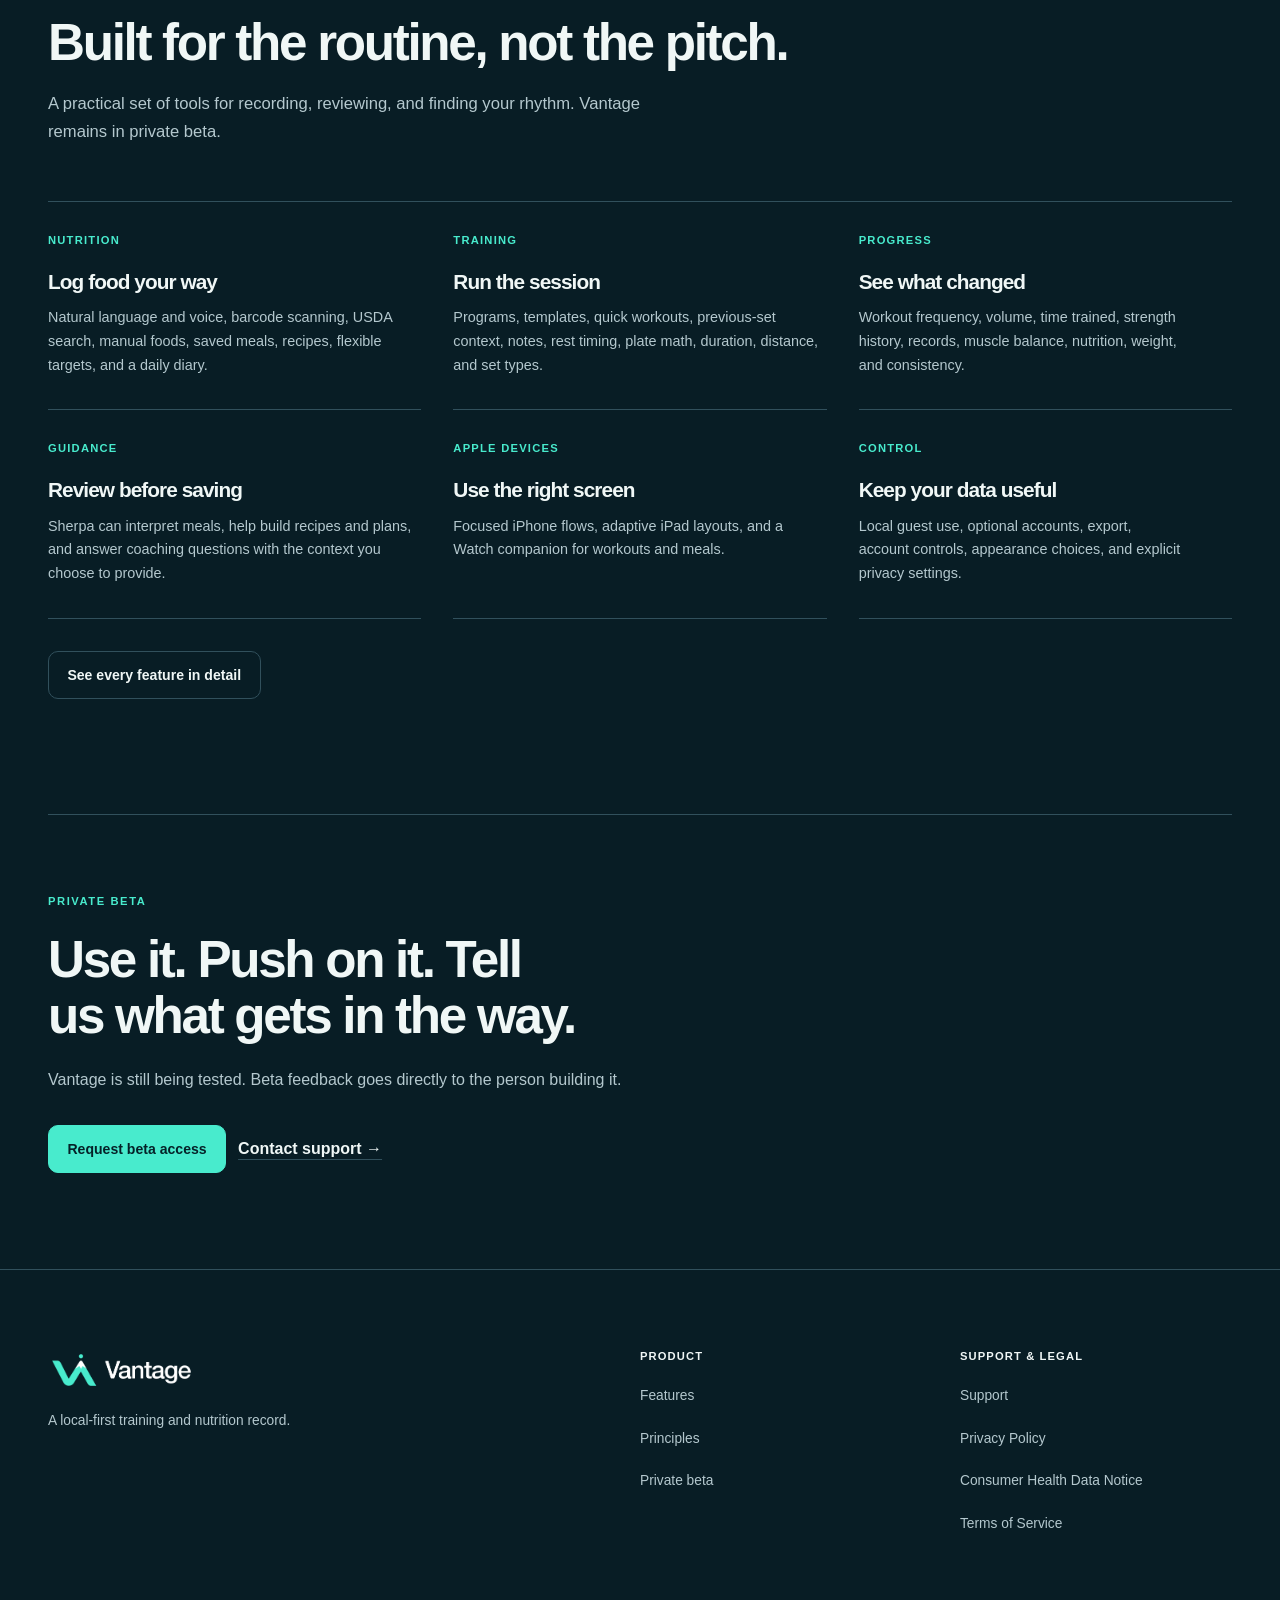
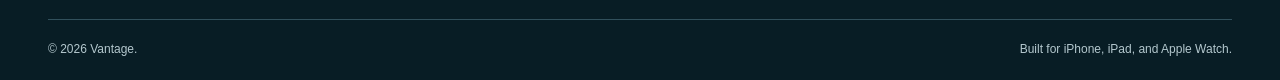
==== commit fa86ef46: "Refresh app screenshots, motion, and iPhone proportions" ====
--- a/index.html
+++ b/index.html
@@ -2,51 +2,49 @@
 <html lang="en">
 <head>
   <meta charset="utf-8"><meta name="viewport" content="width=device-width, initial-scale=1">
-  <meta name="theme-color" content="#f2f0ea">
+  <meta name="theme-color" content="#081d25">
   <title>Vantage — Training and nutrition in one record</title>
   <meta name="description" content="Vantage is a local-first training and nutrition app for iPhone, iPad, and Apple Watch. Log workouts, meals, body progress, and see what changed.">
   <link rel="icon" href="assets/favicon.png?v=20261018"><link rel="stylesheet" href="style.css?v=20261014">
+  <script>document.documentElement.classList.add('marketing-js');</script>
+  <link rel="stylesheet" href="marketing.css?v=20261102-frame2">
 </head>
-<body>
+<body class="marketing-page">
+  <a class="skip-link" href="#main-content">Skip to content</a>
   <header class="site-header"><div class="container nav-container"><a href="index.html" class="logo" aria-label="Vantage home"><img src="assets/vantage-full-logo-dark.png?v=20261018" width="166" height="40" alt="Vantage"></a><button class="menu-toggle" type="button" aria-label="Open menu" aria-expanded="false" aria-controls="site-navigation"><svg viewBox="0 0 24 24" aria-hidden="true"><path d="M4 7h16M4 12h16M4 17h16"/></svg></button><nav class="nav-links" id="site-navigation" aria-label="Primary navigation"><a href="features.html">Features</a><a href="about.html">Principles</a><a href="contact.html">Support</a><a href="mailto:support@vantage.support?subject=Vantage%20private%20beta" class="btn btn-primary">Request beta access</a></nav></div></header>
 
-  <main>
+  <main id="main-content" tabindex="-1">
     <section class="hero container">
-      <div class="hero-copy"><p class="kicker">Private beta · Apple devices</p><h1>Your training and nutrition belong in the same record.</h1><p class="hero-lede">Vantage is built for the work between the goals: logging the set, remembering the meal, and seeing whether the routine is actually moving.</p><div class="hero-actions"><a href="mailto:support@vantage.support?subject=Vantage%20private%20beta" class="btn btn-primary">Request beta access</a><a href="features.html" class="btn btn-secondary">Explore the current app</a></div></div>
-      <figure class="hero-proof"><div class="ipad-device"><span class="ipad-camera" aria-hidden="true"></span><img src="assets/product/ipad-today.webp?v=3" width="1400" height="1867" alt="Current Vantage iPad dashboard with nutrition, an active workout, weekly calories, and training consistency"></div><figcaption><span>Actual app capture</span> Current adaptive iPad dashboard</figcaption></figure>
+      <div class="hero-copy"><p class="kicker">Private beta · Apple devices</p><h1>Training and nutrition.<br>In the same record.</h1><p class="hero-lede">Vantage is built for the work between the goals: logging the set, remembering the meal, and seeing whether the routine is actually moving.</p><div class="hero-actions"><a href="mailto:support@vantage.support?subject=Vantage%20private%20beta" class="btn btn-primary">Request beta access</a><a href="features.html" class="btn btn-secondary">Explore the current app</a></div></div>
+      <figure class="hero-proof"><div class="hero-stage"><span class="proof-label">The daily view</span><div class="device-frame"><img src="assets/product/current/phone-today-dark-460.webp" srcset="assets/product/current/phone-today-dark-460.webp 460w, assets/product/current/phone-today-dark-920.webp 920w" sizes="(max-width: 480px) calc(100vw - 80px), 310px" width="920" height="2000" fetchpriority="high" decoding="async" alt="Vantage Today in dark appearance, with daily nutrition and training context"></div></div><figcaption>Native app capture · sample data</figcaption></figure>
     </section>
 
-    <section class="fact-bar" aria-label="Product facts"><div class="container fact-grid"><p><strong>Works offline</strong><span>Core meal and workout logging is local-first.</span></p><p><strong>890 exercises</strong><span>Programs, templates, quick starts, and history.</span></p><p><strong>Account optional</strong><span>Sign in for sync and provider-backed tools.</span></p></div></section>
+    <section class="fact-bar" aria-label="Product facts"><div class="container fact-grid"><p><strong>Works offline</strong><span>Core meal and workout logging is local-first.</span></p><p><strong>890 exercises</strong><span>Programs, templates, quick starts, and history.</span></p><p><strong>Account optional</strong><span>Sign in for provider-backed tools.</span></p></div></section>
 
     <section class="section container proof-section">
       <div class="section-index">01 / The current app</div>
-      <div class="section-heading"><p class="kicker">Real screens. Current build.</p><h2>Four places to go. One record underneath.</h2><p>Today keeps the important context together. Nutrition, Train, and Progress give each job the space it needs.</p></div>
-      <div class="screen-grid screen-grid-four">
-        <figure class="screen-figure"><div class="device-frame"><img src="assets/product/iphone-today.webp?v=4" width="700" height="1522" loading="lazy" alt="Current Vantage Today screen showing nutrition targets and the next workout"></div><figcaption><strong>Today</strong><span>The day in one view.</span></figcaption></figure>
-        <figure class="screen-figure screen-offset"><div class="device-frame"><img src="assets/product/iphone-meal.webp?v=4" width="700" height="1522" loading="lazy" alt="Current Vantage meal logging screen with natural language, food search, barcode scan, and recipe creation"></div><figcaption><strong>Nutrition</strong><span>Speak, type, search, scan, or build a recipe.</span></figcaption></figure>
-        <figure class="screen-figure"><div class="device-frame"><img src="assets/product/iphone-train.webp?v=4" width="700" height="1522" loading="lazy" alt="Current Vantage Train screen with quick workout, programs, templates, and workout history"></div><figcaption><strong>Train</strong><span>Quick starts, programs, templates, and history.</span></figcaption></figure>
-        <figure class="screen-figure screen-offset"><div class="device-frame"><img src="assets/product/iphone-progress.webp?v=4" width="700" height="1522" loading="lazy" alt="Current Vantage Progress screen with period comparisons and training metrics"></div><figcaption><strong>Progress</strong><span>Comparable ranges and useful context.</span></figcaption></figure>
-      </div>
+      <div class="section-heading"><p class="kicker">A closer look</p><h2>A record you can come back to.</h2><p>From the first meal to the last set, keep the details that make the next day easier.</p></div>
+      <div class="screen-grid"><figure class="screen-figure" data-reveal><div class="device-frame"><img src="assets/product/current/phone-today-dark-460.webp" srcset="assets/product/current/phone-today-dark-460.webp 460w, assets/product/current/phone-today-dark-920.webp 920w" sizes="(max-width: 480px) calc(100vw - 80px), 310px" width="920" height="2000" loading="lazy" decoding="async" alt="Vantage Today dashboard in dark appearance"></div><figcaption><strong>Today</strong><span>The day, in context.</span><small>Native capture · sample data</small></figcaption></figure><figure class="screen-figure" data-reveal><div class="device-frame"><img src="assets/product/current/phone-recipe-light-460.webp" srcset="assets/product/current/phone-recipe-light-460.webp 460w, assets/product/current/phone-recipe-light-920.webp 920w" sizes="(max-width: 480px) calc(100vw - 80px), 310px" width="920" height="2000" loading="lazy" decoding="async" alt="Vantage recipe detail in light appearance"></div><figcaption><strong>Nutrition</strong><span>Recipes you can review and reuse.</span><small>Native capture · sample data</small></figcaption></figure><figure class="screen-figure" data-reveal><div class="device-frame"><img src="assets/product/current/phone-share-preview-460.webp" srcset="assets/product/current/phone-share-preview-460.webp 460w, assets/product/current/phone-share-preview-920.webp 920w" sizes="(max-width: 480px) calc(100vw - 80px), 310px" width="920" height="2000" loading="lazy" decoding="async" alt="Vantage progress share-card preview"></div><figcaption><strong>Progress</strong><span>Choose the story you share.</span><small>Native capture · sample data</small></figcaption></figure></div>
     </section>
 
     <section class="section dark-section">
       <div class="container watch-layout">
         <div class="section-index">02 / Apple Watch</div>
         <div class="watch-copy"><p class="kicker">Leave the phone down</p><h2>The working set, right where you need it.</h2><p>Start a session, enter weight and reps, log timed or distance work, follow rest, check today’s nutrition, use saved meals, or dictate a meal from your wrist.</p><ul class="plain-list"><li><span>Workout</span> Live set logging and rest controls</li><li><span>Nutrition</span> Daily macros, diary, saved meals, and dictation</li><li><span>Watch face</span> Complication for calories, sets, or active rest</li></ul></div>
-        <figure class="watch-proof"><div class="watch-device"><span class="watch-crown" aria-hidden="true"></span><div class="watch-screen"><img src="assets/product/watch-workout.webp?v=2" width="700" height="835" loading="lazy" alt="Current Vantage Apple Watch app logging Back Squat set 1 of 4"></div></div><figcaption><span>Actual watch app capture</span> Back Squat · set 1 of 4</figcaption></figure>
+        <figure class="watch-proof"><div class="watch-device"><span class="watch-crown" aria-hidden="true"></span><div class="watch-screen"><img src="assets/product/watch-workout.webp?v=2" width="700" height="835" loading="lazy" decoding="async" alt="Vantage Apple Watch app logging Back Squat set 1 of 4"></div></div><figcaption><span>Watch app capture</span> Back Squat · set 1 of 4</figcaption></figure>
       </div>
     </section>
 
     <section class="section container current-section">
-      <div class="section-index">03 / What works today</div>
-      <div class="section-heading"><p class="kicker">Complete current feature set</p><h2>Built for the routine, not the pitch.</h2><p>Every item below is present and working in the current app.</p></div>
+      <div class="section-index">03 / Made for the everyday</div>
+      <div class="section-heading"><p class="kicker">The routine, connected</p><h2>Built for the routine, not the pitch.</h2><p>A practical set of tools for recording, reviewing, and finding your rhythm. Vantage remains in private beta.</p></div>
       <div class="capability-grid">
         <article><span>Nutrition</span><h3>Log food your way</h3><p>Natural language and voice, barcode scanning, USDA search, manual foods, saved meals, recipes, flexible targets, and a daily diary.</p></article>
         <article><span>Training</span><h3>Run the session</h3><p>Programs, templates, quick workouts, previous-set context, notes, rest timing, plate math, duration, distance, and set types.</p></article>
         <article><span>Progress</span><h3>See what changed</h3><p>Workout frequency, volume, time trained, strength history, records, muscle balance, nutrition, weight, and consistency.</p></article>
         <article><span>Guidance</span><h3>Review before saving</h3><p>Sherpa can interpret meals, help build recipes and plans, and answer coaching questions with the context you choose to provide.</p></article>
         <article><span>Apple devices</span><h3>Use the right screen</h3><p>Focused iPhone flows, adaptive iPad layouts, and a Watch companion for workouts and meals.</p></article>
-        <article><span>Control</span><h3>Keep your data useful</h3><p>Local guest use, optional accounts, cloud sync, export, account deletion, appearance controls, and explicit privacy settings.</p></article>
+        <article><span>Control</span><h3>Keep your data useful</h3><p>Local guest use, optional accounts, export, account controls, appearance choices, and explicit privacy settings.</p></article>
       </div>
       <div class="feature-link-row"><a href="features.html" class="btn btn-secondary">See every feature in detail</a></div>
     </section>
@@ -55,6 +53,6 @@
   </main>
 
   <footer><div class="container footer-grid"><div class="footer-brand"><a href="index.html" class="logo"><img src="assets/vantage-full-logo-dark.png?v=20261018" width="166" height="40" alt="Vantage"></a><p>A local-first training and nutrition record.</p></div><div class="footer-links"><h2>Product</h2><ul><li><a href="features.html">Features</a></li><li><a href="about.html">Principles</a></li><li><a href="mailto:support@vantage.support?subject=Vantage%20private%20beta">Private beta</a></li></ul></div><div class="footer-links"><h2>Support &amp; legal</h2><ul><li><a href="contact.html">Support</a></li><li><a href="privacy.html">Privacy Policy</a></li><li><a href="consumer-health-data.html">Consumer Health Data Notice</a></li><li><a href="terms.html">Terms of Service</a></li></ul></div></div><div class="container footer-bottom"><p>&copy; 2026 Vantage.</p><p>Built for iPhone, iPad, and Apple Watch.</p></div></footer>
-  <script src="script.js?v=20260927-1"></script>
+  <script src="marketing.js?v=20261102" defer></script>
 </body>
 </html>
--- a/marketing.css
+++ b/marketing.css
@@ -0,0 +1,160 @@
+/* Marketing-only composition. Shared support and legal surfaces retain style.css. */
+html:has(.marketing-page) { scroll-behavior: auto; }
+.marketing-page { --container: 1184px; --space-8: clamp(5rem, 9vw, 8rem); }
+.marketing-page h1 { font-size: clamp(3.25rem, 5.9vw, 5.4rem); line-height: 1.025; letter-spacing: -.055em; text-wrap: balance; }
+.marketing-page h2 { font-size: clamp(2.4rem, 4vw, 3.8rem); line-height: 1.08; text-wrap: balance; }
+.marketing-page p { text-wrap: pretty; }
+.marketing-page .kicker, .marketing-page .eyebrow { color: var(--accent); font-size: .7rem; }
+.marketing-page .site-header { border-bottom-color: var(--line); }
+.marketing-page .nav-container { min-height: 80px; }
+.marketing-page .btn { min-height: 48px; border-radius: 10px; transition: background-color 150ms ease, border-color 150ms ease, transform 150ms ease; }
+.marketing-page .btn:hover { transform: none; }
+@media (hover: hover) and (pointer: fine) {
+  .marketing-page .btn:hover { transform: translateY(-1px); }
+}
+.marketing-page .btn-secondary { border-color: var(--line); }
+.marketing-page :is(a, button):focus-visible { outline: 3px solid var(--accent); outline-offset: 5px; }
+.marketing-page [id], .marketing-page main { scroll-margin-top: 108px; }
+.marketing-page main:focus { outline: none; }
+.marketing-page .skip-link { position: fixed; z-index: 40; top: 12px; left: 16px; padding: 12px 20px; border-radius: 8px; background: var(--accent); color: var(--on-accent); font-weight: 700; transform: translateY(-180%); }
+.marketing-page .skip-link:focus { transform: none; }
+.marketing-page .hero { grid-template-columns: minmax(0, 1.2fr) minmax(350px, .8fr); gap: clamp(2rem, 5vw, 5rem); min-height: 0; padding-top: 144px; padding-bottom: 64px; }
+.marketing-page .hero-copy { padding-bottom: 1rem; }
+.marketing-page .hero-copy .kicker { margin-bottom: 1.6rem; }
+.marketing-page .hero-lede { max-width: 560px; margin-top: 1.6rem; font-size: 1.13rem; }
+.marketing-page .hero-actions { gap: 12px; margin-top: 2rem; }
+.marketing-page .hero-proof { min-width: 0; }
+.marketing-page .hero-stage { position: relative; display: grid; grid-template-columns: minmax(0, 1fr); min-width: 0; justify-items: center; padding: 40px 24px 28px; border: 1px solid var(--line); border-radius: 28px; background: linear-gradient(145deg, var(--paper-deep), var(--surface)); }
+.marketing-page .hero-stage .device-frame { width: min(310px, 100%); min-width: 0; max-width: 100%; }
+.marketing-page .proof-label { justify-self: start; margin-bottom: 24px; color: var(--muted); font-size: .7rem; letter-spacing: .12em; text-transform: uppercase; }
+.marketing-page .hero-proof figcaption { display: block; padding-top: 14px; text-align: center; font-size: .75rem; }
+/* iPhone 17 Pro body: 71.9 × 150 mm, 460 ppi (Apple specs).
+   https://support.apple.com/en-us/125090
+   Outer R12 mm: Apple dimensional drawing, page 4.
+   https://developer.apple.com/download/files/accessories/dimensional-drawings/iphone-17-pro.pdf
+   Inference: 1206 px / 460 ppi × 25.4 = 66.5922 mm screen width;
+   66.5922 / 71.9 = 92.6178%. A concentric inset gives inner R ≈ 9.35 mm.
+   Percentage radii preserve these proportions at every responsive frame width. */
+.marketing-page .device-frame {
+  --device-bezel: #050607;
+  --device-metal: var(--line);
+  display: grid;
+  place-items: center;
+  width: 100%;
+  min-width: 0;
+  aspect-ratio: 719 / 1500;
+  padding: 0;
+  border: 0;
+  border-radius: 16.68985% / 8%;
+  background: var(--device-bezel);
+  box-shadow: inset 0 0 0 1px var(--device-metal), 0 20px 48px rgba(0, 0, 0, .2);
+  overflow: hidden;
+}
+.marketing-page .device-frame::before, .marketing-page .device-frame::after { content: none; }
+.marketing-page .device-frame img { width: 92.6178%; height: auto; border-radius: 14.04% / 6.46%; }
+.marketing-page .fact-bar { background: var(--paper-deep); }
+.marketing-page .fact-grid p { padding: 1.7rem 2rem; }
+.marketing-page .fact-grid p:first-child { padding-left: 0; }
+.marketing-page .section-index { margin-bottom: 3rem; }
+.marketing-page .section-heading { max-width: 760px; gap: 1.25rem; margin-bottom: 3.5rem; }
+.marketing-page .section-heading > p:last-child { font-size: 1.04rem; }
+.marketing-page .screen-grid { grid-template-columns: repeat(3, minmax(0, 1fr)); gap: clamp(24px, 4vw, 64px); }
+.marketing-page .screen-figure { width: 100%; max-width: 300px; justify-self: center; }
+.marketing-page .screen-figure figcaption { gap: .4rem; padding-top: 1.4rem; }
+.marketing-page .screen-figure figcaption strong { font-size: 1.05rem; }
+.marketing-page .screen-figure figcaption small { color: var(--faint); font-size: .7rem; line-height: 1.5; }
+.marketing-page .dark-section { background: var(--paper-deep); }
+.marketing-page .dark-section p { color: var(--muted); }
+.marketing-page .dark-section .kicker { color: var(--accent); }
+.marketing-page .watch-layout { grid-template-columns: minmax(0, 1fr) 310px; column-gap: clamp(3rem, 9vw, 8rem); row-gap: 2rem; }
+.marketing-page .watch-layout .section-index { grid-column: 1 / -1; margin-bottom: 0; }
+.marketing-page .watch-copy h2 { max-width: 600px; }
+.marketing-page .watch-proof { padding-inline: 16px; }
+.marketing-page .watch-proof::before { content: none; }
+.marketing-page .watch-proof figcaption { flex-wrap: wrap; line-height: 1.6; }
+.marketing-page .capability-grid { margin-top: 3rem; border-left: 0; column-gap: 2rem; }
+.marketing-page .capability-grid article { min-height: 0; padding: 2rem 0; border-right: 0; }
+.marketing-page .capability-grid article > span { margin-bottom: 1.5rem; color: var(--accent); }
+.marketing-page .capability-grid h3 { font-size: 1.3rem; }
+.marketing-page .closing-section { padding-block: 5rem 6rem; }
+.marketing-page .closing-section h2 { max-width: 800px; }
+.marketing-page .page-hero { padding-top: 160px; padding-bottom: 4rem; }
+.marketing-page .page-hero h1 { max-width: 960px; }
+.marketing-page .page-hero > p:not(.kicker):not(.eyebrow) { font-size: 1.1rem; }
+.marketing-page .anchor-nav a { display: inline-flex; align-items: center; min-height: 44px; }
+.marketing-page .feature-row, .marketing-page .feature-row-reverse { grid-template-columns: minmax(0, 1fr) 310px; gap: clamp(3rem, 9vw, 8rem); }
+.marketing-page .feature-row-reverse { grid-template-columns: 310px minmax(0, 1fr); }
+.marketing-page .feature-row-reverse .feature-copy { grid-column: 2; grid-row: 1; }
+.marketing-page .feature-row-reverse .feature-shot { grid-column: 1; grid-row: 1; }
+.marketing-page .feature-copy .section-number { margin-bottom: 2rem; }
+.marketing-page .feature-shot { max-width: 310px; }
+.marketing-page .feature-shot figcaption { line-height: 1.6; }
+.marketing-page .detail-list div { grid-template-columns: 120px minmax(0, 1fr); }
+.marketing-page .device-showcase { grid-template-columns: minmax(0, 1fr) 250px; gap: 3rem; }
+.marketing-page .ipad-device { padding: 8px; border-radius: 22px; }
+.marketing-page .ipad-device img { border: 0; border-radius: 14px; }
+.marketing-page .wide-proof figcaption { display: block; line-height: 1.6; }
+.marketing-page .principles-list { counter-reset: principle; }
+.marketing-page .principles-list article { display: grid; grid-template-columns: 48px minmax(0, 1fr) minmax(0, 1.2fr); gap: 2rem; padding: 2.5rem 0; border-top: 1px solid var(--line); counter-increment: principle; }
+.marketing-page .principles-list article::before { content: "0" counter(principle); color: var(--accent); font-size: .75rem; padding-top: 8px; }
+.marketing-page .principles-list h2 { font-size: clamp(1.8rem, 3vw, 2.5rem); }
+.marketing-page .footer-links h2 { font-family: var(--font); font-size: .7rem; line-height: 1.2; letter-spacing: .1em; text-transform: uppercase; text-wrap: initial; }
+.marketing-page .footer-links a { display: inline-flex; align-items: center; min-height: 32px; }
+.marketing-page [data-reveal] { opacity: 1; }
+.marketing-page [data-reveal].reveal-pending { opacity: 0; transform: translateY(12px); }
+.marketing-page [data-reveal].reveal-enter { animation: marketing-reveal 360ms ease-out both; }
+@keyframes marketing-reveal { from { opacity: 0; transform: translateY(12px); } to { opacity: 1; transform: none; } }
+@media (max-width: 980px) {
+  .marketing-page .hero { grid-template-columns: minmax(0, 1fr) 350px; gap: 32px; }
+  .marketing-page .hero h1 { font-size: clamp(3rem, 5.7vw, 4.6rem); }
+  .marketing-page .hero-stage { padding: 24px 18px; }
+  .marketing-page .hero-stage .device-frame { width: min(280px, 100%); }
+  .marketing-page .screen-grid { grid-template-columns: repeat(2, minmax(0, 1fr)); row-gap: 3rem; }
+  .marketing-page .screen-figure:last-child:nth-child(odd) { grid-column: 1 / -1; }
+  .marketing-page .feature-row, .marketing-page .feature-row-reverse { gap: 40px; }
+  .marketing-page .device-showcase { grid-template-columns: minmax(0, 1fr); }
+  .marketing-page .compact-watch { max-width: 280px; justify-self: center; }
+}
+@media (max-width: 760px) {
+  .marketing-page .nav-container { min-height: 72px; }
+  .marketing-page .logo img { width: 150px; height: auto; }
+  .marketing-page .menu-toggle { display: none; cursor: pointer; }
+  .marketing-page .nav-links { position: static; display: grid; width: 100%; border-bottom: 0; padding: 0 0 16px; }
+  .marketing-page .nav-container { flex-wrap: wrap; }
+  html:not(.marketing-js) .marketing-page .site-header { position: static; }
+  .marketing-js .marketing-page .menu-toggle { display: block; }
+  .marketing-js .marketing-page .nav-links { position: absolute; top: 72px; display: none; padding: 8px 16px 16px; border-bottom: 1px solid var(--line); max-height: calc(100dvh - 72px); overflow-y: auto; }
+  .marketing-js .marketing-page .nav-links.active { display: grid; }
+  .marketing-page .hero { display: grid; grid-template-columns: 1fr; gap: 3rem; padding-top: 124px; padding-bottom: 48px; }
+  .marketing-page .hero h1 { font-size: clamp(3.2rem, 9vw, 4.8rem); }
+  .marketing-page .hero-lede { max-width: 600px; }
+  .marketing-page .hero-proof { width: min(100%, 460px); margin: 0; justify-self: center; }
+  .marketing-page .hero-stage { padding: 24px; }
+  .marketing-page .hero-stage .device-frame { width: min(310px, 100%); }
+  .marketing-page .fact-grid { grid-template-columns: 1fr; }
+  .marketing-page .fact-grid p { padding: 1.4rem 0; }
+  .marketing-page .watch-layout, .marketing-page .feature-row, .marketing-page .feature-row-reverse { grid-template-columns: 1fr; gap: 3rem; }
+  .marketing-page .watch-proof, .marketing-page .feature-shot { justify-self: center; width: min(100%, 310px); }
+  .marketing-page .watch-layout .section-index { grid-column: 1; }
+  .marketing-page .feature-row-reverse .feature-copy, .marketing-page .feature-row-reverse .feature-shot { grid-column: 1; }
+  .marketing-page .feature-row-reverse .feature-copy { grid-row: 1; }
+  .marketing-page .feature-row-reverse .feature-shot { grid-row: 2; }
+  .marketing-page .page-hero { padding-top: 130px; }
+  .marketing-page .principles-list article { grid-template-columns: 32px minmax(0, 1fr); gap: 1rem; }
+  .marketing-page .principles-list p { grid-column: 2; }
+}
+@media (max-width: 540px) {
+  .marketing-page .screen-grid { grid-template-columns: minmax(0, 1fr); gap: 3rem; }
+  .marketing-page .screen-figure:last-child:nth-child(odd) { grid-column: 1; }
+  .marketing-page .screen-figure { max-width: 300px; }
+  .marketing-page .hero-stage .device-frame { width: min(280px, 100%); }
+  .marketing-page .capability-grid { grid-template-columns: 1fr; }
+  .marketing-page .detail-list div { grid-template-columns: 1fr; gap: .4rem; }
+  .marketing-page .hero-actions { align-items: stretch; }
+  .marketing-page .hero-actions .btn { flex: 1 1 auto; }
+}
+@media (prefers-reduced-motion: reduce) {
+  .marketing-page *, .marketing-page *::before, .marketing-page *::after { animation: none !important; transition: none !important; }
+  .marketing-page [data-reveal], .marketing-page [data-reveal].reveal-pending { opacity: 1 !important; transform: none !important; }
+  .marketing-page .btn:hover { transform: none; }
+}
